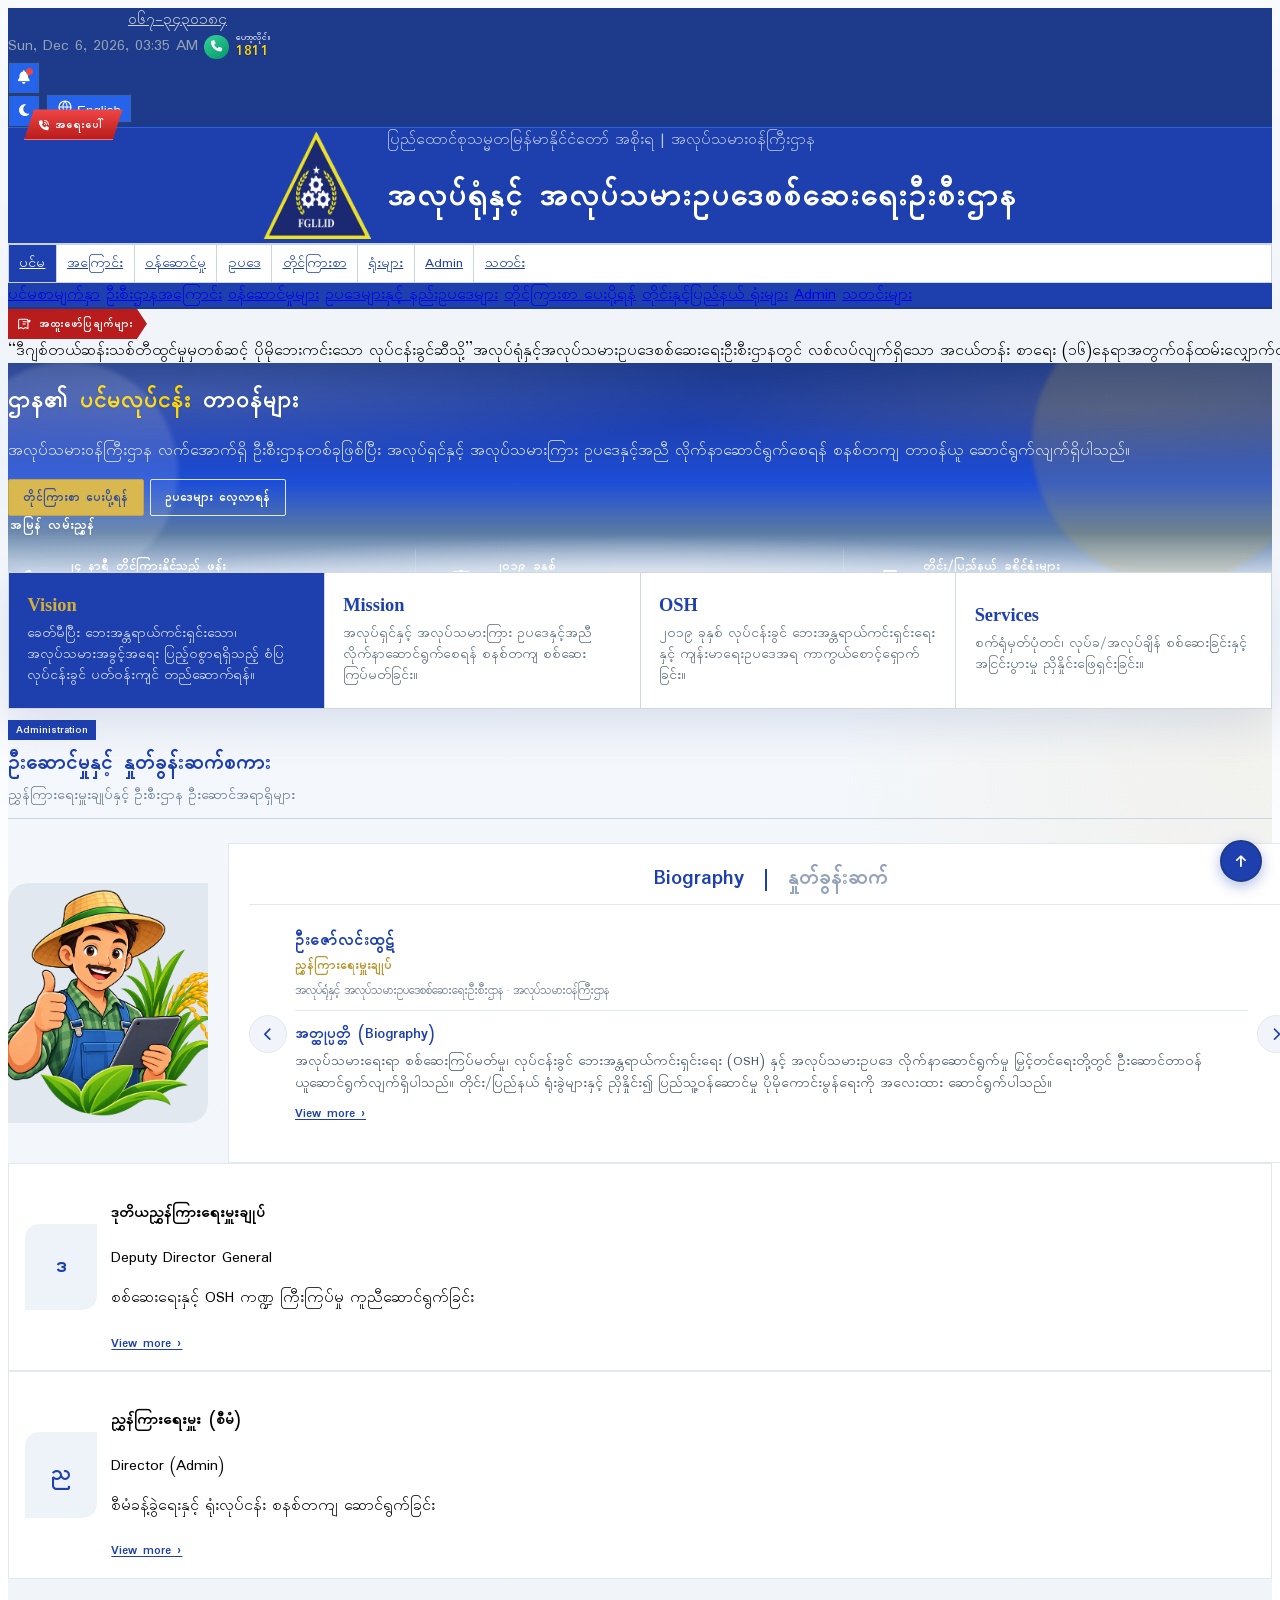
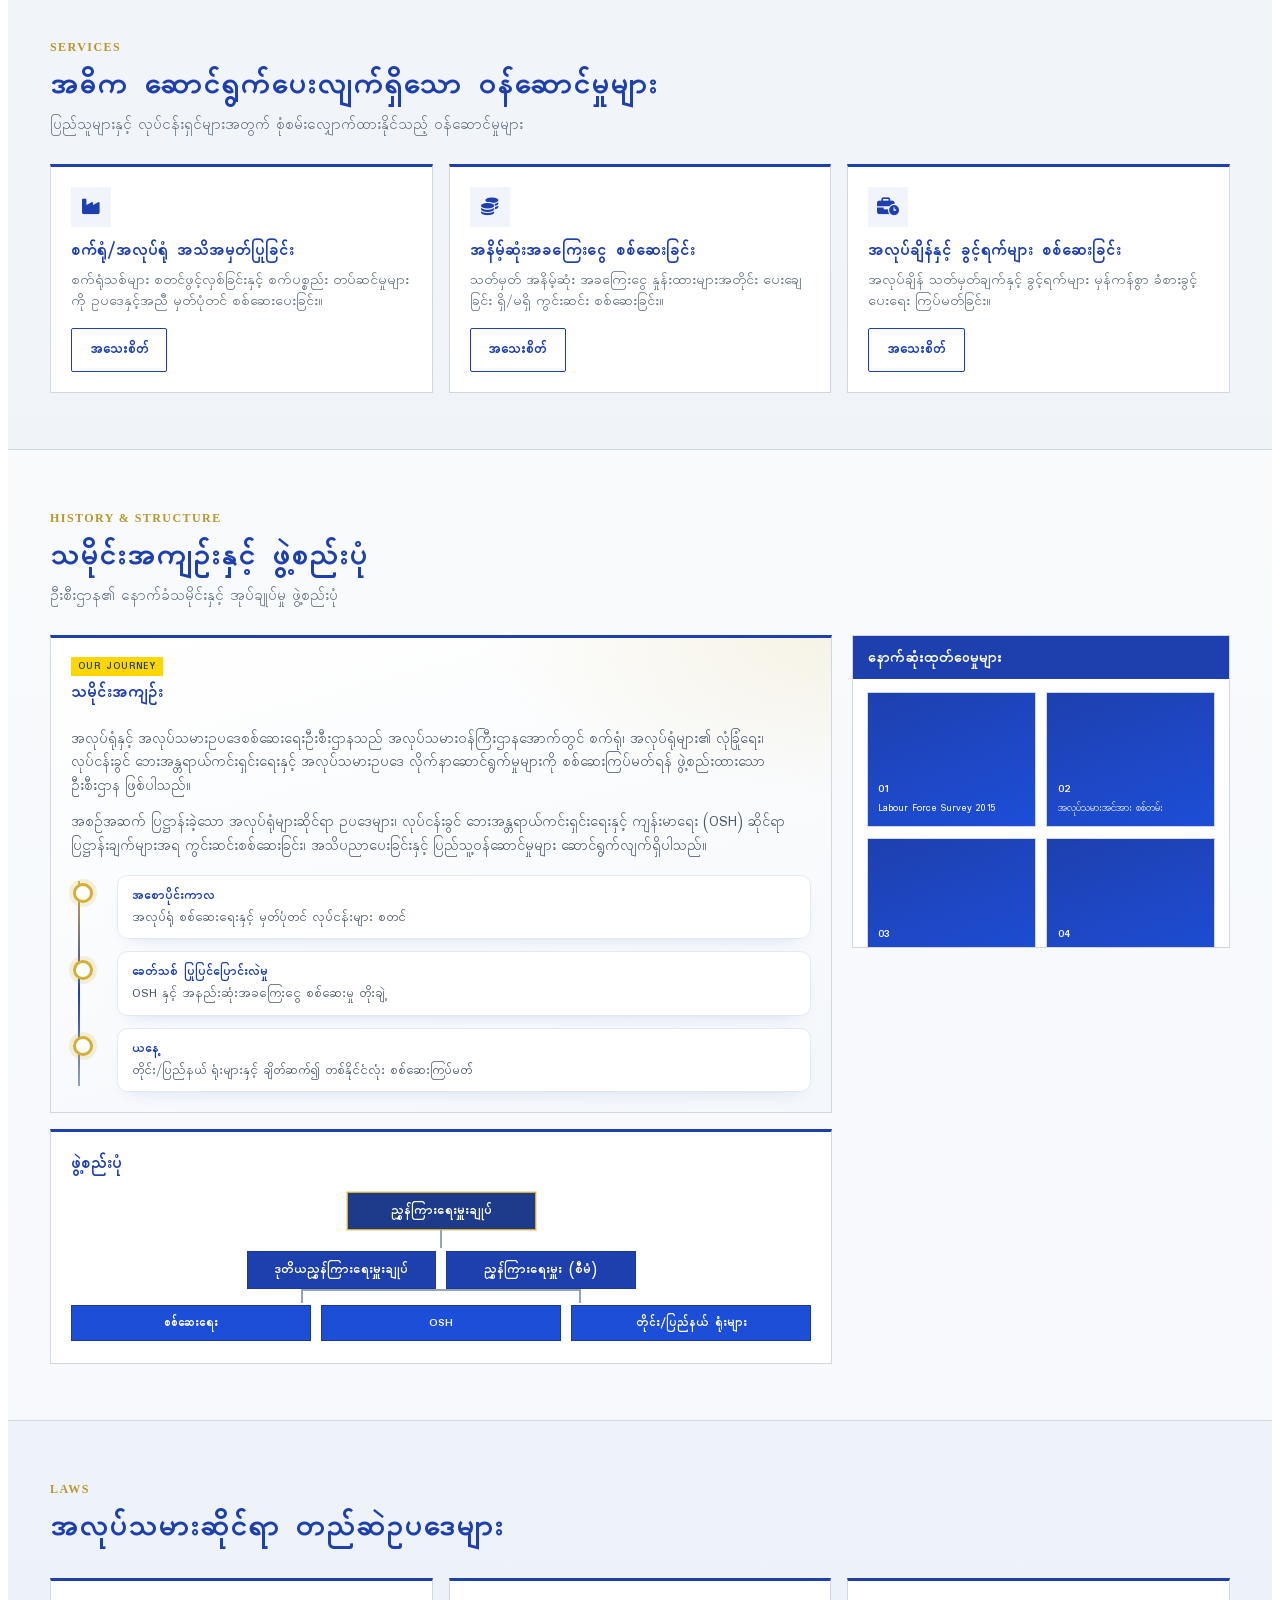
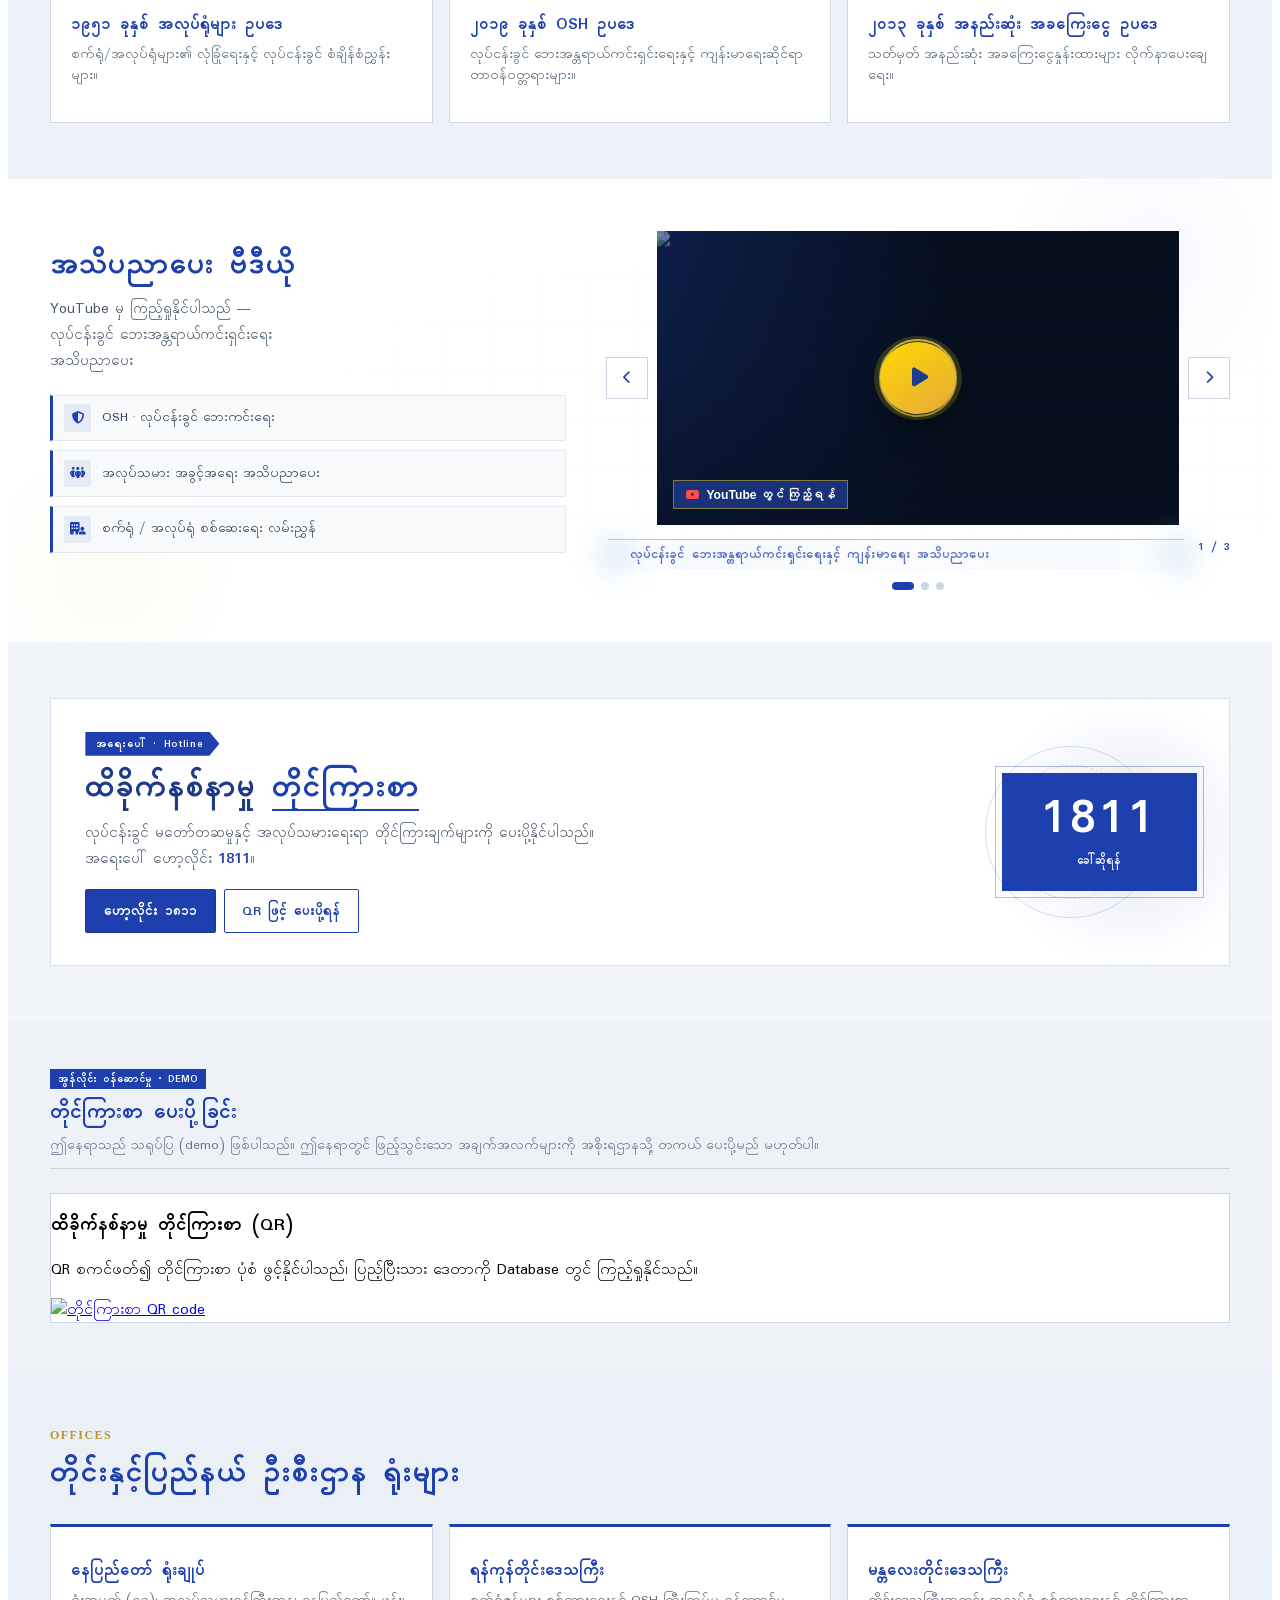
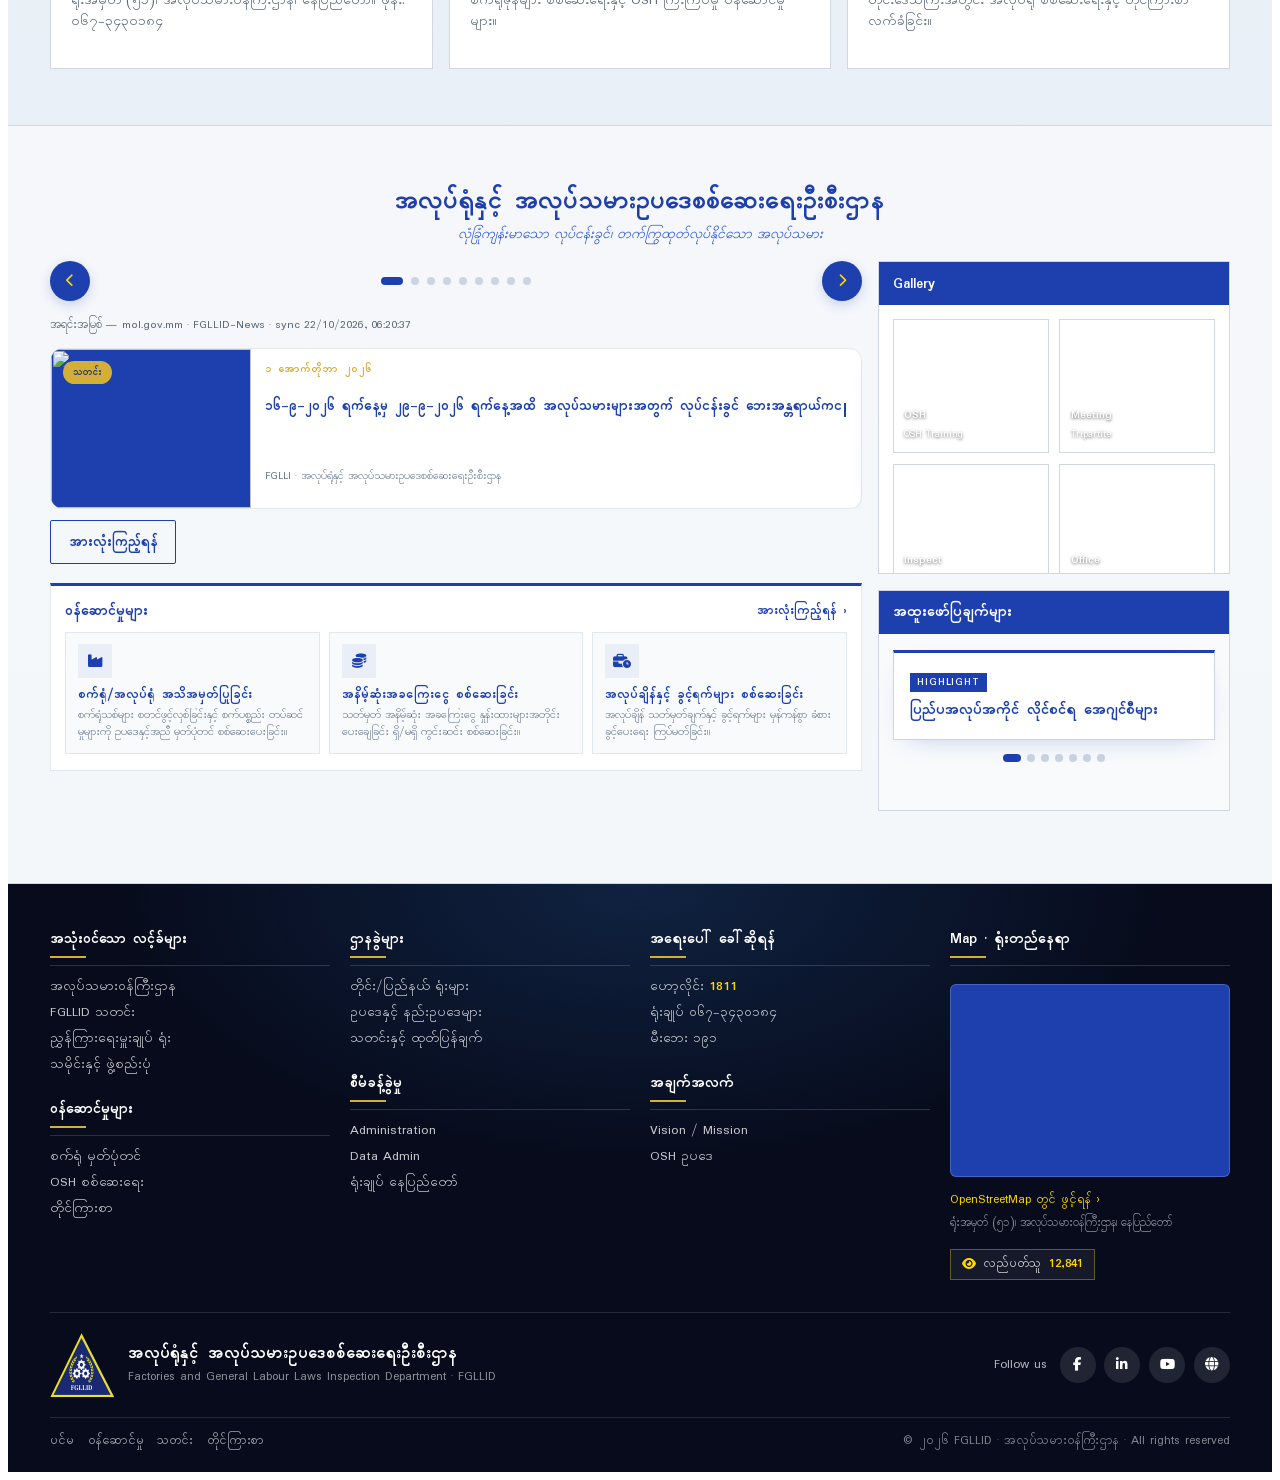
==== index.html @ 1c31847c "a" ====
<!DOCTYPE html>
<html lang="my" class="scroll-smooth">
  <head>
    <meta charset="UTF-8" />
    <meta name="viewport" content="width=device-width, initial-scale=1.0" />
    <meta
      name="description"
      content="အလုပ်ရုံနှင့်အလုပ်သမားဥပဒေစစ်ဆေးရေးဦးစီးဌာန — အလုပ်သမားဝန်ကြီးဌာန"
    />
    <title>အလုပ်ရုံနှင့် အလုပ်သမားဥပဒေစစ်ဆေးရေးဦးစီးဌာန | FGLLID</title>
    <link rel="icon" href="assets/logo.ico" type="image/x-icon" />

    <link rel="preconnect" href="https://fonts.googleapis.com" />
    <link rel="preconnect" href="https://fonts.gstatic.com" crossorigin />
    <link
      href="https://fonts.googleapis.com/css2?family=Inter:wght@300;400;500;600;700&family=Padauk:wght@400;700&family=Noto+Sans+Myanmar:wght@300;400;500;600;700&display=swap"
      rel="stylesheet"
    />
    <link
      rel="stylesheet"
      href="https://cdnjs.cloudflare.com/ajax/libs/font-awesome/6.4.0/css/all.min.css"
    />

    <script src="https://cdn.tailwindcss.com"></script>
    <script>
      tailwind.config = {
        theme: {
          extend: {
            colors: {
              navy: { 800: "#2563EB", 900: "#1E40AF", 950: "#1E3A8A" },
              gold: { 400: "#FFD700", 500: "#E5A93C", 600: "#D4AF37" },
              safety: { 600: "#2D6A4F", 700: "#1B4D3E" },
            },
            fontFamily: {
              mm: ["Padauk", "Noto Sans Myanmar", "sans-serif"],
              en: ["Inter", "sans-serif"],
            },
          },
        },
      };
    </script>
    <link rel="stylesheet" href="styles.css" />
  </head>
  <body class="text-slate-800 antialiased flex flex-col min-h-screen">
    <!-- Top Emergency Header -->
    <div class="top-utility bg-navy-950 text-white text-xs sm:text-sm py-2 px-4 border-b border-navy-800">
      <div class="max-w-7xl mx-auto topbar-row flex flex-nowrap justify-between items-center gap-2 relative">
        <div class="topbar-cluster flex items-center flex-nowrap gap-x-2 gap-y-1 min-w-0">
          <a
            href="tel:0673430184"
            class="topbar-phone shrink-0 text-[11px] sm:text-sm"
            >၀၆၇-၃၄၃၀၁၈၄</a
          >
        </div>
        <div class="topbar-actions flex items-center gap-1.5 sm:gap-2.5 shrink-0 ml-auto">
          <span id="live-time" class="topbar-time text-xs hidden md:inline"></span>

          <a href="tel:1811" class="hotline-card shrink-0" aria-label="ဟော့လိုင်း ၁၈၁၁">
            <span class="hotline-card-glow" aria-hidden="true"></span>
            <span class="hotline-card-ico" aria-hidden="true">
              <i class="fa-solid fa-phone"></i>
            </span>
            <span class="hotline-card-meta">
              <span class="hotline-card-label" data-i18n="top.hotline">ဟော့လိုင်း</span>
              <span class="hotline-card-num">1811</span>
            </span>
          </a>

          <div class="topbar-noti-wrap">
            <button
              type="button"
              id="noti-btn"
              class="topbar-icon-btn"
              aria-label="အသိပေးချက်များ"
              aria-expanded="false"
              aria-controls="noti-panel"
              data-i18n-aria="noti.aria"
            >
              <i class="fa-solid fa-bell" aria-hidden="true"></i>
              <span class="topbar-noti-dot" id="noti-dot" aria-hidden="true"></span>
            </button>
            <div class="noti-panel" id="noti-panel" hidden role="dialog" aria-labelledby="noti-title">
              <div class="noti-panel-glow" aria-hidden="true"></div>
              <div class="noti-panel-head">
                <h3 id="noti-title" data-i18n="noti.title">အသိပေးချက်များ</h3>
                <button type="button" class="noti-mark" id="noti-mark" data-i18n="noti.markRead">ဖတ်ပြီး</button>
              </div>
              <ul class="noti-list" id="noti-list">
                <li class="noti-item is-unread" data-noti="1">
                  <span class="noti-ico" aria-hidden="true"><i class="fa-solid fa-bullhorn"></i></span>
                  <div>
                    <strong data-i18n="noti.1.title">ဟော့လိုင်း ၁၈၁၁</strong>
                    <p data-i18n="noti.1.body">အလုပ်သမားရေးရာ တိုင်ကြားမှုများကို ၂၄ နာရီ လက်ခံပါသည်။</p>
                    <time data-i18n="noti.1.time">ယနေ့</time>
                  </div>
                </li>
                <li class="noti-item is-unread" data-noti="2">
                  <span class="noti-ico" aria-hidden="true"><i class="fa-solid fa-scale-balanced"></i></span>
                  <div>
                    <strong data-i18n="noti.2.title">OSH အသိပညာပေး</strong>
                    <p data-i18n="noti.2.body">လုပ်ငန်းခွင် ဘေးကင်းရေး ဗီဒီယိုအသစ်များကို ကြည့်ရှုနိုင်ပါသည်။</p>
                    <time data-i18n="noti.2.time">၂ ရက်ကြာ</time>
                  </div>
                </li>
                <li class="noti-item" data-noti="3">
                  <span class="noti-ico" aria-hidden="true"><i class="fa-solid fa-newspaper"></i></span>
                  <div>
                    <strong data-i18n="noti.3.title">သတင်း ထုတ်ပြန်ချက်</strong>
                    <p data-i18n="noti.3.body">FGLLID တရားဝင် သတင်းများကို အောက်တွင် ဖတ်ရှုနိုင်ပါသည်။</p>
                    <time data-i18n="noti.3.time">၅ ရက်ကြာ</time>
                  </div>
                </li>
              </ul>
              <a class="noti-footer" href="#news" data-i18n="noti.viewAll">သတင်းအားလုံးကြည့်ရန် ›</a>
            </div>
          </div>

          <button
            type="button"
            id="theme-btn"
            class="topbar-icon-btn"
            aria-label="အမှောင်မုဒ်"
            data-i18n-aria="theme.aria"
          >
            <i class="fa-solid fa-moon" id="theme-icon" aria-hidden="true"></i>
          </button>

          <button
            type="button"
            id="lang-btn"
            class="flex items-center space-x-1"
            aria-label="ဘာသာစကား ပြောင်းရန်"
            data-i18n-aria="lang.aria"
          >
            <svg
              viewBox="0 0 24 24"
              width="16"
              height="16"
              fill="none"
              stroke="currentColor"
              stroke-width="1.8"
              aria-hidden="true"
            >
              <circle cx="12" cy="12" r="9" />
              <path d="M3 12h18M12 3a15 15 0 0 1 0 18M12 3a15 15 0 0 0 0 18" />
            </svg>
            <span id="lang-btn-text" class="text-xs font-semibold" data-i18n="lang.switchTo">English</span>
          </button>
        </div>
      </div>
    </div>

    <!-- Logo bar + nav under it -->
    <header class="sticky top-0 z-40 site-header-wrap">
      <!-- Trapezium emergency badge — on logo bar -->
      <span class="badge-emergency-trap" aria-label="အရေးပေါ်" data-i18n-aria="badge.emergency">
        <i class="fa-solid fa-phone-volume" aria-hidden="true"></i>
        <span data-i18n="badge.emergency">အရေးပေါ်</span>
      </span>

      <div class="header-brand-bar max-w-7xl mx-auto px-3 sm:px-4 py-2.5 sm:py-3">
        <div class="header-brand-center">
          <img
            class="site-logo"
            src="assets/logo.ico"
            alt="FGLLID Logo"
            width="108"
            height="108"
          />
          <div class="brand-title-wrap min-w-0">
            <div class="brand-eyebrow text-[10px] sm:text-xs lg:text-sm font-semibold uppercase tracking-wider leading-tight">
              <span class="hidden md:inline" data-i18n="brand.gov">ပြည်ထောင်စုသမ္မတမြန်မာနိုင်ငံတော် အစိုးရ | </span
              ><span data-i18n="brand.ministry">အလုပ်သမားဝန်ကြီးဌာန</span>
            </div>
            <h1 class="brand-title text-sm sm:text-lg lg:text-2xl font-bold leading-snug" data-i18n="brand.dept">
              အလုပ်ရုံနှင့် အလုပ်သမားဥပဒေစစ်ဆေးရေးဦးစီးဌာန
            </h1>
          </div>
        </div>
        <button
          type="button"
          id="menu-toggle"
          class="lg:hidden header-menu-btn p-2 focus:outline-none"
          aria-expanded="false"
          aria-label="မီနူး ဖွင့်/ပိတ်"
          data-i18n-aria="menu.toggle"
        >
          <i class="fa-solid fa-bars text-2xl"></i>
        </button>
      </div>

      <div class="nav-under-logo max-w-7xl mx-auto px-3 sm:px-4 pb-2.5 hidden lg:block">
        <nav class="primary-nav-boxed font-medium" aria-label="Primary">
          <a href="#home" class="active" data-i18n="nav.home">ပင်မ</a>
          <a href="#about" data-i18n="nav.about">အကြောင်း</a>
          <a href="#services" data-i18n="nav.services">ဝန်ဆောင်မှု</a>
          <a href="#laws" data-i18n="nav.laws">ဥပဒေ</a>
          <a href="#complaints" data-i18n="nav.complaints">တိုင်ကြားစာ</a>
          <a href="#offices" data-i18n="nav.offices">ရုံးများ</a>
          <a href="#admin" data-i18n="nav.admin">Admin</a>
          <a href="#news" data-i18n="nav.news">သတင်း</a>
        </nav>
      </div>

      <div
        id="mobile-nav"
        class="hidden lg:hidden bg-navy-900 text-white px-4 pt-2 pb-4 space-y-0 border-t border-navy-800"
      >
        <a href="#home" class="block px-3 py-2 border-b border-navy-800 hover:bg-navy-800" data-i18n="nav.m.home"
          >ပင်မစာမျက်နှာ</a
        >
        <a href="#about" class="block px-3 py-2 border-b border-navy-800 hover:bg-navy-800" data-i18n="nav.m.about"
          >ဦးစီးဌာနအကြောင်း</a
        >
        <a href="#services" class="block px-3 py-2 border-b border-navy-800 hover:bg-navy-800" data-i18n="nav.m.services"
          >ဝန်ဆောင်မှုများ</a
        >
        <a href="#laws" class="block px-3 py-2 border-b border-navy-800 hover:bg-navy-800" data-i18n="nav.m.laws"
          >ဥပဒေများနှင့် နည်းဥပဒေများ</a
        >
        <a href="#complaints" class="block px-3 py-2 border-b border-navy-800 hover:bg-navy-800" data-i18n="nav.m.complaints"
          >တိုင်ကြားစာ ပေးပို့ရန်</a
        >
        <a href="#offices" class="block px-3 py-2 border-b border-navy-800 hover:bg-navy-800" data-i18n="nav.m.offices"
          >တိုင်းနှင့်ပြည်နယ် ရုံးများ</a
        >
        <a href="#admin" class="block px-3 py-2 border-b border-navy-800 hover:bg-navy-800" data-i18n="nav.admin">Admin</a>
        <a href="#news" class="block px-3 py-2 hover:bg-navy-800" data-i18n="nav.m.news">သတင်းများ</a>
      </div>
    </header>

    <main class="flex-grow">
      <!-- Official announcements ticker -->
      <div class="bg-white border-b border-slate-300">
        <div class="max-w-7xl mx-auto px-3 sm:px-4 py-2 flex gap-3 items-center">
          <span class="shrink-0" id="ticker-label">
            <svg
              viewBox="0 0 24 24"
              width="14"
              height="14"
              fill="none"
              stroke="currentColor"
              stroke-width="1.8"
              stroke-linejoin="round"
              aria-hidden="true"
            >
              <path d="M4 4h11a2 2 0 0 1 2 2v14l-4-2-4 2-4-2-4 2V6a2 2 0 0 1 2-2z" />
              <path d="M8 8h7M8 12h5" />
              <circle cx="19" cy="7" r="2.5" fill="currentColor" stroke="none" />
            </svg>
            <span data-i18n="ticker.label">အထူးဖော်ပြချက်များ</span>
          </span>
          <div id="official-ticker-wrap" class="overflow-hidden flex-1 min-w-0">
            <div
              id="official-ticker"
              class="text-sm text-navy-900 whitespace-nowrap"
              aria-live="polite"
            >
              <span class="mx-5" data-i18n="ticker.loading">တရားဝင် သတင်းများ တင်နေပါသည်…</span>
            </div>
          </div>
        </div>
      </div>

      <!-- HERO — lb_w classic soft navy -->
      <section id="home" class="relative home-navy-white py-10 sm:py-14 lg:py-20">
        <div class="max-w-7xl mx-auto px-3 sm:px-4 relative z-10">
          <div class="grid grid-cols-1 lg:grid-cols-12 gap-8 items-start">
            <div class="lg:col-span-12 space-y-5 text-left">
              <div class="max-w-3xl">
                <h2
                  class="home-soft-title home-anim home-anim-d1 text-2xl sm:text-3xl lg:text-4xl font-bold leading-snug"
                  data-i18n-html="home.title"
                >
                  ဌာန၏ <span class="accent">ပင်မလုပ်ငန်း</span> တာဝန်များ
                </h2>
                <p
                  class="home-soft-copy home-anim home-anim-d2 text-sm sm:text-base max-w-2xl leading-relaxed mt-4"
                  data-i18n="home.copy"
                >
                  အလုပ်သမားဝန်ကြီးဌာန လက်အောက်ရှိ ဦးစီးဌာနတစ်ခုဖြစ်ပြီး အလုပ်ရှင်နှင့် အလုပ်သမားကြား
                  ဥပဒေနှင့်အညီ လိုက်နာဆောင်ရွက်စေရန် စနစ်တကျ တာဝန်ယူ ဆောင်ရွက်လျက်ရှိပါသည်။
                </p>
                <div class="home-cta home-anim home-anim-d3 flex flex-wrap gap-2 pt-4">
                  <a href="#complaints" class="classic-btn classic-btn-gold" data-i18n="home.cta.complaint">တိုင်ကြားစာ ပေးပို့ရန်</a>
                  <a href="#laws" class="classic-btn home-soft-outline" data-i18n="home.cta.laws">ဥပဒေများ လေ့လာရန်</a>
                </div>
              </div>

              <!-- Quick links — horizontal row under CTAs -->
              <div class="home-directory home-directory-row home-anim home-anim-d4 mt-2">
                <div class="dir-head" data-i18n="home.dir.head">အမြန် လမ်းညွှန်</div>
                <div class="dir-row">
                  <a href="tel:1811">
                    <span class="dir-ico"><i class="fa-solid fa-phone"></i></span>
                    <span class="dir-text">
                      <div class="dir-meta" data-i18n="home.dir.hotline.meta">၂၄ နာရီ တိုင်ကြားနိုင်သည့် ဖုန်း</div>
                      <div class="dir-title" data-i18n="home.dir.hotline.title">ဟော့လိုင်း ၁၈၁၁</div>
                    </span>
                  </a>
                  <a href="#laws">
                    <span class="dir-ico"><i class="fa-solid fa-scale-balanced"></i></span>
                    <span class="dir-text">
                      <div class="dir-meta" data-i18n="home.dir.law.meta">၂၀၁၉ ခုနှစ်</div>
                      <div class="dir-title" data-i18n="home.dir.law.title">လုပ်ငန်းခွင် ဥပဒေ</div>
                    </span>
                  </a>
                  <a href="#offices">
                    <span class="dir-ico"><i class="fa-solid fa-building"></i></span>
                    <span class="dir-text">
                      <div class="dir-meta" data-i18n="home.dir.office.meta">တိုင်း/ပြည်နယ် ခရိုင်ရုံးများ</div>
                      <div class="dir-title" data-i18n="home.dir.office.title">ရုံးခွဲ ၁၅ ခုနှင့် ဆက်သွယ်ရန်</div>
                    </span>
                  </a>
                </div>
              </div>
            </div>
          </div>

        </div>
      </section>

      <!-- ===== LOWER UI (previous design) ===== -->
      <div class="lower-ui">
        <!-- Vision / Mission panels (NSTU-style) -->
        <div class="max-w-7xl mx-auto px-3 sm:px-4 intro-wrap" id="about">
          <div class="intro-grid" role="tablist" aria-label="ဌာန မီးမောင်းထိုးပြချက်များ">
            <button type="button" class="intro-panel active" role="tab" aria-selected="true">
              <h3>Vision</h3>
              <p data-i18n="intro.vision">
                ခေတ်မီပြီး ဘေးအန္တရာယ်ကင်းရှင်းသော၊ အလုပ်သမားအခွင့်အရေး ပြည့်ဝစွာရရှိသည့်
                စံပြလုပ်ငန်းခွင် ပတ်ဝန်းကျင် တည်ဆောက်ရန်။
              </p>
            </button>
            <button type="button" class="intro-panel" role="tab" aria-selected="false">
              <h3>Mission</h3>
              <p data-i18n="intro.mission">
                အလုပ်ရှင်နှင့် အလုပ်သမားကြား ဥပဒေနှင့်အညီ လိုက်နာဆောင်ရွက်စေရန် စနစ်တကျ
                စစ်ဆေးကြပ်မတ်ခြင်း။
              </p>
            </button>
            <button type="button" class="intro-panel" role="tab" aria-selected="false">
              <h3>OSH</h3>
              <p data-i18n="intro.osh">
                ၂၀၁၉ ခုနှစ် လုပ်ငန်းခွင် ဘေးအန္တရာယ်ကင်းရှင်းရေးနှင့် ကျန်းမာရေးဥပဒေအရ
                ကာကွယ်စောင့်ရှောက်ခြင်း။
              </p>
            </button>
            <button type="button" class="intro-panel" role="tab" aria-selected="false">
              <h3>Services</h3>
              <p data-i18n="intro.services">
                စက်ရုံမှတ်ပုံတင်၊ လုပ်ခ/အလုပ်ချိန် စစ်ဆေးခြင်းနှင့် အငြင်းပွားမှု ညှိနှိုင်းဖြေရှင်းခြင်း။
              </p>
            </button>
          </div>
        </div>

        <!-- Administration — lb_w classic panels -->
        <section class="py-12 sm:py-14 max-w-7xl mx-auto px-4" id="admin">
          <div class="classic-section-head">
            <span class="classic-label">Administration</span>
            <h2 data-i18n="admin.head">ဦးဆောင်မှုနှင့် နှုတ်ခွန်းဆက်စကား</h2>
            <p data-i18n="admin.sub">ညွှန်ကြားရေးမှူးချုပ်နှင့် ဦးစီးဌာန ဦးဆောင်အရာရှိများ</p>
          </div>

          <div class="admin-top-grid mb-4">
            <!-- DG portrait — one frame only -->
            <div class="admin-photo-panel">
              <div class="dg-frame">
                <img src="assets/dg.png" alt="ဦးဇော်လင်းထွဋ် — ညွှန်ကြားရေးမှူးချုပ်" />
              </div>
            </div>

            <!-- Biography — wider column -->
            <div class="admin-right">
              <div class="bio-tabs" role="tablist" aria-label="DG message tabs" data-active="0">
                <button type="button" class="bio-tab is-active" data-bio="bio" role="tab" aria-selected="true" data-i18n="admin.tab.bio">
                  Biography
                </button>
                <span class="bio-tabs-rule" aria-hidden="true"></span>
                <button type="button" class="bio-tab" data-bio="greet" role="tab" aria-selected="false" data-i18n="admin.tab.greet">
                  နှုတ်ခွန်းဆက်
                </button>
              </div>

              <div class="bio-pager">
                <button type="button" class="bio-nav bio-prev" id="bioPrev" aria-label="Previous">
                  <i class="fa-solid fa-chevron-left"></i>
                </button>
                <div class="bio-viewport">
                  <div class="bio-track" id="bio-track">
                    <article class="bio-slide is-active" data-bio="bio">
                      <div class="dg-caption">
                        <h4 data-i18n="admin.dg.name">ဦးဇော်လင်းထွဋ်</h4>
                        <p class="dg-caption-role" data-i18n="admin.dg.role">ညွှန်ကြားရေးမှူးချုပ်</p>
                        <p class="dg-caption-org" data-i18n="admin.dg.org">
                          အလုပ်ရုံနှင့် အလုပ်သမားဥပဒေစစ်ဆေးရေးဦးစီးဌာန · အလုပ်သမားဝန်ကြီးဌာန
                        </p>
                      </div>
                      <h4 class="bio-slide-title" data-i18n="admin.bio.title">အတ္ထုပ္ပတ္တိ (Biography)</h4>
                      <p class="bio-slide-text bio-clamp" data-i18n="admin.bio.text">
                        အလုပ်သမားရေးရာ စစ်ဆေးကြပ်မတ်မှု၊ လုပ်ငန်းခွင် ဘေးအန္တရာယ်ကင်းရှင်းရေး (OSH)
                        နှင့် အလုပ်သမားဥပဒေ လိုက်နာဆောင်ရွက်မှု မြှင့်တင်ရေးတို့တွင် ဦးဆောင်တာဝန်
                        ယူဆောင်ရွက်လျက်ရှိပါသည်။ တိုင်း/ပြည်နယ် ရုံးခွဲများနှင့် ညှိနှိုင်း၍
                        ပြည်သူ့ဝန်ဆောင်မှု ပိုမိုကောင်းမွန်ရေးကို အလေးထား ဆောင်ရွက်ပါသည်။
                      </p>
                      <button
                        type="button"
                        class="admin-view-more" data-i18n="admin.viewMore"
                        data-more-title="ဦးဇော်လင်းထွဋ် · Biography" data-more-title-en="U Zaw Lin Htut · Biography"
                        data-more-body="ဦးဇော်လင်းထွဋ်သည် အလုပ်ရုံနှင့် အလုပ်သမားဥပဒေစစ်ဆေးရေးဦးစီးဌာန၏ ညွှန်ကြားရေးမှူးချုပ်အဖြစ် တာဝန်ထမ်းဆောင်လျက်ရှိပါသည်။ အလုပ်သမားရေးရာ စစ်ဆေးကြပ်မတ်မှု၊ လုပ်ငန်းခွင် ဘေးအန္တရာယ်ကင်းရှင်းရေး (OSH) နှင့် အလုပ်သမားဥပဒေ လိုက်နာဆောင်ရွက်မှု မြှင့်တင်ရေးတို့တွင် ဦးဆောင်တာဝန် ယူဆောင်ရွက်လျက်ရှိပါသည်။ တိုင်း/ပြည်နယ် ရုံးခွဲများနှင့် ညှိနှိုင်း၍ ပြည်သူ့ဝန်ဆောင်မှု ပိုမိုကောင်းမွန်ရေး၊ စက်ရုံ/အလုပ်ရုံများတွင် ဘေးကင်းလုံခြုံသော လုပ်ငန်းခွင် ပတ်ဝန်းကျင် တည်ဆောက်ရေးကို အလေးထား ဆောင်ရွက်ပါသည်။" data-more-body-en="U Zaw Lin Htut serves as Director General of FGLLID. He leads labour inspection, OSH, and labour-law compliance, working with State/Region offices to improve public service and safe workplaces."
                      >
                        View more ›
                      </button>
                    </article>
                    <article class="bio-slide" data-bio="greet">
                      <h4 class="bio-slide-title" data-i18n="admin.greet.title">ညွှန်ကြားရေးမှူးချုပ်၏ နှုတ်ခွန်းဆက်</h4>
                      <p class="dg-caption-role" style="margin-bottom: 0.65rem" data-i18n="admin.greet.org">အလုပ်ရုံနှင့် အလုပ်သမားဥပဒေစစ်ဆေးရေးဦးစီးဌာန</p>
                      <p class="bio-slide-text bio-clamp" data-i18n="admin.greet.text">
                        ကျနော်တို့ ဦးစီးဌာနအနေဖြင့် စက်ရုံ၊ အလုပ်ရုံများတွင် အလုပ်သမားများ
                        ဘေးကင်းလုံခြုံစွာ လုပ်ကိုင်နိုင်ရေးအတွက် ဥပဒေနှင့်အညီ တန်းတူညီမျှ
                        စစ်ဆေးကြပ်မတ် လျက်ရှိပါသည်။ အလုပ်ရှင်နှင့် အလုပ်သမား အပြန်အလှန်
                        လေးစားယုံကြည်မှုရှိသော လုပ်ငန်းခွင် ပတ်ဝန်းကျင် တည်ဆောက်ရေးကို
                        ဦးတည်ဆောင်ရွက်ပါသည်။
                      </p>
                      <button
                        type="button"
                        class="admin-view-more" data-i18n="admin.viewMore"
                        data-more-title="ညွှန်ကြားရေးမှူးချုပ်၏ နှုတ်ခွန်းဆက်" data-more-title-en="Message from the Director General"
                        data-more-body="ကျနော်တို့ ဦးစီးဌာနအနေဖြင့် စက်ရုံ၊ အလုပ်ရုံများတွင် အလုပ်သမားများ ဘေးကင်းလုံခြုံစွာ လုပ်ကိုင်နိုင်ရေးအတွက် ဥပဒေနှင့်အညီ တန်းတူညီမျှ စစ်ဆေးကြပ်မတ် လျက်ရှိပါသည်။ အလုပ်ရှင်နှင့် အလုပ်သမား အပြန်အလှန် လေးစားယုံကြည်မှုရှိသော လုပ်ငန်းခွင် ပတ်ဝန်းကျင် တည်ဆောက်ရေးကို ဦးတည်ဆောင်ရွက်ပါသည်။ အလုပ်သမားအခွင့်အရေး ကာကွယ်ရေးနှင့် ဥပဒေလိုက်နာမှု မြှင့်တင်ရေးသည် ကျနော်တို့၏ အဓိက ရည်မှန်းချက် ဖြစ်ပါသည်။" data-more-body-en="Our department inspects factories so workers can work safely under the law. We aim for workplaces built on mutual respect, protecting workers' rights and promoting legal compliance."
                      >
                        View more ›
                      </button>
                    </article>
                  </div>
                </div>
                <button type="button" class="bio-nav bio-next" id="bioNext" aria-label="Next">
                  <i class="fa-solid fa-chevron-right"></i>
                </button>
              </div>
            </div>
          </div>

          <!-- Deputies: square, light border -->
          <div class="grid grid-cols-1 sm:grid-cols-2 gap-4">
            <div class="deputy-row-card">
              <div class="deputy-photo-frame" aria-hidden="true">
                <span class="deputy-initials">ဒ</span>
              </div>
              <div class="deputy-text">
                <h4 class="font-bold text-navy-900 text-sm mb-1" data-i18n="deputy1.title">ဒုတိယညွှန်ကြားရေးမှူးချုပ်</h4>
                <p class="text-xs text-slate-600">Deputy Director General</p>
                <p class="text-[11px] text-slate-500 mt-1.5 leading-relaxed" data-i18n="deputy1.desc">
                  စစ်ဆေးရေးနှင့် OSH ကဏ္ဍ ကြီးကြပ်မှု ကူညီဆောင်ရွက်ခြင်း
                </p>
                <button
                  type="button"
                  class="admin-view-more" data-i18n="admin.viewMore"
                  data-more-title="ဒုတိယညွှန်ကြားရေးမှူးချုပ်" data-more-title-en="Deputy Director General"
                  data-more-body="ဒုတိယညွှန်ကြားရေးမှူးချုပ်သည် စစ်ဆေးရေးနှင့် OSH ကဏ္ဍ ကြီးကြပ်မှုတွင် ကူညီဆောင်ရွက်ပါသည်။ တိုင်း/ပြည်နယ် ရုံးများနှင့် ညှိနှိုင်း၍ စက်ရုံ စစ်ဆေးရေး၊ လုပ်ငန်းခွင် ဘေးအန္တရာယ်ကင်းရှင်းရေး စံချိန်စံညွှန်းများ လိုက်နာမှု မြှင့်တင်ရေးတို့ကို ပံ့ပိုးဆောင်ရွက်ပါသည်။" data-more-body-en="The Deputy Director General supports oversight of inspection and OSH, coordinating with State/Region offices on factory inspection and workplace safety standards."
                >
                  View more ›
                </button>
              </div>
            </div>
            <div class="deputy-row-card">
              <div class="deputy-photo-frame" aria-hidden="true">
                <span class="deputy-initials">ည</span>
              </div>
              <div class="deputy-text">
                <h4 class="font-bold text-navy-900 text-sm mb-1" data-i18n="deputy2.title">ညွှန်ကြားရေးမှူး (စီမံ)</h4>
                <p class="text-xs text-slate-600">Director (Admin)</p>
                <p class="text-[11px] text-slate-500 mt-1.5 leading-relaxed" data-i18n="deputy2.desc">
                  စီမံခန့်ခွဲရေးနှင့် ရုံးလုပ်ငန်း စနစ်တကျ ဆောင်ရွက်ခြင်း
                </p>
                <button
                  type="button"
                  class="admin-view-more" data-i18n="admin.viewMore"
                  data-more-title="ညွှန်ကြားရေးမှူး (စီမံ)" data-more-title-en="Director (Admin)"
                  data-more-body="ညွှန်ကြားရေးမှူး (စီမံ) သည် စီမံခန့်ခွဲရေးနှင့် ရုံးလုပ်ငန်းများကို စနစ်တကျ ဆောင်ရွက်ပါသည်။ ဝန်ထမ်းရေးရာ၊ ရုံးစနစ်၊ မှတ်တမ်းထိန်းသိမ်းမှုနှင့် အတွင်းရေးရာ ညှိနှိုင်းဆောင်ရွက်မှုများတွင် တာဝန်ယူပါသည်။" data-more-body-en="The Director (Admin) manages administration and office operations, including HR, office systems, records, and internal coordination."
                >
                  View more ›
                </button>
              </div>
            </div>
          </div>
        </section>

        <!-- Services -->
        <section class="lu-section" id="services">
          <div class="lu-container">
            <div class="lu-head">
              <span class="lu-eyebrow">Services</span>
              <h2 data-i18n="svc.head">အဓိက ဆောင်ရွက်ပေးလျက်ရှိသော ဝန်ဆောင်မှုများ</h2>
              <p data-i18n="svc.sub">ပြည်သူများနှင့် လုပ်ငန်းရှင်များအတွက် စုံစမ်းလျှောက်ထားနိုင်သည့် ဝန်ဆောင်မှုများ</p>
            </div>
            <div class="lu-cards-3">
              <article class="lu-card">
                <div class="lu-ico"><i class="fa-solid fa-industry"></i></div>
                <h3 data-i18n="svc1.title">စက်ရုံ/အလုပ်ရုံ အသိအမှတ်ပြုခြင်း</h3>
                <p data-i18n="svc1.desc">စက်ရုံသစ်များ စတင်ဖွင့်လှစ်ခြင်းနှင့် စက်ပစ္စည်း တပ်ဆင်မှုများကို ဥပဒေနှင့်အညီ မှတ်ပုံတင် စစ်ဆေးပေးခြင်း။</p>
                <a class="lu-btn lu-btn-outline" href="#services" data-i18n="svc.detail">အသေးစိတ်</a>
              </article>
              <article class="lu-card">
                <div class="lu-ico"><i class="fa-solid fa-coins"></i></div>
                <h3 data-i18n="svc2.title">အနိမ့်ဆုံးအခကြေးငွေ စစ်ဆေးခြင်း</h3>
                <p data-i18n="svc2.desc">သတ်မှတ် အနိမ့်ဆုံး အခကြေးငွေ နှုန်းထားများအတိုင်း ပေးချေခြင်း ရှိ/မရှိ ကွင်းဆင်း စစ်ဆေးခြင်း။</p>
                <a class="lu-btn lu-btn-outline" href="#services" data-i18n="svc.detail">အသေးစိတ်</a>
              </article>
              <article class="lu-card">
                <div class="lu-ico"><i class="fa-solid fa-business-time"></i></div>
                <h3 data-i18n="svc3.title">အလုပ်ချိန်နှင့် ခွင့်ရက်များ စစ်ဆေးခြင်း</h3>
                <p data-i18n="svc3.desc">အလုပ်ချိန် သတ်မှတ်ချက်နှင့် ခွင့်ရက်များ မှန်ကန်စွာ ခံစားခွင့်ပေးရေး ကြပ်မတ်ခြင်း။</p>
                <a class="lu-btn lu-btn-outline" href="#services" data-i18n="svc.detail">အသေးစိတ်</a>
              </article>
            </div>
          </div>
        </section>

        <!-- History + Structure + Publications -->
        <section class="lu-section lu-section-alt" id="history">
          <div class="lu-container">
            <div class="lu-head">
              <span class="lu-eyebrow">History &amp; Structure</span>
              <h2 data-i18n="hist.head">သမိုင်းအကျဉ်းနှင့် ဖွဲ့စည်းပုံ</h2>
              <p data-i18n="hist.sub">ဦးစီးဌာန၏ နောက်ခံသမိုင်းနှင့် အုပ်ချုပ်မှု ဖွဲ့စည်းပုံ</p>
            </div>
            <div class="about-org-layout">
              <div class="about-org-main">
                <article class="about-block history-story" id="history-story">
                  <div class="history-story-head">
                    <span class="history-eyebrow">Our Journey</span>
                    <h3 data-i18n="hist.story">သမိုင်းအကျဉ်း</h3>
                  </div>
                  <p class="history-lead" data-i18n="hist.p1">
                    အလုပ်ရုံနှင့် အလုပ်သမားဥပဒေစစ်ဆေးရေးဦးစီးဌာနသည် အလုပ်သမားဝန်ကြီးဌာနအောက်တွင်
                    စက်ရုံ၊ အလုပ်ရုံများ၏ လုံခြုံရေး၊ လုပ်ငန်းခွင် ဘေးအန္တရာယ်ကင်းရှင်းရေးနှင့်
                    အလုပ်သမားဥပဒေ လိုက်နာဆောင်ရွက်မှုများကို စစ်ဆေးကြပ်မတ်ရန် ဖွဲ့စည်းထားသော
                    ဦးစီးဌာန ဖြစ်ပါသည်။
                  </p>
                  <p class="history-lead" data-i18n="hist.p2">
                    အစဉ်အဆက် ပြဋ္ဌာန်းခဲ့သော အလုပ်ရုံများဆိုင်ရာ ဥပဒေများ၊ လုပ်ငန်းခွင်
                    ဘေးအန္တရာယ်ကင်းရှင်းရေးနှင့် ကျန်းမာရေး (OSH) ဆိုင်ရာ ပြဋ္ဌာန်းချက်များအရ
                    ကွင်းဆင်းစစ်ဆေးခြင်း၊ အသိပညာပေးခြင်းနှင့် ပြည်သူ့ဝန်ဆောင်မှုများ
                    ဆောင်ရွက်လျက်ရှိပါသည်။
                  </p>
                  <ol class="history-rail" aria-label="သမိုင်း အဆင့်များ">
                    <li class="history-step" style="--i: 0">
                      <span class="history-dot" aria-hidden="true"></span>
                      <div class="history-card">
                        <span class="history-era" data-i18n="hist.era1">အစောပိုင်းကာလ</span>
                        <p data-i18n="hist.era1.desc">အလုပ်ရုံ စစ်ဆေးရေးနှင့် မှတ်ပုံတင် လုပ်ငန်းများ စတင်</p>
                      </div>
                    </li>
                    <li class="history-step" style="--i: 1">
                      <span class="history-dot" aria-hidden="true"></span>
                      <div class="history-card">
                        <span class="history-era" data-i18n="hist.era2">ခေတ်သစ် ပြုပြင်ပြောင်းလဲမှု</span>
                        <p data-i18n="hist.era2.desc">OSH နှင့် အနည်းဆုံးအခကြေးငွေ စစ်ဆေးမှု တိုးချဲ့</p>
                      </div>
                    </li>
                    <li class="history-step" style="--i: 2">
                      <span class="history-dot" aria-hidden="true"></span>
                      <div class="history-card">
                        <span class="history-era" data-i18n="hist.era3">ယနေ့</span>
                        <p data-i18n="hist.era3.desc">တိုင်း/ပြည်နယ် ရုံးများနှင့် ချိတ်ဆက်၍ တစ်နိုင်ငံလုံး စစ်ဆေးကြပ်မတ်</p>
                      </div>
                    </li>
                  </ol>
                </article>
                <article class="about-block">
                  <h3 data-i18n="org.head">ဖွဲ့စည်းပုံ</h3>
                  <div class="org-chart" aria-label="ဦးစီးဌာန ဖွဲ့စည်းပုံ">
                    <div class="org-node org-node-top" data-i18n="org.dg">ညွှန်ကြားရေးမှူးချုပ်</div>
                    <div class="org-branch" aria-hidden="true"></div>
                    <div class="org-row">
                      <div class="org-node" data-i18n="org.ddg">ဒုတိယညွှန်ကြားရေးမှူးချုပ်</div>
                      <div class="org-node" data-i18n="org.dir">ညွှန်ကြားရေးမှူး (စီမံ)</div>
                    </div>
                    <div class="org-branch org-branch-wide" aria-hidden="true"></div>
                    <div class="org-row org-row-3">
                      <div class="org-node org-node-sm" data-i18n="org.insp">စစ်ဆေးရေး</div>
                      <div class="org-node org-node-sm" data-i18n="org.osh">OSH</div>
                      <div class="org-node org-node-sm" data-i18n="org.offices">တိုင်း/ပြည်နယ် ရုံးများ</div>
                    </div>
                  </div>
                </article>
              </div>
              <aside class="about-org-aside">
                <div class="sidebar-panel">
                  <h3 data-i18n="pubs.head">နောက်ဆုံးထုတ်ဝေမှုများ</h3>
                  <div class="pubs-scroll-wrap" id="pubs-wrap">
                    <div class="pubs-viewport" id="pubs-viewport">
                      <div class="pubs pubs-list" id="pubs-list">
                        <div class="pub-cover"><strong>01</strong> Labour Force Survey 2015</div>
                        <div class="pub-cover"><strong>02</strong> အလုပ်သမားအင်အား စစ်တမ်း</div>
                        <div class="pub-cover"><strong>03</strong> OSH Annual Report</div>
                        <div class="pub-cover"><strong>04</strong> Factory Inspection Brief</div>
                        <div class="pub-cover"><strong>05</strong> Minimum Wage Guide</div>
                        <div class="pub-cover"><strong>06</strong> Child Labour Brief</div>
                        <div class="pub-cover"><strong>07</strong> Dispute Settlement Notes</div>
                        <div class="pub-cover"><strong>08</strong> Workplace Safety Leaflet</div>
                        <div class="pub-cover pub-extra" data-popup="1"><strong>09</strong> Inspection Checklist</div>
                        <div class="pub-cover pub-extra" data-popup="1"><strong>10</strong> Hotline Guide 1811</div>
                      </div>
                    </div>
                    <button type="button" class="pubs-see-more" id="pubs-see-more" hidden>
                      <span class="pubs-see-more-text">See more</span>
                    </button>
                  </div>
                </div>
              </aside>
            </div>
          </div>
        </section>

        <!-- Laws -->
        <section class="lu-section" id="laws">
          <div class="lu-container">
            <div class="lu-head">
              <span class="lu-eyebrow">Laws</span>
              <h2 data-i18n="laws.head">အလုပ်သမားဆိုင်ရာ တည်ဆဲဥပဒေများ</h2>
            </div>
            <div class="lu-cards-3">
              <article class="lu-card">
                <h3 data-i18n="law1.title">၁၉၅၁ ခုနှစ် အလုပ်ရုံများ ဥပဒေ</h3>
                <p data-i18n="law1.desc">စက်ရုံ/အလုပ်ရုံများ၏ လုံခြုံရေးနှင့် လုပ်ငန်းခွင် စံချိန်စံညွှန်းများ။</p>
              </article>
              <article class="lu-card">
                <h3 data-i18n="law2.title">၂၀၁၉ ခုနှစ် OSH ဥပဒေ</h3>
                <p data-i18n="law2.desc">လုပ်ငန်းခွင် ဘေးအန္တရာယ်ကင်းရှင်းရေးနှင့် ကျန်းမာရေးဆိုင်ရာ တာဝန်ဝတ္တရားများ။</p>
              </article>
              <article class="lu-card">
                <h3 data-i18n="law3.title">၂၀၁၃ ခုနှစ် အနည်းဆုံး အခကြေးငွေ ဥပဒေ</h3>
                <p data-i18n="law3.desc">သတ်မှတ် အနည်းဆုံး အခကြေးငွေနှုန်းထားများ လိုက်နာပေးချေရေး။</p>
              </article>
            </div>
          </div>
        </section>

        <!-- YouTube / media — cinematic stage above complaints -->
        <section class="lu-section media-video-section" id="media">
          <div class="media-stage-bg" aria-hidden="true">
            <span class="media-stage-orb media-stage-orb-a"></span>
            <span class="media-stage-orb media-stage-orb-b"></span>
            <span class="media-stage-grid"></span>
          </div>
          <div class="lu-container media-stage">
            <div class="media-stage-copy">
              <h2 data-i18n="media.head">အသိပညာပေး ဗီဒီယို</h2>
              <p class="media-stage-lead" data-i18n="media.sub">
                YouTube မှ ကြည့်ရှုနိုင်ပါသည် — လုပ်ငန်းခွင် ဘေးအန္တရာယ်ကင်းရှင်းရေး အသိပညာပေး
              </p>
              <ul class="media-stage-points" aria-label="Video topics">
                <li>
                  <span class="media-point-ico" aria-hidden="true"><i class="fa-solid fa-shield-halved"></i></span>
                  <span data-i18n="media.point1">OSH · လုပ်ငန်းခွင် ဘေးကင်းရေး</span>
                </li>
                <li>
                  <span class="media-point-ico" aria-hidden="true"><i class="fa-solid fa-people-group"></i></span>
                  <span data-i18n="media.point2">အလုပ်သမား အခွင့်အရေး အသိပညာပေး</span>
                </li>
                <li>
                  <span class="media-point-ico" aria-hidden="true"><i class="fa-solid fa-building-user"></i></span>
                  <span data-i18n="media.point3">စက်ရုံ / အလုပ်ရုံ စစ်ဆေးရေး လမ်းညွှန်</span>
                </li>
              </ul>
            </div>

            <div class="media-stage-screen">
              <div class="media-slider" id="media-slider" aria-roledescription="carousel">
                <button
                  type="button"
                  class="media-slider-nav media-slider-prev"
                  id="mediaPrev"
                  aria-label="Previous video"
                  data-i18n-aria="media.prev"
                >
                  <i class="fa-solid fa-chevron-left"></i>
                </button>

                <div class="media-slider-viewport">
                  <div class="media-slider-track" id="media-slider-track">
                    <!-- slides filled by JS; data-yt fallbacks below for no-JS -->
                    <article class="media-slide is-active" data-yt-id="Cwou03Q7n4Y" data-topic-key="media.slide1.topic" data-title-key="media.slide1.title">
                      <div class="media-screen-frame">
                        <div class="media-screen-glow" aria-hidden="true"></div>
                        <div class="media-video-player">
                          <button type="button" class="media-video-play" aria-label="ဗီဒီယို ဖွင့်ရန်" data-i18n-aria="media.playAria">
                            <img class="media-video-poster" src="https://i.ytimg.com/vi/Cwou03Q7n4Y/hqdefault.jpg" alt="" width="1280" height="720" loading="lazy" />
                            <span class="media-video-scrim" aria-hidden="true"></span>
                            <span class="media-video-play-wrap" aria-hidden="true">
                              <span class="media-video-ring"></span>
                              <span class="media-video-ring media-video-ring-2"></span>
                              <span class="media-video-play-btn"><i class="fa-solid fa-play"></i></span>
                            </span>
                            <span class="media-video-caption">
                              <i class="fa-brands fa-youtube" aria-hidden="true"></i>
                              <span data-i18n="media.caption">YouTube တွင် ကြည့်ရန်</span>
                            </span>
                          </button>
                          <div class="media-video-frame" hidden></div>
                        </div>
                      </div>
                    </article>
                    <article class="media-slide" data-yt-id="71YEw2hBvps" data-topic-key="media.slide2.topic" data-title-key="media.slide2.title">
                      <div class="media-screen-frame">
                        <div class="media-screen-glow" aria-hidden="true"></div>
                        <div class="media-video-player">
                          <button type="button" class="media-video-play" aria-label="ဗီဒီယို ဖွင့်ရန်" data-i18n-aria="media.playAria">
                            <img class="media-video-poster" src="https://i.ytimg.com/vi/71YEw2hBvps/hqdefault.jpg" alt="" width="1280" height="720" loading="lazy" />
                            <span class="media-video-scrim" aria-hidden="true"></span>
                            <span class="media-video-play-wrap" aria-hidden="true">
                              <span class="media-video-ring"></span>
                              <span class="media-video-ring media-video-ring-2"></span>
                              <span class="media-video-play-btn"><i class="fa-solid fa-play"></i></span>
                            </span>
                            <span class="media-video-caption">
                              <i class="fa-brands fa-youtube" aria-hidden="true"></i>
                              <span data-i18n="media.caption">YouTube တွင် ကြည့်ရန်</span>
                            </span>
                          </button>
                          <div class="media-video-frame" hidden></div>
                        </div>
                      </div>
                    </article>
                    <article class="media-slide" data-yt-id="_H8ycCy3VqY" data-topic-key="media.slide3.topic" data-title-key="media.slide3.title">
                      <div class="media-screen-frame">
                        <div class="media-screen-glow" aria-hidden="true"></div>
                        <div class="media-video-player">
                          <button type="button" class="media-video-play" aria-label="ဗီဒီယို ဖွင့်ရန်" data-i18n-aria="media.playAria">
                            <img class="media-video-poster" src="https://i.ytimg.com/vi/_H8ycCy3VqY/hqdefault.jpg" alt="" width="1280" height="720" loading="lazy" />
                            <span class="media-video-scrim" aria-hidden="true"></span>
                            <span class="media-video-play-wrap" aria-hidden="true">
                              <span class="media-video-ring"></span>
                              <span class="media-video-ring media-video-ring-2"></span>
                              <span class="media-video-play-btn"><i class="fa-solid fa-play"></i></span>
                            </span>
                            <span class="media-video-caption">
                              <i class="fa-brands fa-youtube" aria-hidden="true"></i>
                              <span data-i18n="media.caption">YouTube တွင် ကြည့်ရန်</span>
                            </span>
                          </button>
                          <div class="media-video-frame" hidden></div>
                        </div>
                      </div>
                    </article>
                  </div>
                </div>

                <button
                  type="button"
                  class="media-slider-nav media-slider-next"
                  id="mediaNext"
                  aria-label="Next video"
                  data-i18n-aria="media.next"
                >
                  <i class="fa-solid fa-chevron-right"></i>
                </button>
              </div>

              <div class="media-screen-meta">
                <span class="media-meta-pill media-meta-topic" id="media-meta-topic" data-i18n="media.meta.topic"
                  >လုပ်ငန်းခွင် ဘေးအန္တရာယ်ကင်းရှင်းရေးနှင့် ကျန်းမာရေး အသိပညာပေး</span
                >
                <span class="media-meta-count" id="media-meta-count" aria-live="polite">1 / 3</span>
              </div>
              <div class="media-slider-dots" id="media-slider-dots" role="tablist" aria-label="Video slides"></div>
            </div>
          </div>
        </section>

        <!-- Complaints band — creative -->
        <section class="lu-section complaint-band" id="complaints">
          <div class="lu-container">
            <div class="complaint-band-panel">
              <div class="complaint-band-glow" aria-hidden="true"></div>
              <div class="complaint-band-rings" aria-hidden="true"></div>
              <div class="complaint-band-copy">
                <span class="complaint-band-tag" data-i18n="complaint.tag">အရေးပေါ် · Hotline</span>
                <h2 data-i18n-html="complaint.title">ထိခိုက်နစ်နာမှု <span>တိုင်ကြားစာ</span></h2>
                <p data-i18n-html="complaint.copy">
                  လုပ်ငန်းခွင် မတော်တဆမှုနှင့် အလုပ်သမားရေးရာ တိုင်ကြားချက်များကို ပေးပို့နိုင်ပါသည်။
                  အရေးပေါ် ဟော့လိုင်း <strong>1811</strong>။
                </p>
                <div class="lu-cta-row">
                  <a class="lu-btn lu-btn-gold" href="tel:1811" data-i18n="complaint.hotline">ဟော့လိုင်း ၁၈၁၁</a>
                  <a class="lu-btn lu-btn-ghost" href="#complaint-qr" data-i18n="complaint.qrBtn">QR ဖြင့် ပေးပို့ရန်</a>
                </div>
              </div>
              <a class="complaint-band-dial" href="tel:1811" aria-label="ဟော့လိုင်း ၁၈၁၁ ခေါ်ဆိုရန်">
                <span class="complaint-band-pulse" aria-hidden="true"></span>
                <span class="complaint-band-num">1811</span>
                <span class="complaint-band-dial-label" data-i18n="complaint.call">ခေါ်ဆိုရန်</span>
              </a>
            </div>
          </div>
        </section>

        <!-- QR complaint — classic UI (above Offices) -->
        <section class="complaint-qr-section" id="complaint-qr">
          <div class="lu-container">
            <div class="classic-section-head">
              <span class="classic-label" data-i18n="qr.label">အွန်လိုင်း ဝန်ဆောင်မှု • DEMO</span>
              <h2 data-i18n="qr.head">တိုင်ကြားစာ ပေးပို့ခြင်း</h2>
              <p data-i18n="qr.sub">
                ဤနေရာသည် သရုပ်ပြ (demo) ဖြစ်ပါသည်။ ဤနေရာတွင် ဖြည့်သွင်းသော အချက်အလက်များကို
                အစိုးရဌာနသို့ တကယ် ပေးပို့မည် မဟုတ်ပါ။
              </p>
            </div>
            <div class="classic-panel-flat complaint-qr-card p-6 sm:p-8 max-w-xl mx-auto text-center">
              <h3 class="font-bold text-navy-900 text-lg mb-2" data-i18n="qr.cardTitle">ထိခိုက်နစ်နာမှု တိုင်ကြားစာ (QR)</h3>
              <p class="text-sm text-slate-600 mb-4 leading-relaxed" data-i18n="qr.cardDesc">
                QR စကင်ဖတ်၍ တိုင်ကြားစာ ပုံစံ ဖွင့်နိုင်ပါသည်၊ ပြည့်ပြီးသား ဒေတာကို Database တွင်
                ကြည့်ရှုနိုင်သည်။
              </p>
              <a id="complaint-qr-link" href="#complaint-qr" class="inline-block">
                <img
                  id="complaint-qr-img"
                  src=""
                  alt="တိုင်ကြားစာ QR code"
                  width="200"
                  height="200"
                  class="mx-auto border border-slate-300 p-2 bg-white"
                  style="image-rendering: pixelated"
                />
              </a>
            </div>
          </div>
        </section>

        <!-- Offices -->
        <section class="lu-section" id="offices">
          <div class="lu-container">
            <div class="lu-head">
              <span class="lu-eyebrow">Offices</span>
              <h2 data-i18n="offices.head">တိုင်းနှင့်ပြည်နယ် ဦးစီးဌာန ရုံးများ</h2>
            </div>
            <div class="lu-cards-3">
              <article class="lu-card">
                <h3 data-i18n="office1.title">နေပြည်တော် ရုံးချုပ်</h3>
                <p data-i18n="office1.desc">ရုံးအမှတ် (၅၁)၊ အလုပ်သမားဝန်ကြီးဌာန၊ နေပြည်တော်။ ဖုန်း: ၀၆၇-၃၄၃၀၁၈၄</p>
              </article>
              <article class="lu-card">
                <h3 data-i18n="office2.title">ရန်ကုန်တိုင်းဒေသကြီး</h3>
                <p data-i18n="office2.desc">စက်ရုံဇုန်များ စစ်ဆေးရေးနှင့် OSH ကြီးကြပ်မှု ဝန်ဆောင်မှုများ။</p>
              </article>
              <article class="lu-card">
                <h3 data-i18n="office3.title">မန္တလေးတိုင်းဒေသကြီး</h3>
                <p data-i18n="office3.desc">တိုင်းဒေသကြီးအတွင်း အလုပ်ရုံ စစ်ဆေးရေးနှင့် တိုင်ကြားစာ လက်ခံခြင်း။</p>
              </article>
            </div>
          </div>
        </section>

        <!-- News + sidebar -->
        <section class="lu-section lu-section-alt" id="news">
          <div class="lu-container">
            <div class="news-main-head">
              <h2 data-i18n="news.head">အလုပ်ရုံနှင့် အလုပ်သမားဥပဒေစစ်ဆေးရေးဦးစီးဌာန</h2>
              <p class="tagline" data-i18n="news.tagline">လုံခြုံကျန်းမာသော လုပ်ငန်းခွင်၊ တက်ကြွထုတ်လုပ်နိုင်သော အလုပ်သမား</p>
            </div>
            <div class="news-layout">
              <div class="news-main-col">
                <div class="news-carousel-head">
                  <button type="button" class="news-vnav" id="newsPrev" aria-label="Previous">
                    <i class="fa-solid fa-chevron-left"></i>
                  </button>
                  <div class="news-dots" id="newsDots" aria-label="News pages"></div>
                  <button type="button" class="news-vnav" id="newsNext" aria-label="Next">
                    <i class="fa-solid fa-chevron-right"></i>
                  </button>
                </div>
                <p class="news-source-line" id="news-source"></p>
                <div class="news-carousel" id="news-vslider">
                  <div class="news-carousel-track" id="news-grid">
                    <p class="news-loading" data-i18n="news.loading">တရားဝင် သတင်းများ ဆွဲယူနေပါသည်…</p>
                  </div>
                </div>
                <div class="text-right" style="margin-top: 0.35rem">
                  <a
                    class="lu-btn lu-btn-outline"
                    id="news-view-all"
                    href="https://www.mol.gov.mm/category/news-fgllid/"
                    target="_blank"
                    rel="noopener noreferrer"
                    data-i18n="news.viewAll">အားလုံးကြည့်ရန်</a
                  >
                </div>

                <div class="news-below">
                  <div class="news-below-head">
                    <h3 class="news-below-title" data-i18n="news.svcHead">ဝန်ဆောင်မှုများ</h3>
                    <a class="news-below-more" href="#services" data-i18n="news.svcMore">အားလုံးကြည့်ရန် ›</a>
                  </div>
                  <div class="news-services-grid">
                    <article class="news-svc-card">
                      <div class="lu-ico"><i class="fa-solid fa-industry"></i></div>
                      <h4 data-i18n="svc1.title">စက်ရုံ/အလုပ်ရုံ အသိအမှတ်ပြုခြင်း</h4>
                      <p data-i18n="svc1.desc">စက်ရုံသစ်များ စတင်ဖွင့်လှစ်ခြင်းနှင့် စက်ပစ္စည်း တပ်ဆင်မှုများကို ဥပဒေနှင့်အညီ မှတ်ပုံတင် စစ်ဆေးပေးခြင်း။</p>
                    </article>
                    <article class="news-svc-card">
                      <div class="lu-ico"><i class="fa-solid fa-coins"></i></div>
                      <h4 data-i18n="svc2.title">အနိမ့်ဆုံးအခကြေးငွေ စစ်ဆေးခြင်း</h4>
                      <p data-i18n="svc2.desc">သတ်မှတ် အနိမ့်ဆုံး အခကြေးငွေ နှုန်းထားများအတိုင်း ပေးချေခြင်း ရှိ/မရှိ ကွင်းဆင်း စစ်ဆေးခြင်း။</p>
                    </article>
                    <article class="news-svc-card">
                      <div class="lu-ico"><i class="fa-solid fa-business-time"></i></div>
                      <h4 data-i18n="svc3.title">အလုပ်ချိန်နှင့် ခွင့်ရက်များ စစ်ဆေးခြင်း</h4>
                      <p data-i18n="svc3.desc">အလုပ်ချိန် သတ်မှတ်ချက်နှင့် ခွင့်ရက်များ မှန်ကန်စွာ ခံစားခွင့်ပေးရေး ကြပ်မတ်ခြင်း။</p>
                    </article>
                  </div>
                </div>
              </div>
              <aside class="news-aside">
                <div class="sidebar-panel">
                  <h3>Gallery</h3>
                  <div class="pubs-scroll-wrap" id="gallery-wrap">
                    <div class="pubs-viewport" id="gallery-viewport">
                      <div class="pubs pubs-list" id="gallery-list">
                        <div class="pub-cover gallery-tile" style="background-image:url('https://images.unsplash.com/photo-1581091226825-a6a2a5aee158?auto=format&fit=crop&w=400&q=60')"><strong>OSH</strong> Training</div>
                        <div class="pub-cover gallery-tile" style="background-image:url('https://images.unsplash.com/photo-1521737604893-d14cc237f11d?auto=format&fit=crop&w=400&q=60')"><strong>Meeting</strong> Tripartite</div>
                        <div class="pub-cover gallery-tile" style="background-image:url('https://images.unsplash.com/photo-1504328345606-18bbc8c9d7d1?auto=format&fit=crop&w=400&q=60')"><strong>Inspect</strong> Factory</div>
                        <div class="pub-cover gallery-tile" style="background-image:url('https://images.unsplash.com/photo-1450101499163-c8848c66ca85?auto=format&fit=crop&w=400&q=60')"><strong>Office</strong> Briefing</div>
                        <div class="pub-cover gallery-tile" style="background-image:url('https://images.unsplash.com/photo-1521791136064-7986c2920216?auto=format&fit=crop&w=400&q=60')"><strong>Labour</strong> Day</div>
                        <div class="pub-cover gallery-tile" style="background-image:url('https://images.unsplash.com/photo-1581092160562-40aa08e78837?auto=format&fit=crop&w=400&q=60')"><strong>Safety</strong> Gear</div>
                        <div class="pub-cover gallery-tile" style="background-image:url('https://images.unsplash.com/photo-1503387762-592deb58ef4e?auto=format&fit=crop&w=400&q=60')"><strong>Site</strong> Visit</div>
                        <div class="pub-cover gallery-tile" style="background-image:url('https://images.unsplash.com/photo-1581092918056-0c4c3acd3789?auto=format&fit=crop&w=400&q=60')"><strong>Workshop</strong> Team</div>
                        <div class="pub-cover gallery-tile pub-extra" data-popup="1" style="background-image:url('https://images.unsplash.com/photo-1504328345606-18bbc8c9d7d1?auto=format&fit=crop&w=400&q=70')"><strong>Field</strong> Check</div>
                        <div class="pub-cover gallery-tile pub-extra" data-popup="1" style="background-image:url('https://images.unsplash.com/photo-1521737604893-d14cc237f11d?auto=format&fit=crop&w=400&q=70')"><strong>Forum</strong> Talk</div>
                      </div>
                    </div>
                    <button type="button" class="pubs-see-more" id="gallery-see-more" hidden>
                      <span class="pubs-see-more-text">See more</span>
                    </button>
                  </div>
                </div>

                <div class="sidebar-panel">
                  <h3 data-i18n="aside.features">အထူးဖော်ပြချက်များ</h3>
                  <div class="feature-popup" id="feature-popup" aria-live="polite">
                    <div class="feature-popup-card" id="feature-card">
                      <span class="feature-popup-tag">Highlight</span>
                      <a href="#services" id="feature-link">ပြည်ပအလုပ်အကိုင် လိုင်စင်ရ အေဂျင်စီများ</a>
                    </div>
                    <div class="feature-popup-dots" id="feature-dots" aria-hidden="true"></div>
                  </div>
                </div>
              </aside>
            </div>
          </div>
        </section>
      </div>
    </main>

    <!-- See-more popup for pubs / gallery -->
    <div class="see-more-modal" id="see-more-modal" hidden>
      <div class="see-more-backdrop" data-close="1"></div>
      <div class="see-more-dialog" role="dialog" aria-modal="true" aria-labelledby="see-more-title">
        <div class="see-more-head">
          <h3 id="see-more-title" data-i18n="modal.more">ပိုမိုကြည့်ရန်</h3>
          <button type="button" class="see-more-x" data-close="1" aria-label="Close" data-i18n-aria="modal.close">×</button>
        </div>
        <div class="see-more-body pubs pubs-list" id="see-more-body"></div>
      </div>
    </div>

    <footer class="lu-footer">
      <div class="lu-footer-inner">
        <div class="ft-cols">
          <div class="ft-col">
            <h4 data-i18n="ft.links">အသုံးဝင်သော လင့်ခ်များ</h4>
            <a href="https://www.mol.gov.mm/" target="_blank" rel="noopener noreferrer" data-i18n="ft.mol">အလုပ်သမားဝန်ကြီးဌာန</a>
            <a href="https://www.mol.gov.mm/category/news-fgllid/" target="_blank" rel="noopener noreferrer" data-i18n="ft.news">FGLLID သတင်း</a>
            <a href="#admin" data-i18n="ft.dgOffice">ညွှန်ကြားရေးမှူးချုပ် ရုံး</a>
            <a href="#history" data-i18n="ft.history">သမိုင်းနှင့် ဖွဲ့စည်းပုံ</a>
            <h4 class="ft-sub" data-i18n="ft.svc">ဝန်ဆောင်မှုများ</h4>
            <a href="#services" data-i18n="ft.reg">စက်ရုံ မှတ်ပုံတင်</a>
            <a href="#services" data-i18n="ft.osh">OSH စစ်ဆေးရေး</a>
            <a href="#complaints" data-i18n="ft.complaint">တိုင်ကြားစာ</a>
          </div>
          <div class="ft-col">
            <h4 data-i18n="ft.depts">ဌာနခွဲများ</h4>
            <a href="#offices" data-i18n="ft.offices">တိုင်း/ပြည်နယ် ရုံးများ</a>
            <a href="#laws" data-i18n="ft.laws">ဥပဒေနှင့် နည်းဥပဒေများ</a>
            <a href="#news" data-i18n="ft.newsPress">သတင်းနှင့် ထုတ်ပြန်ချက်</a>
            <h4 class="ft-sub" data-i18n="ft.mgmt">စီမံခန့်ခွဲမှု</h4>
            <a href="#admin">Administration</a>
            <a href="admin.html">Data Admin</a>
            <a href="#offices" data-i18n="ft.hq">ရုံးချုပ် နေပြည်တော်</a>
          </div>
          <div class="ft-col">
            <h4 data-i18n="ft.emergency">အရေးပေါ် ခေါ်ဆိုရန်</h4>
            <a href="tel:1811" data-i18n-html="ft.hotline">ဟော့လိုင်း <span class="gold">1811</span></a>
            <a href="tel:0673430184" data-i18n="ft.hqPhone">ရုံးချုပ် ၀၆၇-၃၄၃၀၁၈၄</a>
            <a href="tel:191" data-i18n="ft.fire">မီးဘေး ၁၉၁</a>
            <h4 class="ft-sub" data-i18n="ft.info">အချက်အလက်</h4>
            <a href="#about" data-i18n="ft.vision">Vision / Mission</a>
            <a href="#laws" data-i18n="ft.oshLaw">OSH ဥပဒေ</a>
          </div>
          <div class="ft-col ft-map-col">
            <h4 data-i18n="ft.map">Map · ရုံးတည်နေရာ</h4>
            <div class="ft-map">
              <iframe
                title="FGLLID Nay Pyi Taw Office Map"
                loading="lazy"
                referrerpolicy="no-referrer-when-downgrade"
                src="https://www.openstreetmap.org/export/embed.html?bbox=96.085%2C19.745%2C96.145%2C19.785&amp;layer=mapnik&amp;marker=19.763%2C96.115"
              ></iframe>
            </div>
            <a
              class="ft-map-link"
              href="https://www.openstreetmap.org/?mlat=19.763&amp;mlon=96.115#map=14/19.763/96.115"
              target="_blank"
              rel="noopener noreferrer"
              data-i18n="ft.mapOpen">OpenStreetMap တွင် ဖွင့်ရန် ›</a
            >
            <p class="ft-addr" data-i18n="ft.addr">ရုံးအမှတ် (၅၁)၊ အလုပ်သမားဝန်ကြီးဌာန၊ နေပြည်တော်</p>
            <div class="ft-viewer" aria-live="polite">
              <i class="fa-solid fa-eye" aria-hidden="true"></i>
              <span data-i18n="ft.viewer">လည်ပတ်သူ</span>
              <strong id="ft-viewer-count">—</strong>
            </div>
          </div>
        </div>

        <div class="ft-brand-bar">
          <div class="ft-brand">
            <div class="ft-logo-tile">
              <img src="assets/logo.ico" alt="FGLLID Logo" width="56" height="56" />
            </div>
            <div class="ft-brand-text">
              <strong data-i18n="ft.brand">အလုပ်ရုံနှင့် အလုပ်သမားဥပဒေစစ်ဆေးရေးဦးစီးဌာန</strong>
              <span>Factories and General Labour Laws Inspection Department · FGLLID</span>
            </div>
          </div>
          <div class="ft-social">
            <span class="ft-follow">Follow us</span>
            <a href="https://www.facebook.com/" target="_blank" rel="noopener noreferrer" aria-label="Facebook"
              ><i class="fa-brands fa-facebook-f"></i
            ></a>
            <a href="https://www.linkedin.com/" target="_blank" rel="noopener noreferrer" aria-label="LinkedIn"
              ><i class="fa-brands fa-linkedin-in"></i
            ></a>
            <a href="https://www.youtube.com/" target="_blank" rel="noopener noreferrer" aria-label="YouTube"
              ><i class="fa-brands fa-youtube"></i
            ></a>
            <a href="https://www.mol.gov.mm/" target="_blank" rel="noopener noreferrer" aria-label="Website"
              ><i class="fa-solid fa-globe"></i
            ></a>
          </div>
        </div>

        <div class="ft-bottom">
          <div class="ft-bottom-links">
            <a href="#home" data-i18n="nav.home">ပင်မ</a>
            <a href="#services" data-i18n="nav.services">ဝန်ဆောင်မှု</a>
            <a href="#news" data-i18n="nav.news">သတင်း</a>
            <a href="#complaints" data-i18n="nav.complaints">တိုင်ကြားစာ</a>
          </div>
          <div class="ft-copy" data-i18n="ft.copy">© ၂၀၂၆ FGLLID · အလုပ်သမားဝန်ကြီးဌာန · All rights reserved</div>
        </div>
      </div>
    </footer>

    <button type="button" class="ft-top" id="scroll-top" aria-label="အပေါ်သို့" data-i18n-aria="scroll.top">
      <i class="fa-solid fa-arrow-up"></i>
    </button>

    <script src="i18n.js"></script>
    <script src="js/site-data.js"></script>
    <script src="app.js"></script>
  </body>
</html>
---- styles.css ----
﻿body {
  font-family: 'Padauk', 'Noto Sans Myanmar', 'Inter', sans-serif;
  background: linear-gradient(180deg, #f8fafc 0%, #eef3f9 50%, #ffffff 100%);
  background-attachment: fixed;
}
body.is-en {
  font-family: Inter, 'Padauk', 'Noto Sans Myanmar', sans-serif;
}
        /* Special-announcements ticker: pause when hovered or touched */
        #official-ticker {
            display: block;
            width: max-content;
            min-width: max-content;
            animation: officialTickerScroll 55s linear infinite;
            will-change: transform;
        }
        #official-ticker:hover,
        #official-ticker:active,
        #official-ticker.is-paused {
            animation-play-state: paused;
        }
        #official-ticker-wrap:hover #official-ticker {
            animation-play-state: paused;
        }
        @keyframes officialTickerScroll {
            from { transform: translateX(100%); }
            to { transform: translateX(-100%); }
        }
        @media (prefers-reduced-motion: reduce) {
            #official-ticker { animation: none; }
        }
        .sr-only {
            position: absolute;
            width: 1px;
            height: 1px;
            padding: 0;
            margin: -1px;
            overflow: hidden;
            clip: rect(0, 0, 0, 0);
            white-space: nowrap;
            border: 0;
        }
        .gold-gradient {
            background: #d4af37;
        }
        .navy-gradient {
            background: #1e40af;
        }

        /* â€”â€” Site-wide classic UI (news + offices keep their own styles) â€”â€” */
        .classic-panel {
            background: #fff;
            border: 1px solid #cbd5e1;
            border-top: 3px solid #1e40af;
        }
        .classic-panel-flat {
            background: #fff;
            border: 1px solid #cbd5e1;
        }
        .classic-btn {
            display: inline-block;
            font-size: 12px;
            font-weight: 700;
            padding: 0.55rem 0.9rem;
            border: 1px solid #1e40af;
            background: #fff;
            color: #1e40af;
            text-decoration: none;
            cursor: pointer;
            border-radius: 0;
            box-shadow: none;
            transition: none;
            text-align: center;
            box-sizing: border-box;
        }
        .classic-btn.w-full { display: block; width: 100%; }
        .classic-btn:hover {
            background: #1e40af;
            color: #fff;
        }
        .classic-btn-primary {
            background: #1e40af;
            color: #fff;
            border-color: #1e40af;
        }
        .classic-btn-primary:hover {
            background: #1e3a8a;
            color: #fff;
        }
        .classic-btn-gold {
            background: #d4af37;
            color: #1e3a8a;
            border-color: #b8962e;
        }
        .classic-btn-gold:hover {
            background: #c49a2c;
            color: #1e3a8a;
        }
        .classic-input {
            width: 100%;
            padding: 0.55rem 0.75rem;
            border: 1px solid #94a3b8;
            border-radius: 2px;
            background: #fff;
            font-size: 0.875rem;
            color: #0f172a;
        }
        .classic-input:focus {
            outline: none;
            border-color: #1e40af;
        }
        .classic-label {
            display: inline-block;
            font-size: 11px;
            font-weight: 700;
            color: #fff;
            background: #1e40af;
            padding: 2px 8px;
            margin-bottom: 0.5rem;
        }
        .classic-section-head {
            border-bottom: 1px solid #cbd5e1;
            padding-bottom: 0.75rem;
            margin-bottom: 1.5rem;
        }
        .classic-section-head h2 {
            font-size: 1.35rem;
            font-weight: 700;
            color: #1e40af;
            margin: 0;
        }
        .classic-section-head p {
            font-size: 0.875rem;
            color: #64748b;
            margin: 0.35rem 0 0;
        }
        .classic-icon {
            width: 48px;
            height: 48px;
            background: #f8fafc;
            color: #1e40af;
            border: 1px solid #94a3b8;
            display: inline-flex;
            align-items: center;
            justify-content: center;
            font-size: 18px;
            margin-bottom: 0.75rem;
            border-radius: 0;
            box-shadow: none;
        }
        .classic-icon svg {
            width: 26px;
            height: 26px;
            display: block;
        }
        .home-directory {
            background: transparent;
            border: none;
            box-shadow: none;
            display: flex;
            flex-direction: column;
            gap: 0.85rem;
        }
        .home-directory .dir-head {
            padding: 0 0.15rem 0.2rem;
            border: none;
            font-size: 13px;
            font-weight: 800;
            letter-spacing: 0.02em;
            color: #ffffff;
            background: transparent;
        }
        .home-directory a {
            display: flex;
            align-items: center;
            gap: 0.85rem;
            padding: 0.35rem 0.15rem;
            border: none;
            border-radius: 0;
            color: #ffffff;
            text-decoration: none;
            background: transparent;
            box-shadow: none;
            transition: color 0.15s ease;
        }
        .home-directory a:last-child { border-bottom: none; }
        .home-directory a:hover {
            background: transparent;
            transform: none;
            box-shadow: none;
            padding-left: 0.15rem;
        }
        .home-directory a:hover .dir-meta { color: #ffffff; }
        .home-directory a:hover .dir-title { color: #ffffff; text-decoration: underline; }
        .home-directory .dir-ico {
            width: 40px;
            height: 40px;
            flex-shrink: 0;
            border-radius: 0;
            background: transparent;
            color: #ffffff;
            display: inline-flex;
            align-items: center;
            justify-content: center;
            font-size: 1.15rem;
        }
        .home-directory .dir-text { min-width: 0; }
        .home-directory .dir-meta {
            font-size: 13px;
            font-weight: 600;
            color: #ffffff;
            line-height: 1.35;
        }
        .home-directory .dir-title {
            font-size: 1.15rem;
            font-weight: 800;
            margin-top: 0.2rem;
            color: #ffffff;
            line-height: 1.35;
            text-shadow: 0 1px 2px rgba(30, 58, 138, 0.35);
        }
        .home-stat {
            background: rgba(255, 255, 255, 0.78);
            border: 1px solid rgba(30, 64, 175, 0.1);
            box-shadow: 0 8px 22px -14px rgba(30, 64, 175, 0.25);
            padding: 1rem 0.6rem;
            text-align: center;
            backdrop-filter: blur(8px);
            transition: transform 0.3s ease, box-shadow 0.3s ease;
        }
        .home-stat:hover {
            transform: translateY(-3px);
            box-shadow: 0 14px 28px -16px rgba(30, 64, 175, 0.35);
        }
        .home-stat .num { font-size: 1.5rem; font-weight: 800; color: #1e40af; }
        .home-stat .lbl { font-size: 11px; color: #475569; margin-top: 4px; }
        .law-tab {
            border: 1px solid #94a3b8;
            background: #fff;
            color: #334155;
            padding: 0.4rem 0.75rem;
            font-size: 11px;
            font-weight: 700;
            cursor: pointer;
            border-radius: 0;
        }
        .law-tab.active-tab,
        .law-tab.is-active {
            background: #1e40af;
            color: #fff;
            border-color: #1e40af;
        }
        /* Home: classic soft UI */
        .home-navy-white {
            position: relative;
            isolation: isolate;
            overflow: hidden;
            color: #1e40af;
            background-color: #ffffff;
            background-image:
                radial-gradient(ellipse 85% 50% at 12% 12%, rgba(255, 255, 255, 0.14) 0%, transparent 55%),
                radial-gradient(ellipse 70% 45% at 88% 18%, rgba(212, 175, 55, 0.16) 0%, transparent 50%),
                radial-gradient(ellipse 90% 55% at 50% 100%, rgba(255, 255, 255, 0.95) 0%, transparent 55%),
                linear-gradient(
                    180deg,
                    #1e3a8a 0%,
                    #1e40af 24%,
                    #1d4ed8 48%,
                    #5a7aa3 68%,
                    #c8d6e8 84%,
                    #eef3f9 92%,
                    #ffffff 100%
                );
            background-repeat: no-repeat;
            background-size: 100% 100%;
        }
        .home-navy-white::before,
        .home-navy-white::after {
            content: "";
            position: absolute;
            border-radius: 50%;
            pointer-events: none;
            z-index: 0;
            filter: blur(2px);
        }
        .home-navy-white::before {
            width: 280px;
            height: 280px;
            top: -60px;
            right: -40px;
            background: rgba(212, 175, 55, 0.18);
            animation: homeSoftFloat 9s ease-in-out infinite;
        }
        .home-navy-white::after {
            width: 220px;
            height: 220px;
            bottom: 12%;
            left: -50px;
            background: rgba(255, 255, 255, 0.12);
            animation: homeSoftFloat 11s ease-in-out infinite reverse;
        }
        @keyframes homeSoftFloat {
            0%, 100% { transform: translate(0, 0) scale(1); }
            50% { transform: translate(18px, 14px) scale(1.06); }
        }
        @keyframes homeFadeUp {
            from { opacity: 0; transform: translateY(18px); }
            to { opacity: 1; transform: translateY(0); }
        }
        @keyframes homeSlideIn {
            from { opacity: 0; transform: translateX(32px); }
            to { opacity: 1; transform: translateX(0); }
        }
        .home-anim {
            opacity: 0;
            animation: homeFadeUp 0.7s ease forwards;
        }
        .home-anim-d4 {
            animation-name: homeSlideIn;
        }
        main.flex-grow > section {
            animation: homeFadeUp 0.65s ease both;
        }
        main.flex-grow > section:nth-of-type(2) { animation-delay: 0.08s; }
        main.flex-grow > section:nth-of-type(3) { animation-delay: 0.14s; }
        main.flex-grow > section:nth-of-type(4) { animation-delay: 0.2s; }
        main.flex-grow > section:nth-of-type(5) { animation-delay: 0.26s; }
        .home-anim-d1 { animation-delay: 0.08s; }
        .home-anim-d2 { animation-delay: 0.2s; }
        .home-anim-d3 { animation-delay: 0.34s; }
        .home-anim-d4 { animation-delay: 0.48s; }
        .home-anim-d5 { animation-delay: 0.6s; }
        .home-cta .classic-btn {
            border-radius: 2px;
            transition: transform 0.25s ease, box-shadow 0.25s ease, background 0.25s ease;
        }
        .home-cta .classic-btn:hover {
            transform: translateY(-2px);
            box-shadow: 0 8px 18px -10px rgba(30, 64, 175, 0.4);
        }
        .home-soft-title {
            color: #ffffff;
            text-shadow: 0 1px 2px rgba(30, 58, 138, 0.25);
        }
        .home-soft-title .accent {
            color: #ffd700;
            position: relative;
        }
        .home-soft-copy {
            color: #e2e8f0;
        }
        .home-soft-outline {
            background: transparent !important;
            color: #fff !important;
            border-color: rgba(255, 255, 255, 0.85) !important;
        }
        .home-soft-outline:hover {
            background: #fff !important;
            color: #1e40af !important;
        }
        .home-directory .dir-head {
            color: #fff;
            text-shadow: 0 1px 2px rgba(30, 58, 138, 0.2);
        }
        @media (prefers-reduced-motion: reduce) {
            .home-navy-white::before,
            .home-navy-white::after,
            .home-anim,
            main.flex-grow > section {
                animation: none;
            }
            .home-anim,
            main.flex-grow > section { opacity: 1; }
        }
        .custom-scrollbar::-webkit-scrollbar {
            width: 6px;
            height: 6px;
        }
        .custom-scrollbar::-webkit-scrollbar-track {
            background: #F1F5F9;
        }
        .custom-scrollbar::-webkit-scrollbar-thumb {
            background: #CBD5E1;
            border-radius: 4px;
        }
        .custom-scrollbar::-webkit-scrollbar-thumb:hover {
            background: #94A3B8;
        }

        /* Classic simple office blocks â€” photo/icon frame, no lift/shine */
        .office-card {
            background: #fff;
            border: 1px solid #94a3b8;
            display: flex;
            flex-direction: column;
            overflow: hidden;
            transform: none !important;
            box-shadow: none !important;
            transition: none !important;
        }
        .office-card:hover,
        .office-card:focus,
        .office-card:active {
            transform: none !important;
            box-shadow: none !important;
            filter: none !important;
        }
        .office-card.is-hidden {
            display: none !important;
        }
        .office-card.is-filtering-out {
            display: none !important;
        }
        .office-card.is-visible {
            opacity: 1;
        }
        /* Top media frame: photo OR icon/svg */
        .office-media { display:none !important;
            position: relative;
            width: 100%;
            height: 200px;
            background: #eef2f7;
            border-bottom: 1px solid #94a3b8;
            overflow: hidden;
            display: flex;
            align-items: center;
            justify-content: center;
        }
        .office-media::after {
            content: "";
            position: absolute;
            inset: 6px;
            border: 1px solid rgba(30, 64, 175, 0.35);
            pointer-events: none;
            z-index: 2;
        }
        .office-photo {
            width: 100%;
            height: 100%;
            object-fit: cover;
            display: block;
            background: #e2e8f0;
        }
        .office-photo.is-hidden {
            display: none !important;
        }
        .office-media-icon {
            display: none;
            width: 80px;
            height: 80px;
            border: 1px solid #94a3b8;
            background: #fff;
            color: #1e40af;
            align-items: center;
            justify-content: center;
            z-index: 1;
        }
        .office-media-icon.show {
            display: inline-flex;
        }
        .office-media-icon svg {
            width: 42px;
            height: 42px;
            display: block;
            fill: currentColor;
        }
        .office-card-body {
            padding: 1rem 1.1rem 1.15rem;
            display: flex;
            flex-direction: column;
            flex: 1;
        }
        .office-label {
            display: inline-block;
            font-size: 11px;
            font-weight: 700;
            color: #1e40af;
            background: #fff;
            border: 1px solid #94a3b8;
            padding: 2px 8px;
            margin-bottom: 0.5rem;
        }
        .office-card h3 {
            font-size: 1rem;
            font-weight: 700;
            color: #1e40af;
            margin: 0 0 0.65rem;
            line-height: 1.35;
        }
        .office-sub {
            display: none;
        }
        .office-meta {
            font-size: 12px;
            color: #334155;
            line-height: 1.5;
            margin: 0 0 0.4rem;
        }
        .office-meta a {
            color: #1e40af;
            font-weight: 700;
            text-decoration: none;
        }
        .office-meta a:hover {
            text-decoration: underline;
            color: #1e3a8a;
        }
        .office-actions {
            display: flex;
            flex-wrap: wrap;
            gap: 0.4rem;
            margin-top: auto;
            padding-top: 0.85rem;
            border-top: 1px solid #cbd5e1;
        }
        .office-action-btn {
            display: inline-block;
            font-size: 11px;
            font-weight: 700;
            padding: 0.45rem 0.7rem;
            border: 1px solid #1e40af;
            background: #fff;
            color: #1e40af;
            text-decoration: none;
            cursor: pointer;
            border-radius: 0;
            box-shadow: none;
            transition: none;
            transform: none;
        }
        .office-action-btn:hover {
            background: #1e40af;
            color: #fff;
            transform: none;
            box-shadow: none;
        }
        .office-action-btn.primary {
            background: #1e40af;
            color: #fff;
        }
        .office-action-btn.primary:hover {
            background: #1e3a8a;
        }
        .office-search-shell {
            display: flex;
            flex-wrap: wrap;
            align-items: stretch;
            gap: 0.5rem;
            width: 100%;
            max-width: 34rem;
        }
        .office-search-field {
            position: relative;
            flex: 1 1 12rem;
            min-width: 0;
        }
        .office-search-field input,
        .office-region-select {
            width: 100%;
            padding: 0.55rem 0.75rem 0.55rem 2.25rem;
            border: 1px solid #94a3b8;
            border-radius: 2px;
            background: #fff;
            font-size: 0.875rem;
            color: #0f172a;
        }
        .office-region-select {
            padding-left: 0.75rem;
            flex: 0 0 auto;
            width: auto;
            min-width: 10rem;
        }
        .office-search-field input:focus,
        .office-region-select:focus {
            outline: none;
            border-color: #1e40af;
        }

        /* Global responsive helpers */
        img, video, svg { max-width: 100%; height: auto; }
        .header-brand-bar {
          position: relative;
          display: flex;
          align-items: center;
          justify-content: center;
          gap: 0.35rem;
        }
        .header-brand-center {
          display: flex;
          align-items: center;
          justify-content: center;
          gap: 0.75rem;
          min-width: 0;
          max-width: 100%;
          text-align: left;
        }
        @media (min-width: 640px) {
          .header-brand-center { gap: 1rem; }
        }
        .header-menu-btn {
          position: relative;
          z-index: 60;
          flex-shrink: 0;
          margin-left: auto;
          display: inline-flex;
          align-items: center;
          justify-content: center;
          width: 2.5rem;
          height: 2.5rem;
          border-radius: 0.35rem;
          background: rgba(255, 255, 255, 0.12);
        }
        /* Mobile/tablet: brand + menu in one row — text never covers hamburger */
        @media (max-width: 1023px) {
          .header-brand-bar {
            justify-content: flex-start;
          }
          .header-brand-center {
            flex: 1 1 auto;
            min-width: 0;
            max-width: calc(100% - 3rem);
            justify-content: flex-start;
            overflow: hidden;
          }
          .brand-title-wrap {
            min-width: 0;
            overflow: hidden;
          }
          .header-menu-btn {
            position: relative;
            top: auto;
            right: auto;
            transform: none;
            margin-left: 0.25rem;
          }
        }
        @media (min-width: 1024px) {
          .header-menu-btn { display: none; }
        }
        .brand-title-wrap { min-width: 0; }
        .brand-title-wrap h1 {
            display: -webkit-box;
            -webkit-line-clamp: 2;
            -webkit-box-orient: vertical;
            overflow: hidden;
        }

        /* Simple News Card Slider */
        .news-section {
            background: linear-gradient(180deg, #f8fafc 0%, #ffffff 100%);
        }
        .news-slider {
            position: relative;
        }
        .news-viewport {
            overflow: hidden;
            border-radius: 1rem;
        }
        .news-track {
            display: flex;
            transition: transform 0.45s ease;
            will-change: transform;
        }
        .news-slide {
            flex: 0 0 100%;
            width: 100%;
            max-width: 100%;
            padding: 0 0.4rem;
            box-sizing: border-box;
        }
        .news-card {
            height: 100%;
            background: #fff;
            border: 1px solid #e2e8f0;
            border-radius: 1rem;
            overflow: hidden;
            box-shadow: 0 8px 24px -14px rgba(30, 64, 175, 0.25);
            cursor: pointer;
            transition: box-shadow 0.25s ease, transform 0.25s ease;
            display: flex;
            flex-direction: column;
        }
        .news-card:hover {
            transform: translateY(-4px);
            box-shadow: 0 14px 28px -14px rgba(30, 64, 175, 0.35);
        }
        .news-cover {
            position: relative;
            height: 180px;
            background: #1e40af;
            overflow: hidden;
        }
        .news-cover.cover-osh { background: linear-gradient(145deg, #1b4d3e, #1e40af); }
        .news-cover.cover-wage { background: linear-gradient(145deg, #1e40af, #1e3a8a); }
        .news-cover.cover-inspect { background: linear-gradient(145deg, #3b1f1f, #1e40af); }
        .news-cover.cover-meet { background: linear-gradient(145deg, #2563eb, #163d6b); }
        .news-cover.cover-reg { background: linear-gradient(145deg, #2c3e50, #1e40af); }
        .news-cover.cover-day { background: linear-gradient(145deg, #4a2c0a, #1e40af); }
        .news-cover.cover-guide { background: linear-gradient(145deg, #0e3d3a, #1e3a8a); }
        .news-cover img {
            width: 100%;
            height: 100%;
            object-fit: cover;
            display: block;
        }
        .news-badge {
            position: absolute;
            top: 12px;
            left: 12px;
            z-index: 2;
            background: #d4af37;
            color: #1e3a8a;
            font-size: 10px;
            font-weight: 800;
            padding: 4px 10px;
            border-radius: 999px;
        }
        .news-body {
            padding: 1rem 1.1rem 1.15rem;
            display: flex;
            flex-direction: column;
            flex: 1;
        }
        .news-date {
            font-size: 11px;
            color: #d4af37;
            font-weight: 700;
            margin-bottom: 6px;
        }
        .news-title {
            font-size: 0.95rem;
            font-weight: 700;
            line-height: 1.4;
            color: #1e40af;
            display: -webkit-box;
            -webkit-line-clamp: 3;
            -webkit-box-orient: vertical;
            overflow: hidden;
        }
        .news-excerpt {
            margin-top: 8px;
            font-size: 12px;
            color: #64748b;
            line-height: 1.45;
            display: -webkit-box;
            -webkit-line-clamp: 2;
            -webkit-box-orient: vertical;
            overflow: hidden;
        }
        .news-nav {
            width: 40px;
            height: 40px;
            border-radius: 999px;
            border: 1px solid #cbd5e1;
            background: #1e40af;
            color: #ffd700;
            display: inline-flex;
            align-items: center;
            justify-content: center;
            transition: background 0.2s ease;
        }
        .news-nav:hover {
            background: #d4af37;
            color: #1e3a8a;
        }
        .news-dot {
            width: 8px;
            height: 8px;
            border-radius: 999px;
            background: #cbd5e1;
            border: none;
            padding: 0;
            transition: all 0.25s ease;
        }
        .news-dot.is-active {
            width: 22px;
            background: #1e40af;
        }

        @media (max-width: 767px) {
            .news-cover { height: 160px; }
        }

        @media (max-width: 480px) {
            .topbar-label { display: none; }
            .topbar-sep { display: none; }
        }

        /* Modal scroll on short screens */
        #custom-modal .bg-white {
            max-height: min(90vh, 640px);
            overflow-y: auto;
        }

        /* Plain visible logo — no frame / background */
        .site-logo {
            width: 4.75rem;
            height: 4.75rem;
            flex-shrink: 0;
            object-fit: contain;
            display: block;
            background: transparent;
            border: none;
            box-shadow: none;
            outline: none;
            padding: 0;
        }
        @media (min-width: 640px) {
            .site-logo { width: 5.75rem; height: 5.75rem; }
        }
        @media (min-width: 1024px) {
            .site-logo { width: 6.75rem; height: 6.75rem; }
        }

        /* Soft emergency badge */
        .badge-emergency {
            display: inline-flex;
            align-items: center;
            gap: 0.35rem;
            padding: 0.2rem 0.65rem;
            font-size: 11px;
            font-weight: 600;
            color: #fff;
            background: linear-gradient(180deg, #ef4444 0%, #dc2626 100%);
            border-radius: 999px;
            border: 1px solid rgba(255, 255, 255, 0.2);
            box-shadow: 0 1px 6px rgba(220, 38, 38, 0.35);
            animation: softPulse 2.4s ease-in-out infinite;
        }
        .badge-emergency i { font-size: 10px; opacity: 0.95; }
        @keyframes softPulse {
            0%, 100% { box-shadow: 0 1px 6px rgba(220, 38, 38, 0.3); opacity: 1; }
            50% { box-shadow: 0 2px 10px rgba(220, 38, 38, 0.5); opacity: 0.92; }
        }
        @media (prefers-reduced-motion: reduce) {
            .badge-emergency { animation: none; }
        }

        /* Soft visitor counter */
        .visitor-counter {
            background: rgba(255, 255, 255, 0.06);
            border: 1px solid rgba(148, 163, 184, 0.25);
            border-radius: 12px;
            padding: 0.85rem 0.9rem;
            text-align: center;
            box-shadow: inset 0 1px 0 rgba(255, 255, 255, 0.06);
        }
        .visitor-counter .vc-label {
            display: block;
            font-size: 10px;
            letter-spacing: 0.1em;
            color: #94a3b8;
            margin-bottom: 8px;
        }
        .visitor-counter .vc-digits {
            display: inline-flex;
            gap: 4px;
            background: transparent;
            border: none;
            padding: 0;
        }
        .visitor-counter .vc-digit {
            min-width: 1.15rem;
            padding: 0.2rem 0.15rem;
            font-family: ui-monospace, Consolas, monospace;
            font-size: 1rem;
            font-weight: 700;
            line-height: 1.35;
            color: #1e40af;
            background: #f8fafc;
            border: 1px solid rgba(212, 175, 55, 0.35);
            border-radius: 6px;
            box-shadow: 0 2px 6px rgba(0, 0, 0, 0.12);
            text-shadow: none;
        }

        /* Ticker label badge */
        #ticker-label {
            position: relative;
            display: inline-flex;
            align-items: center;
            gap: 0.4rem;
            background: #b91c1c;
            color: #fff;
            font-size: 11px;
            font-weight: 800;
            letter-spacing: 0.02em;
            padding: 0.45rem 0.85rem 0.45rem 0.65rem;
            clip-path: polygon(0 0, calc(100% - 10px) 0, 100% 50%, calc(100% - 10px) 100%, 0 100%);
            box-shadow: none;
            border: none;
        }
        #ticker-label svg { flex-shrink: 0; }
/* ========== FGLLID extras: nav under logo + lower UI ========== */
.nav-under-logo { border-top: 1px solid #cbd5e1; }
.nav-under-logo .primary-nav-boxed {
  display: flex; flex-wrap: wrap; border: 1px solid #cbd5e1;
}
.nav-under-logo .primary-nav-boxed a {
  padding: 0.5rem 0.65rem; font-size: 0.875rem; font-weight: 500;
  color: #1e40af; border-right: 1px solid #cbd5e1; white-space: nowrap;
}
.nav-under-logo .primary-nav-boxed a:last-child { border-right: none; }
.nav-under-logo .primary-nav-boxed a:hover,
.nav-under-logo .primary-nav-boxed a.active { background: #1e40af; color: #fff; }

:root {
  --lu-navy: #1e40af;
  --lu-deep: #1e3a8a;
  --lu-gold: #d4af37;
  --lu-line: #d0d7e0;
  --lu-muted: #5a6a7a;
  --lu-paper: #eef3f9;
  --lu-shadow: 0 16px 40px rgba(30, 58, 138, 0.12);
}
.lower-ui {
  background:
    radial-gradient(ellipse 70% 40% at 100% 0%, rgba(212, 175, 55, 0.08), transparent 50%),
    linear-gradient(180deg, #f4f7fb 0%, var(--lu-paper) 45%, #e8eef5 100%);
}

.lu-container { width: min(100% - 2rem, 1180px); margin-inline: auto; }
.intro-wrap { margin-top: -2.5rem; position: relative; z-index: 2; padding-bottom: 0.5rem; }
.intro-grid {
  display: grid; grid-template-columns: repeat(4, 1fr); gap: 1px;
  background: var(--lu-line); border: 1px solid var(--lu-line); box-shadow: var(--lu-shadow);
}
.intro-panel {
  background: #fff; padding: 1.35rem 1.15rem; cursor: pointer; border: none;
  text-align: left; font-family: inherit; transition: background 0.2s;
}
.intro-panel:hover, .intro-panel.active { background: var(--lu-navy); color: #fff; }
.intro-panel h3 {
  font-size: 1.15rem; margin: 0 0 0.45rem; color: var(--lu-navy);
  font-family: Georgia, "Times New Roman", serif;
}
.intro-panel.active h3, .intro-panel:hover h3 { color: var(--lu-gold); }
.intro-panel p {
  margin: 0; font-size: 0.86rem; color: var(--lu-muted);
  display: -webkit-box; -webkit-line-clamp: 4; -webkit-box-orient: vertical; overflow: hidden;
}
.intro-panel.active p, .intro-panel:hover p { color: rgba(255,255,255,0.85); }

.lu-section { padding: 3.5rem 0; }
.lu-section-alt { background: rgba(255,255,255,0.55); border-block: 1px solid var(--lu-line); }
.lu-eyebrow {
  display: inline-block; font-size: 0.75rem; font-weight: 700; letter-spacing: 0.12em;
  text-transform: uppercase; color: #b8962e; margin-bottom: 0.45rem;
  font-family: Georgia, "Times New Roman", serif;
}
.lu-head { max-width: 42rem; margin-bottom: 1.75rem; }
.lu-head h2 { margin: 0 0 0.4rem; font-size: clamp(1.4rem, 3vw, 1.95rem); color: var(--lu-navy); }
.lu-head p { margin: 0; color: var(--lu-muted); font-size: 0.95rem; }
.lu-head-row {
  display: flex; justify-content: space-between; align-items: flex-end;
  gap: 1rem; flex-wrap: wrap; margin-bottom: 1.5rem;
}
.lu-head-row .lu-head { margin-bottom: 0; }

.admin-layout {
  display: grid; grid-template-columns: 0.95fr 1.35fr; gap: 1.25rem; align-items: stretch;
}
.admin-featured {
  background:
    radial-gradient(circle at 100% 0%, rgba(212,175,55,0.18), transparent 45%),
    var(--lu-navy);
  color: #fff; border-radius: 18px; padding: 1.5rem 1.25rem 1.75rem;
  display: flex; flex-direction: column; align-items: center; text-align: center;
  box-shadow: var(--lu-shadow);
}
.admin-badge {
  display: inline-block; background: var(--lu-gold); color: var(--lu-deep);
  font-size: 0.68rem; font-weight: 700; letter-spacing: 0.1em; text-transform: uppercase;
  padding: 0.3rem 0.85rem; border-radius: 999px; margin-bottom: 1.1rem;
  font-family: Georgia, "Times New Roman", serif;
}
.admin-photo {
  width: min(78%, 220px); aspect-ratio: 3/3.5; object-fit: cover;
  border: 3px solid var(--lu-gold); outline: 3px solid #fff; outline-offset: 3px;
  border-radius: 10px; margin-bottom: 1.1rem; background: #fff;
}
.admin-featured h3 { margin: 0 0 0.35rem; font-size: 1.15rem; }
.role-line { width: 40px; height: 2px; background: var(--lu-gold); margin: 0.45rem auto; }
.admin-featured .role { margin: 0; font-size: 0.88rem; opacity: 0.85; }
.admin-right {
  display: flex;
  flex-direction: column;
  gap: 0.95rem;
  min-width: 0;
  width: 100%;
  background: #fff;
  color: #1e40af;
  border: 1px solid #e2e8f0;
  border-radius: 0;
  padding: 1.15rem 1.25rem 1.25rem;
  box-shadow: none;
}
.welcome-card {
  background: #fff; border-radius: 16px; padding: 1.5rem; box-shadow: var(--lu-shadow);
  border-left: 4px solid var(--lu-gold); position: relative; overflow: hidden;
}
.welcome-card::after {
  content: "â€œ"; position: absolute; top: 0.4rem; right: 1.2rem;
  font-family: Georgia, serif; font-size: 5rem; line-height: 1; color: rgba(30,64,175,0.08);
}
.welcome-card h3 { margin: 0 0 0.85rem; font-size: 1.3rem; color: var(--lu-navy); }
.welcome-card h3::after {
  content: ""; display: block; width: 48px; height: 3px; background: var(--lu-gold); margin-top: 0.45rem;
}
.welcome-body { color: var(--lu-muted); font-size: 0.95rem; margin: 0 0 1.1rem; position: relative; z-index: 1; }
.welcome-body::first-letter {
  font-family: Georgia, serif; font-size: 2.1rem; font-weight: 700; color: var(--lu-navy);
  float: left; line-height: 0.85; margin: 0.1rem 0.35rem 0 0;
}
.deputy-row { display: grid; grid-template-columns: 1fr 1fr; gap: 1rem; }
.deputy-card {
  background: #fff; border-radius: 14px; padding: 1rem 1.1rem;
  box-shadow: 0 8px 24px rgba(30,58,138,0.08); display: flex; align-items: center; gap: 0.85rem;
}
.deputy-avatar {
  width: 64px; height: 64px; border-radius: 50%; flex-shrink: 0;
  background: linear-gradient(135deg, #1d4ed8, var(--lu-gold)); padding: 2px;
}
.deputy-avatar .initials {
  width: 100%; height: 100%; border-radius: 50%; background: var(--lu-paper);
  display: grid; place-items: center; font-weight: 700; color: var(--lu-navy); font-size: 1.1rem;
}
.deputy-card h4 { margin: 0 0 0.35rem; font-size: 0.95rem; color: var(--lu-navy); }
.role-pill {
  display: inline-block; font-size: 0.72rem; font-weight: 600; color: #1d4ed8;
  background: rgba(26,63,111,0.08); padding: 0.2rem 0.55rem; border-radius: 999px;
}

.lu-cards-3 { display: grid; grid-template-columns: repeat(3, 1fr); gap: 1rem; }
.lu-card {
  background: #fff; border: 1px solid var(--lu-line); border-top: 3px solid var(--lu-navy); padding: 1.25rem;
}
.lu-card h3 { margin: 0.65rem 0 0.45rem; font-size: 1.05rem; color: var(--lu-navy); }
.lu-card p { margin: 0 0 1rem; font-size: 0.88rem; color: var(--lu-muted); }
.lu-ico {
  width: 40px; height: 40px; display: grid; place-items: center;
  background: rgba(30,64,175,0.06); color: var(--lu-navy); font-size: 1.1rem;
}

.lu-btn {
  display: inline-flex; align-items: center; justify-content: center;
  padding: 0.65rem 1.1rem; border: 1px solid transparent; font-weight: 700; font-size: 0.88rem;
  text-decoration: none; cursor: pointer; border-radius: 2px;
}
.lu-btn-outline { background: transparent; border-color: var(--lu-navy); color: var(--lu-navy); }
.lu-btn-outline:hover { background: var(--lu-navy); color: #fff; }
.lu-btn-solid { background: var(--lu-navy); color: #fff; }
.lu-btn-solid:hover { background: var(--lu-deep); }
.lu-btn-gold { background: var(--lu-gold); color: var(--lu-deep); border-color: #b8962e; }
.lu-btn-ghost { background: transparent; border-color: rgba(255,255,255,0.55); color: #fff; }
.lu-btn-ghost:hover { background: rgba(255,255,255,0.12); }
.lu-cta-row { display: flex; flex-wrap: wrap; gap: 0.5rem; margin-top: 1rem; }

/* YouTube / media — original light UI background */
.media-video-section {
  position: relative;
  overflow: hidden;
  background: #fff;
  color: #1e40af;
  padding-top: 3.25rem;
  padding-bottom: 3.25rem;
}
.media-stage-bg {
  position: absolute;
  inset: 0;
  pointer-events: none;
  overflow: hidden;
}
.media-stage-orb {
  position: absolute;
  border-radius: 50%;
  filter: blur(2px);
  opacity: 0.45;
}
.media-stage-orb-a {
  width: 320px;
  height: 320px;
  top: -80px;
  right: -40px;
  background: radial-gradient(circle, rgba(30, 64, 175, 0.08), transparent 70%);
  animation: mediaOrb 10s ease-in-out infinite alternate;
}
.media-stage-orb-b {
  width: 260px;
  height: 260px;
  bottom: -60px;
  left: -30px;
  background: radial-gradient(circle, rgba(212, 175, 55, 0.12), transparent 70%);
  animation: mediaOrb 12s ease-in-out infinite alternate-reverse;
}
.media-stage-grid {
  position: absolute;
  inset: 0;
  background-image:
    linear-gradient(rgba(30, 64, 175, 0.04) 1px, transparent 1px),
    linear-gradient(90deg, rgba(30, 64, 175, 0.04) 1px, transparent 1px);
  background-size: 48px 48px;
  mask-image: radial-gradient(ellipse 70% 60% at 70% 50%, #000 20%, transparent 75%);
  opacity: 0.7;
}
@keyframes mediaOrb {
  from { transform: translate(0, 0) scale(1); }
  to { transform: translate(-18px, 12px) scale(1.08); }
}

.media-stage {
  position: relative;
  z-index: 1;
  display: grid;
  grid-template-columns: minmax(0, 0.95fr) minmax(0, 1.15fr);
  gap: 2rem 2.5rem;
  align-items: center;
}
.media-stage-copy {
  max-width: 34rem;
}
.media-kicker {
  display: inline-flex;
  align-items: center;
  gap: 0.45rem;
  padding: 0.28rem 0.7rem;
  margin-bottom: 0.85rem;
  font-size: 0.72rem;
  font-weight: 700;
  letter-spacing: 0.06em;
  text-transform: uppercase;
  color: #1e3a8a;
  background: linear-gradient(90deg, #ffd700, #e5a93c);
  border-radius: 2px;
}
.media-kicker i { font-size: 0.95rem; color: #c4302b; }
.media-stage-copy h2 {
  margin: 0 0 0.75rem;
  font-size: clamp(1.45rem, 2.4vw, 2rem);
  font-weight: 800;
  line-height: 1.25;
  color: #1e40af;
  letter-spacing: -0.01em;
}
.media-stage-lead {
  margin: 0 0 1.25rem;
  font-size: 0.95rem;
  line-height: 1.7;
  color: #475569;
  max-width: 36ch;
}
.media-stage-points {
  list-style: none;
  margin: 0 0 1.35rem;
  padding: 0;
  display: grid;
  gap: 0.55rem;
}
.media-stage-points li {
  display: flex;
  align-items: center;
  gap: 0.65rem;
  padding: 0.55rem 0.7rem;
  background: #f8fafc;
  border: 1px solid #e2e8f0;
  border-left: 3px solid #1e40af;
  font-size: 0.84rem;
  color: #334155;
}
.media-point-ico {
  width: 1.7rem;
  height: 1.7rem;
  flex-shrink: 0;
  display: grid;
  place-items: center;
  background: rgba(30, 64, 175, 0.08);
  color: #1e40af;
  font-size: 0.78rem;
}
.media-stage-yt {
  display: inline-flex;
  align-items: center;
  gap: 0.5rem;
  padding: 0.55rem 0.95rem;
  font-size: 0.84rem;
  font-weight: 700;
  color: #fff;
  text-decoration: none;
  border: 1px solid rgba(255, 255, 255, 0.28);
  background: rgba(255, 255, 255, 0.06);
  transition: background 0.2s, border-color 0.2s, transform 0.2s;
}
.media-stage-yt i { color: #ff4d4d; font-size: 1.1rem; }
.media-stage-yt:hover {
  background: rgba(255, 255, 255, 0.12);
  border-color: rgba(255, 215, 0, 0.55);
  transform: translateY(-1px);
}

.media-stage-screen { min-width: 0; }

/* Left / right video slider */
.media-slider {
  display: grid;
  grid-template-columns: 42px 1fr 42px;
  gap: 0.55rem;
  align-items: center;
}
.media-slider-nav {
  width: 42px;
  height: 42px;
  border: 1px solid #cbd5e1;
  background: #fff;
  color: #1e40af;
  display: grid;
  place-items: center;
  cursor: pointer;
  transition: background 0.2s, border-color 0.2s, transform 0.2s, color 0.2s;
  z-index: 2;
}
.media-slider-nav:hover {
  background: #1e40af;
  border-color: #1e40af;
  color: #fff;
  transform: scale(1.06);
}
.media-slider-nav:active { transform: scale(0.96); }
.media-slider-viewport {
  position: relative;
  overflow: hidden;
  touch-action: pan-y;
  border-radius: 0;
}
.media-slider-track {
  display: flex;
  width: 100%;
  transition: transform 0.55s cubic-bezier(0.22, 1, 0.36, 1);
  will-change: transform;
}
.media-slide {
  flex: 0 0 100%;
  width: 100%;
  min-width: 100%;
  opacity: 0.45;
  transform: scale(0.94);
  transition: opacity 0.45s ease, transform 0.55s cubic-bezier(0.22, 1, 0.36, 1);
  pointer-events: none;
}
.media-slide.is-active {
  opacity: 1;
  transform: scale(1);
  pointer-events: auto;
}
.media-slide.is-exit-left {
  animation: mediaSlideOutLeft 0.45s ease forwards;
}
.media-slide.is-enter-right {
  animation: mediaSlideInRight 0.5s cubic-bezier(0.22, 1, 0.36, 1) forwards;
}
.media-slide.is-exit-right {
  animation: mediaSlideOutRight 0.45s ease forwards;
}
.media-slide.is-enter-left {
  animation: mediaSlideInLeft 0.5s cubic-bezier(0.22, 1, 0.36, 1) forwards;
}
@keyframes mediaSlideOutLeft {
  from { opacity: 1; transform: scale(1) translateX(0); }
  to { opacity: 0.2; transform: scale(0.92) translateX(-12%); }
}
@keyframes mediaSlideOutRight {
  from { opacity: 1; transform: scale(1) translateX(0); }
  to { opacity: 0.2; transform: scale(0.92) translateX(12%); }
}
@keyframes mediaSlideInRight {
  from { opacity: 0.35; transform: scale(0.94) translateX(10%); }
  to { opacity: 1; transform: scale(1) translateX(0); }
}
@keyframes mediaSlideInLeft {
  from { opacity: 0.35; transform: scale(0.94) translateX(-10%); }
  to { opacity: 1; transform: scale(1) translateX(0); }
}

.media-screen-frame {
  position: relative;
  padding: 0;
  background: transparent;
  border: none;
  border-radius: 0;
  box-shadow: none;
}
.media-screen-glow {
  display: none;
}
.media-video-player {
  position: relative;
  width: 100%;
  aspect-ratio: 16 / 9;
  background: #06101f;
  border: none;
  border-radius: 0;
  box-shadow: none;
  overflow: hidden;
}
.media-video-play {
  position: absolute;
  inset: 0;
  width: 100%;
  height: 100%;
  border: none;
  padding: 0;
  cursor: pointer;
  background: #06101f;
  text-align: left;
}
.media-video-poster {
  width: 100%;
  height: 100%;
  object-fit: cover;
  display: block;
  transform: scale(1.02);
  transition: transform 0.55s ease, filter 0.35s;
  filter: saturate(0.92) brightness(0.78);
}
.media-video-play:hover .media-video-poster {
  transform: scale(1.07);
  filter: saturate(1.05) brightness(0.88);
}
.media-video-scrim {
  position: absolute;
  inset: 0;
  background:
    linear-gradient(180deg, rgba(6, 16, 31, 0.15) 0%, rgba(6, 16, 31, 0.35) 45%, rgba(6, 16, 31, 0.78) 100%),
    linear-gradient(90deg, rgba(30, 64, 175, 0.35), transparent 55%);
  pointer-events: none;
}
.media-video-play-wrap {
  position: absolute;
  left: 50%;
  top: 50%;
  width: 78px;
  height: 78px;
  transform: translate(-50%, -50%);
  display: grid;
  place-items: center;
}
.media-video-ring {
  position: absolute;
  inset: 0;
  border-radius: 50%;
  border: 2px solid rgba(255, 215, 0, 0.55);
  animation: mediaRing 2.4s ease-out infinite;
}
.media-video-ring-2 {
  animation-delay: 1.1s;
  border-color: rgba(255, 255, 255, 0.35);
}
@keyframes mediaRing {
  0% { transform: scale(0.85); opacity: 0.85; }
  100% { transform: scale(1.55); opacity: 0; }
}
.media-video-play-btn {
  position: relative;
  z-index: 1;
  width: 72px;
  height: 72px;
  border-radius: 50%;
  display: grid;
  place-items: center;
  background: linear-gradient(145deg, #ffd700, #e5a93c);
  color: #1e3a8a;
  font-size: 1.35rem;
  padding-left: 4px;
  box-shadow:
    0 0 0 6px rgba(255, 215, 0, 0.18),
    0 14px 32px rgba(0, 0, 0, 0.4);
  transition: transform 0.25s, box-shadow 0.25s;
}
.media-video-play:hover .media-video-play-btn {
  transform: scale(1.08);
  box-shadow:
    0 0 0 8px rgba(255, 215, 0, 0.22),
    0 18px 36px rgba(0, 0, 0, 0.45);
}
.media-video-caption {
  position: absolute;
  left: 1rem;
  bottom: 1rem;
  display: inline-flex;
  align-items: center;
  gap: 0.4rem;
  padding: 0.4rem 0.75rem;
  font-size: 0.76rem;
  font-weight: 700;
  color: #fff;
  background: rgba(30, 58, 138, 0.82);
  border: 1px solid rgba(255, 215, 0, 0.45);
  backdrop-filter: blur(6px);
}
.media-video-caption i { color: #ff4d4d; }
.media-video-frame {
  position: absolute;
  inset: 0;
  background: #000;
}
.media-video-frame iframe {
  width: 100%;
  height: 100%;
  border: 0;
  display: block;
}
.media-screen-meta {
  display: flex;
  flex-wrap: wrap;
  align-items: flex-start;
  gap: 0.55rem 0.85rem;
  margin-top: 0.85rem;
  padding-left: 0.15rem;
}
.media-meta-count {
  margin-left: auto;
  flex-shrink: 0;
  font-size: 0.72rem;
  font-weight: 700;
  letter-spacing: 0.04em;
  color: #1e40af;
  font-variant-numeric: tabular-nums;
}
.media-slider-dots {
  display: flex;
  justify-content: center;
  gap: 0.45rem;
  margin-top: 0.75rem;
}
.media-slider-dots button {
  width: 8px;
  height: 8px;
  padding: 0;
  border: none;
  border-radius: 999px;
  background: #cbd5e1;
  cursor: pointer;
  transition: width 0.3s, background 0.25s;
}
.media-slider-dots button.is-on {
  width: 22px;
  background: #1e40af;
}
.media-meta-pill {
  font-size: 0.82rem;
  font-weight: 600;
  letter-spacing: 0.01em;
  line-height: 1.45;
  color: #334155;
  padding: 0.35rem 0.75rem;
  border: 1px solid #e2e8f0;
  background: #f8fafc;
}
.media-meta-topic {
  position: relative;
  isolation: isolate;
  flex: 1 1 12rem;
  max-width: 100%;
  white-space: normal;
  overflow: visible;
  border: none;
  border-top: 1px solid rgba(30, 64, 175, 0.3);
  border-radius: 0;
  padding-left: 1.35rem;
  padding-right: 1.35rem;
  background: linear-gradient(
    90deg,
    transparent 0%,
    rgba(236, 244, 252, 0.45) 14%,
    rgba(248, 250, 252, 0.8) 50%,
    rgba(236, 244, 252, 0.45) 86%,
    transparent 100%
  );
  color: rgba(30, 64, 175, 0.72);
  animation: mediaTopicFade 4.8s ease-in-out infinite;
}
.media-meta-topic::before,
.media-meta-topic::after {
  content: "";
  position: absolute;
  top: -2px;
  bottom: -2px;
  width: 2.75rem;
  pointer-events: none;
  z-index: -1;
  filter: blur(14px);
  opacity: 0.85;
}
.media-meta-topic::before {
  left: -0.35rem;
  background: linear-gradient(
    90deg,
    rgba(160, 198, 235, 0.75) 0%,
    rgba(200, 224, 245, 0.35) 55%,
    transparent 100%
  );
}
.media-meta-topic::after {
  right: -0.35rem;
  background: linear-gradient(
    270deg,
    rgba(160, 198, 235, 0.75) 0%,
    rgba(200, 224, 245, 0.35) 55%,
    transparent 100%
  );
}
@keyframes mediaTopicFade {
  0%, 100% {
    color: rgba(30, 64, 175, 0.55);
    border-top-color: rgba(148, 163, 184, 0.45);
  }
  50% {
    color: #1e40af;
    border-top-color: rgba(30, 64, 175, 0.45);
  }
}
@media (prefers-reduced-motion: reduce) {
  .media-meta-topic {
    animation: none;
    color: #1e40af;
  }
}

@media (max-width: 900px) {
  .media-stage {
    grid-template-columns: 1fr;
    gap: 1.5rem;
  }
  .media-stage-copy { order: 1; max-width: none; }
  .media-stage-screen { order: 0; }
  .media-stage-lead { max-width: none; }
  .media-slider {
    grid-template-columns: 36px 1fr 36px;
    gap: 0.35rem;
  }
  .media-slider-nav {
    width: 36px;
    height: 36px;
    font-size: 0.85rem;
  }
}
@media (prefers-reduced-motion: reduce) {
  .media-stage-orb,
  .media-screen-glow,
  .media-video-ring { animation: none; }
  .media-slider-track { transition: none; }
  .media-slide { transition: none; }
}

/* Complaints — white + navy (no gold) */
.complaint-band {
  position: relative;
  background: #f1f5f9;
  overflow: hidden;
}
.complaint-band-panel {
  position: relative;
  display: grid;
  grid-template-columns: 1.35fr 0.65fr;
  gap: 1.5rem;
  align-items: center;
  padding: 2rem 2rem 2rem 2.15rem;
  color: #1e40af;
  background: #fff;
  border: 1px solid #dbe3ef;
  overflow: hidden;
  isolation: isolate;
}
.complaint-band-glow {
  position: absolute;
  width: 280px;
  height: 280px;
  right: -40px;
  top: 50%;
  transform: translateY(-50%);
  border-radius: 50%;
  background: radial-gradient(circle, rgba(30, 64, 175, 0.12) 0%, transparent 70%);
  filter: blur(8px);
  animation: complaintGlow 4.5s ease-in-out infinite;
  z-index: 0;
  pointer-events: none;
}
.complaint-band-rings {
  position: absolute;
  right: 4.5rem;
  top: 50%;
  width: 170px;
  height: 170px;
  transform: translateY(-50%);
  border-radius: 50%;
  border: 1px solid rgba(30, 64, 175, 0.18);
  z-index: 0;
  pointer-events: none;
  animation: complaintRing 5s linear infinite;
}
.complaint-band-rings::before,
.complaint-band-rings::after {
  content: "";
  position: absolute;
  inset: 18px;
  border-radius: 50%;
  border: 1px dashed rgba(30, 64, 175, 0.16);
}
.complaint-band-rings::after {
  inset: 36px;
  border-style: solid;
  border-color: rgba(30, 64, 175, 0.12);
}
.complaint-band-copy {
  position: relative;
  z-index: 1;
}
.complaint-band-tag {
  display: inline-block;
  font-size: 11px;
  font-weight: 800;
  letter-spacing: 0.06em;
  color: #fff;
  background: #1e40af;
  padding: 0.25rem 0.65rem;
  margin-bottom: 0.75rem;
  clip-path: polygon(0 0, calc(100% - 10px) 0, 100% 50%, calc(100% - 10px) 100%, 0 100%);
  padding-right: 1rem;
}
.complaint-band-copy h2 {
  margin: 0 0 0.65rem;
  font-size: clamp(1.45rem, 3vw, 2.05rem);
  font-weight: 800;
  line-height: 1.25;
  color: #1e3a8a;
}
.complaint-band-copy h2 span {
  color: #1e40af;
  display: inline-block;
  position: relative;
  border-bottom: 2px solid #1e40af;
}
.complaint-band-copy p {
  margin: 0;
  color: #475569;
  max-width: 34rem;
  font-size: 0.95rem;
  line-height: 1.65;
}
.complaint-band-copy strong {
  color: #1e40af;
  font-size: 1.08em;
}
.complaint-band .lu-btn-gold {
  background: #1e40af;
  color: #fff;
  border-color: #1e3a8a;
}
.complaint-band .lu-btn-gold:hover {
  background: #1e3a8a;
  color: #fff;
}
.complaint-band .lu-btn-ghost {
  background: #fff;
  color: #1e40af;
  border-color: #1e40af;
}
.complaint-band .lu-btn-ghost:hover {
  background: #1e40af;
  color: #fff;
}
.complaint-band-dial {
  position: relative;
  z-index: 1;
  justify-self: end;
  text-align: center;
  text-decoration: none;
  min-width: 150px;
  padding: 1.25rem 1.35rem;
  border: 1px solid #1e40af;
  background: #1e40af;
  backdrop-filter: none;
  transition: transform 0.25s ease, border-color 0.25s, background 0.25s;
}
.complaint-band-dial:hover {
  transform: translateY(-3px) scale(1.02);
  border-color: #1e3a8a;
  background: #1e3a8a;
}
.complaint-band-pulse {
  position: absolute;
  inset: -8px;
  border: 1px solid rgba(30, 64, 175, 0.35);
  animation: complaintPulse 2.2s ease-out infinite;
  pointer-events: none;
}
.complaint-band-num {
  position: relative;
  display: block;
  font-size: clamp(2.4rem, 4.2vw, 3.2rem);
  font-weight: 800;
  letter-spacing: 0.08em;
  color: #fff;
  line-height: 1;
}
.complaint-band-dial-label {
  position: relative;
  display: block;
  margin-top: 0.4rem;
  font-size: 0.75rem;
  font-weight: 700;
  color: rgba(255, 255, 255, 0.9);
}
@keyframes complaintGlow {
  0%, 100% { opacity: 0.55; transform: translateY(-50%) scale(1); }
  50% { opacity: 1; transform: translateY(-50%) scale(1.08); }
}
@keyframes complaintRing {
  from { transform: translateY(-50%) rotate(0deg); }
  to { transform: translateY(-50%) rotate(360deg); }
}
@keyframes complaintPulse {
  0% { opacity: 0.7; transform: scale(0.96); }
  70% { opacity: 0; transform: scale(1.08); }
  100% { opacity: 0; transform: scale(1.08); }
}
@media (max-width: 720px) {
  .complaint-band-panel {
    grid-template-columns: 1fr;
    padding: 1.35rem;
  }
  .complaint-band-dial { justify-self: start; }
  .complaint-band-rings { display: none; }
}
@media (prefers-reduced-motion: reduce) {
  .complaint-band-glow,
  .complaint-band-rings,
  .complaint-band-pulse { animation: none; }
}

.news-main-head { text-align: center; margin-bottom: 1rem; }
.news-main-head h2 { margin: 0; font-size: clamp(1.2rem, 2.5vw, 1.65rem); color: var(--lu-navy); }
.news-main-head .tagline { margin: 0.2rem 0 0; font-style: italic; color: #1d4ed8; font-size: 0.88rem; }
.news-source-line { font-size: 0.75rem; color: var(--lu-muted); margin: 0.25rem 0 0.5rem; }
.news-layout {
  display: grid;
  grid-template-columns: minmax(0, 1.5fr) minmax(240px, 0.65fr);
  gap: 1rem;
  align-items: start;
}
.news-layout > * { min-width: 0; }
.news-aside { min-width: 0; }

/* History + org structure + publications */
.about-org-layout {
  display: grid;
  grid-template-columns: minmax(0, 1.45fr) minmax(260px, 0.7fr);
  gap: 1.25rem;
  align-items: start;
}
.about-org-layout > * { min-width: 0; }
.about-org-main {
  display: flex;
  flex-direction: column;
  gap: 1rem;
}
.about-block {
  background: #fff;
  border: 1px solid var(--lu-line, #d0d7e0);
  border-top: 3px solid #1e40af;
  padding: 1.15rem 1.25rem 1.25rem;
}
.about-block h3 {
  margin: 0 0 0.65rem;
  font-size: 1.05rem;
  color: #1e40af;
}
.about-block p {
  margin: 0 0 0.75rem;
  font-size: 0.9rem;
  line-height: 1.65;
  color: #475569;
}
.about-block p:last-child { margin-bottom: 0; }

/* Creative animated history */
.history-story {
  position: relative;
  overflow: hidden;
  background:
    radial-gradient(ellipse 80% 60% at 100% 0%, rgba(212, 175, 55, 0.12), transparent 55%),
    linear-gradient(165deg, #fff 0%, #f4f7fb 100%);
}
.history-story-head {
  display: flex;
  flex-direction: column;
  gap: 0.25rem;
  margin-bottom: 0.75rem;
}
.history-eyebrow {
  display: inline-block;
  width: fit-content;
  font-size: 10px;
  font-weight: 800;
  letter-spacing: 0.08em;
  text-transform: uppercase;
  color: #1e3a8a;
  background: #ffd700;
  padding: 0.15rem 0.45rem;
}
.history-lead {
  opacity: 0;
  transform: translateY(12px);
  transition: opacity 0.55s ease, transform 0.55s ease;
}
.history-story.is-inview .history-lead {
  opacity: 1;
  transform: none;
}
.history-story.is-inview .history-lead:nth-of-type(1) { transition-delay: 0.08s; }
.history-story.is-inview .history-lead:nth-of-type(2) { transition-delay: 0.18s; }
.history-rail {
  position: relative;
  margin: 1rem 0 0;
  padding: 0 0 0 1.15rem;
  list-style: none;
}
.history-rail::before {
  content: "";
  position: absolute;
  left: 7px;
  top: 6px;
  bottom: 6px;
  width: 2px;
  background: linear-gradient(180deg, #d4af37, #1e40af 55%, #94a3b8);
  transform: scaleY(0);
  transform-origin: top;
  transition: transform 0.8s cubic-bezier(0.22, 1, 0.36, 1);
}
.history-story.is-inview .history-rail::before {
  transform: scaleY(1);
}
.history-step {
  position: relative;
  display: grid;
  grid-template-columns: 16px 1fr;
  gap: 0.75rem;
  align-items: start;
  margin-bottom: 0.75rem;
  opacity: 0;
  transform: translateX(-16px);
  transition: opacity 0.5s ease, transform 0.5s cubic-bezier(0.22, 1, 0.36, 1);
  transition-delay: calc(0.28s + var(--i, 0) * 0.14s);
}
.history-story.is-inview .history-step {
  opacity: 1;
  transform: none;
}
.history-step:last-child { margin-bottom: 0; }
.history-dot {
  width: 14px;
  height: 14px;
  margin-top: 0.55rem;
  margin-left: -1.05rem;
  border-radius: 50%;
  background: #fff;
  border: 3px solid #d4af37;
  box-shadow: 0 0 0 4px rgba(212, 175, 55, 0.18);
  animation: historyPulse 2.4s ease-in-out infinite;
  animation-delay: calc(var(--i, 0) * 0.35s);
}
.history-card {
  padding: 0.7rem 0.85rem;
  background: rgba(255, 255, 255, 0.92);
  border: 1px solid #e2e8f0;
  border-radius: 0.65rem;
  box-shadow: 0 8px 20px -14px rgba(30, 64, 175, 0.28);
  backdrop-filter: blur(6px);
}
.history-era {
  display: block;
  font-size: 0.78rem;
  font-weight: 800;
  color: #1e40af;
  margin-bottom: 0.2rem;
}
.history-card p {
  margin: 0;
  font-size: 0.82rem;
  color: #475569;
  line-height: 1.45;
}
@keyframes historyPulse {
  0%, 100% { box-shadow: 0 0 0 3px rgba(212, 175, 55, 0.15); }
  50% { box-shadow: 0 0 0 7px rgba(212, 175, 55, 0.08); }
}
@media (prefers-reduced-motion: reduce) {
  .history-lead,
  .history-step,
  .history-rail::before {
    opacity: 1;
    transform: none;
    transition: none;
  }
  .history-dot { animation: none; }
}
.org-chart {
  display: flex;
  flex-direction: column;
  align-items: center;
  gap: 0;
  padding: 0.35rem 0 0.15rem;
}
.org-node {
  background: #1e40af;
  color: #fff;
  font-size: 0.82rem;
  font-weight: 700;
  text-align: center;
  padding: 0.55rem 0.85rem;
  min-width: 10rem;
  border: 1px solid #1e3a8a;
}
.org-node-top {
  background: #1e3a8a;
  border-color: #d4af37;
  box-shadow: 0 0 0 1px rgba(212, 175, 55, 0.35);
}
.org-node-sm {
  min-width: 0;
  flex: 1;
  font-size: 0.75rem;
  padding: 0.5rem 0.55rem;
  background: #1d4ed8;
}
.org-branch {
  width: 2px;
  height: 18px;
  background: #94a3b8;
}
.org-branch-wide {
  width: min(70%, 280px);
  height: 2px;
  margin: 0 auto;
  position: relative;
}
.org-branch-wide::before,
.org-branch-wide::after {
  content: "";
  position: absolute;
  top: 0;
  width: 2px;
  height: 14px;
  background: #94a3b8;
}
.org-branch-wide::before { left: 0; }
.org-branch-wide::after { right: 0; }
.org-row {
  display: flex;
  flex-wrap: wrap;
  justify-content: center;
  gap: 0.65rem;
  width: 100%;
  margin-top: 0.15rem;
}
.org-row-3 {
  margin-top: 0.85rem;
}
.about-org-aside .sidebar-panel {
  margin-bottom: 0;
}
@media (max-width: 960px) {
  .about-org-layout { grid-template-columns: 1fr; }
}
.news-main-col {
  display: flex;
  flex-direction: column;
  gap: 0.35rem;
}
.news-below {
  margin-top: 0.85rem;
  padding: 0.85rem 0.9rem 1rem;
  background: #fff;
  border: 1px solid #e2e8f0;
  border-top: 3px solid #1e40af;
}
.news-below-head {
  display: flex;
  align-items: center;
  justify-content: space-between;
  gap: 0.75rem;
  margin-bottom: 0.65rem;
}
.news-below-title {
  margin: 0;
  font-size: 0.92rem;
  font-weight: 800;
  color: #1e40af;
}
.news-below-more {
  font-size: 0.75rem;
  font-weight: 700;
  color: #1e40af;
  text-decoration: none;
  white-space: nowrap;
}
.news-below-more:hover { color: #b8962e; }
.news-services-grid {
  display: grid;
  grid-template-columns: repeat(3, 1fr);
  gap: 0.55rem;
}
.news-svc-card {
  padding: 0.7rem 0.75rem;
  background: #f8fafc;
  border: 1px solid #e2e8f0;
}
.news-svc-card .lu-ico {
  width: 34px;
  height: 34px;
  font-size: 0.9rem;
  margin-bottom: 0.45rem;
}
.news-svc-card h4 {
  margin: 0 0 0.35rem;
  font-size: 0.8rem;
  font-weight: 800;
  color: #1e40af;
  line-height: 1.35;
}
.news-svc-card p {
  margin: 0;
  font-size: 0.72rem;
  line-height: 1.45;
  color: #64748b;
  display: -webkit-box;
  -webkit-line-clamp: 3;
  -webkit-box-orient: vertical;
  overflow: hidden;
}
@media (max-width: 720px) {
  .news-services-grid { grid-template-columns: 1fr; }
}
.news-grid-official { display: grid; grid-template-columns: 1fr 1fr; gap: 1rem; }
.news-grid-official a.news-card { color: inherit; text-decoration: none; }
.news-loading, .news-empty {
  grid-column: 1 / -1; text-align: center; padding: 1.5rem; color: var(--lu-muted);
  border: 1px dashed var(--lu-line); background: #fff;
}
.sidebar-panel { background: #fff; border: 1px solid var(--lu-line); margin-bottom: 1rem; }
.sidebar-panel h3 { background: var(--lu-navy); color: #fff; font-size: 0.92rem; padding: 0.65rem 0.9rem; margin: 0; }
.pubs { display: grid; grid-template-columns: 1fr 1fr; gap: 0.65rem; padding: 0.85rem; }
.pub-cover {
  aspect-ratio: 3/4; background: linear-gradient(160deg, var(--lu-navy), #1d4ed8);
  color: #fff; padding: 0.65rem; font-size: 0.65rem; line-height: 1.35;
  display: flex; flex-direction: column; justify-content: flex-end; border: 1px solid var(--lu-line);
}
.pub-cover strong { font-size: 0.72rem; display: block; margin-bottom: 0.25rem; }
.feature-list a {
  display: block; padding: 0.7rem 0.9rem; font-size: 0.88rem; color: var(--lu-navy);
  border-bottom: 1px solid var(--lu-line); text-decoration: none;
}
.feature-list a:last-child { border-bottom: none; }
.feature-list a:hover { background: var(--lu-paper); }

.lu-footer {
  background: var(--lu-deep); color: rgba(255,255,255,0.72); border-top: 4px solid var(--lu-navy);
  padding: 2.5rem 0 1.5rem; font-size: 0.85rem;
}
.lu-footer-grid { display: grid; grid-template-columns: repeat(4, 1fr); gap: 1.5rem; margin-bottom: 1.75rem; }
.lu-footer h4 {
  color: #fff; font-size: 0.88rem; border-bottom: 1px solid rgba(255,255,255,0.15);
  padding-bottom: 0.45rem; margin: 0 0 0.65rem;
}
.lu-footer p, .lu-footer ul { margin: 0; padding: 0; list-style: none; }
.lu-footer ul { display: flex; flex-direction: column; gap: 0.4rem; }
.lu-footer a { color: inherit; text-decoration: none; }
.lu-footer a:hover { color: #fff; }
.lu-footer .gold { color: #ffd700; font-weight: 700; }
.lu-footer-bottom {
  border-top: 1px solid rgba(255,255,255,0.12); padding-top: 1rem; text-align: center;
  font-size: 0.78rem; color: rgba(255,255,255,0.5);
}

@media (max-width: 960px) {
  .intro-grid, .admin-layout, .news-layout, .about-org-layout, .lu-cards-3, .lu-footer-grid { grid-template-columns: 1fr; }
  .deputy-row, .news-grid-official { grid-template-columns: 1fr; }
}
@media (max-width: 640px) {
  .intro-grid { grid-template-columns: 1fr; }
}

/* â€”â€” Horizontal quick links â€”â€” */
.home-directory.home-directory-row {
  display: flex;
  flex-direction: column;
  gap: 0.65rem;
  width: 100%;
  max-width: none;
}
.home-directory-row .dir-row {
  display: grid;
  grid-template-columns: repeat(3, minmax(0, 1fr));
  gap: 0.75rem 1.25rem;
  width: 100%;
}
.home-directory-row .dir-row a {
  padding: 0.55rem 0.35rem;
  border-right: 1px solid rgba(255,255,255,0.18);
}
.home-directory-row .dir-row a:last-child { border-right: none; }
@media (max-width: 767px) {
  .home-directory-row .dir-row {
    grid-template-columns: 1fr;
  }
  .home-directory-row .dir-row a { border-right: none; border-bottom: 1px solid rgba(255,255,255,0.15); }
}

/* â€”â€” News vertical slider â€”â€” */
.news-slider-controls {
  display: flex;
  align-items: center;
  gap: 0.45rem;
  flex-wrap: wrap;
}
.news-vnav {
  width: 36px; height: 36px; border-radius: 999px;
  border: 1px solid #cbd5e1; background: #1e40af; color: #ffd700;
  display: inline-flex; align-items: center; justify-content: center; cursor: pointer;
}
.news-vnav:hover { background: #d4af37; color: #1e3a8a; }
.news-vslider {
  position: relative;
  height: 520px;
  overflow: hidden;
  border: 1px solid var(--lu-line, #d0d7e0);
  background: #fff;
}
.news-vtrack {
  display: flex;
  flex-direction: column;
  gap: 0;
  transition: transform 0.55s cubic-bezier(0.22, 1, 0.36, 1);
  will-change: transform;
}
.news-vslide {
  min-height: 520px;
  height: 520px;
  padding: 0.85rem;
  box-sizing: border-box;
  display: grid;
  grid-template-columns: 1fr 1fr;
  gap: 0.85rem;
  align-content: start;
  opacity: 0.35;
  transform: translateY(12px) scale(0.98);
  transition: opacity 0.45s ease, transform 0.45s ease;
}
.news-vslide.is-active {
  opacity: 1;
  transform: none;
}
.news-vslide .news-card { height: 100%; }
.news-vslide .news-loading,
.news-vslide .news-empty { grid-column: 1 / -1; }
@media (max-width: 640px) {
  .news-vslider, .news-vslide { height: auto; min-height: 0; }
  .news-vslide { grid-template-columns: 1fr; }
  .news-vtrack { transform: none !important; }
  .news-vslide { opacity: 1; transform: none; }
}

/* â€”â€” Pubs / gallery scroll + blur see more â€”â€” */
.pubs-scroll-wrap {
  position: relative;
  max-height: 400px;
  overflow: hidden;
}
.pubs-scroll-wrap.is-expanded { max-height: none; overflow: visible; }
.pubs-list {
  display: grid;
  grid-template-columns: 1fr 1fr;
  gap: 0.65rem;
  padding: 0.85rem;
  max-height: 400px;
  overflow-y: auto;
  scrollbar-width: thin;
}
.pubs-scroll-wrap.is-expanded .pubs-list { max-height: none; overflow: visible; }
.pub-extra { display: none; }
.pubs-scroll-wrap.is-expanded .pub-extra { display: flex; }
.pubs-see-more {
  position: absolute;
  left: 0; right: 0; bottom: 0;
  height: 72px;
  border: none;
  cursor: pointer;
  display: flex;
  align-items: flex-end;
  justify-content: center;
  padding-bottom: 0.65rem;
  font-weight: 700;
  font-size: 0.82rem;
  color: #1e40af;
  background: linear-gradient(180deg, rgba(255,255,255,0) 0%, rgba(255,255,255,0.75) 35%, rgba(255,255,255,0.97) 100%);
  backdrop-filter: blur(2px);
  z-index: 2;
}
.pubs-scroll-wrap.is-expanded .pubs-see-more { display: none; }
.pubs-see-more:hover { color: #b8962e; }

.sidebar-panel-head {
  display: flex;
  align-items: center;
  justify-content: space-between;
  background: #1e40af;
  padding-right: 0.75rem;
}
.sidebar-panel-head h3 { margin: 0; background: transparent; flex: 1; }
.gallery-more {
  color: #ffd700;
  font-size: 0.75rem;
  font-weight: 700;
  text-decoration: none;
  white-space: nowrap;
}
.gallery-more:hover { text-decoration: underline; }
.gallery-tile {
  background-size: cover !important;
  background-position: center !important;
  text-shadow: 0 1px 3px rgba(0, 0, 0, 0.65);
  color: #fff !important;
}
#gallery-wrap .pubs-viewport .pub-cover.gallery-tile {
  min-height: 112px;
  max-height: 118px;
}

/* â€”â€” Feature wheel spinner â€”â€” */
.feature-wheel {
  position: relative;
  height: 220px;
  overflow: hidden;
  background: #fff;
}
.feature-wheel-track {
  display: flex;
  flex-direction: column;
  animation: featureWheelSpin 18s linear infinite;
  will-change: transform;
}
.feature-wheel:hover .feature-wheel-track { animation-play-state: paused; }
.feature-wheel-track a {
  display: block;
  padding: 0.85rem 0.9rem;
  font-size: 0.88rem;
  color: #1e40af;
  border-bottom: 1px solid #d0d7e0;
  text-decoration: none;
  flex-shrink: 0;
}
.feature-wheel-track a:hover { background: #eef3f9; }
.feature-spinner {
  position: absolute;
  right: 10px;
  top: 50%;
  transform: translateY(-50%);
  width: 34px; height: 34px;
  border-radius: 50%;
  border: 2px solid #cbd5e1;
  background: #fff;
  color: #1e40af;
  display: grid;
  place-items: center;
  pointer-events: none;
  animation: featureCog 2.4s linear infinite;
  box-shadow: 0 2px 8px rgba(30,64,175,0.12);
}
.feature-wheel:hover .feature-spinner { animation-play-state: paused; }
@keyframes featureWheelSpin {
  from { transform: translateY(0); }
  to { transform: translateY(-50%); }
}
@keyframes featureCog {
  from { transform: translateY(-50%) rotate(0deg); }
  to { transform: translateY(-50%) rotate(360deg); }
}
@media (prefers-reduced-motion: reduce) {
  .feature-wheel-track, .feature-spinner { animation: none; }
}

/* â€”â€” Footer fix â€”â€” */
.lu-footer {
  background: #1e3a8a;
  color: rgba(255,255,255,0.72);
  border-top: 4px solid #1e40af;
  padding: 2.5rem 0 1.35rem;
  font-size: 0.85rem;
  width: 100%;
  clear: both;
  position: relative;
  z-index: 5;
  margin-top: 0;
}
.lu-footer-inner {
  width: min(100% - 2rem, 1180px);
  margin-inline: auto;
}
.lu-footer-grid {
  display: grid;
  grid-template-columns: repeat(4, minmax(0, 1fr));
  gap: 1.5rem;
  margin-bottom: 1.5rem;
}
.lu-footer h4 {
  color: #fff;
  font-size: 0.88rem;
  border-bottom: 1px solid rgba(255,255,255,0.15);
  padding-bottom: 0.45rem;
  margin: 0 0 0.65rem;
}
.lu-footer p, .lu-footer ul { margin: 0; padding: 0; list-style: none; }
.lu-footer ul { display: flex; flex-direction: column; gap: 0.4rem; }
.lu-footer a { color: inherit; text-decoration: none; }
.lu-footer a:hover { color: #fff; }
.lu-footer .gold { color: #ffd700; font-weight: 700; }
.lu-footer-bottom {
  border-top: 1px solid rgba(255,255,255,0.12);
  padding-top: 1rem;
  text-align: center;
  font-size: 0.78rem;
  color: rgba(255,255,255,0.5);
}
@media (max-width: 960px) {
  .lu-footer-grid { grid-template-columns: 1fr 1fr; }
}
@media (max-width: 560px) {
  .lu-footer-grid { grid-template-columns: 1fr; }
}


/* —— Top utility: original dark navy —— */
.top-utility {
  background: #1e3a8a;
  color: #fff;
  border-bottom: 1px solid #2563eb;
}
.top-utility .topbar-label { color: #cbd5e1; }
/* Hotline tel card — sits beside noti */
.hotline-card {
  position: relative;
  display: inline-flex;
  align-items: center;
  gap: 0.45rem;
  padding: 0.15rem 0.2rem 0.15rem 0;
  text-decoration: none;
  color: #fff;
  background: transparent;
  border: none;
  box-shadow: none;
  overflow: visible;
  transition: transform 0.2s ease, opacity 0.2s ease;
}
.hotline-card-glow {
  display: none;
}
.hotline-card-ico {
  position: relative;
  z-index: 1;
  width: 1.55rem;
  height: 1.55rem;
  display: grid;
  place-items: center;
  border-radius: 999px;
  border: none;
  background: linear-gradient(145deg, #34d399 0%, #059669 100%);
  color: #fff;
  font-size: 0.7rem;
  box-shadow: none;
  animation: hotlineRing 2.4s ease-in-out infinite;
}
.hotline-card-meta {
  position: relative;
  z-index: 1;
  display: flex;
  flex-direction: column;
  line-height: 1.05;
  min-width: 0;
}
.hotline-card-label {
  font-size: 0.58rem;
  font-weight: 700;
  letter-spacing: 0.04em;
  color: rgba(226, 232, 240, 0.85);
  white-space: nowrap;
}
.hotline-card-num {
  font-size: 0.92rem;
  font-weight: 800;
  font-variant-numeric: tabular-nums;
  letter-spacing: 0.08em;
  color: #ffd700;
  text-shadow: 0 1px 0 rgba(0, 0, 0, 0.25);
}
.hotline-card:hover {
  transform: translateY(-1px);
  text-decoration: none;
  opacity: 0.95;
}
.hotline-card:hover .hotline-card-num { color: #ffe566; }
@keyframes hotlineGlow {
  0%, 100% { opacity: 0.55; transform: translateX(0); }
  50% { opacity: 1; transform: translateX(18%); }
}
@keyframes hotlineRing {
  0%, 70%, 100% { transform: rotate(0deg) scale(1); }
  75% { transform: rotate(-14deg) scale(1.06); }
  82% { transform: rotate(12deg) scale(1.06); }
  90% { transform: rotate(-6deg) scale(1.02); }
}
@media (max-width: 480px) {
  .hotline-card {
    padding: 0.18rem 0.42rem 0.18rem 0.22rem;
    gap: 0.35rem;
  }
  .hotline-card-label { display: none; }
  .hotline-card-num { font-size: 0.84rem; letter-spacing: 0.05em; }
  .hotline-card-ico {
    width: 1.4rem;
    height: 1.4rem;
    font-size: 0.65rem;
  }
}
@media (prefers-reduced-motion: reduce) {
  .hotline-card-glow,
  .hotline-card-ico { animation: none; }
}
.top-utility .topbar-sep { color: #64748b; }
.top-utility .topbar-phone { color: #cbd5e1; }
.top-utility .topbar-phone:hover { color: #fff; }
.top-utility .topbar-time { color: #94a3b8; }
.top-utility #lang-btn {
  background: #2563eb;
  color: #fff;
  border: 1px solid #334155;
  padding: 0.25rem 0.65rem;
}
.top-utility #lang-btn:hover {
  background: #234876;
  border-color: #64748b;
}

/* Topbar icon buttons — noti + theme */
.topbar-row {
  width: 100%;
  flex-wrap: nowrap;
}
.topbar-actions {
  position: relative;
  margin-left: auto;
  flex-shrink: 0;
}
@media (max-width: 640px) {
  .topbar-cluster {
    flex: 1 1 auto;
    min-width: 0;
    overflow: hidden;
  }
  .topbar-cluster .topbar-phone {
    display: none; /* keep noti / theme / lang on the right */
  }
  .topbar-actions {
    margin-left: auto;
  }
  .top-utility #lang-btn {
    padding: 0.2rem 0.45rem;
  }
  .top-utility #lang-btn #lang-btn-text {
    font-size: 0.7rem;
  }
}
.topbar-icon-btn {
  position: relative;
  width: 32px;
  height: 32px;
  display: inline-grid;
  place-items: center;
  border: 1px solid #334155;
  background: #2563eb;
  color: #fff;
  cursor: pointer;
  font-size: 0.85rem;
  transition: background 0.2s, border-color 0.2s, transform 0.2s;
}
.topbar-icon-btn:hover {
  background: #234876;
  border-color: #64748b;
}
.topbar-icon-btn[aria-expanded="true"] {
  background: #fff;
  color: #1e40af;
  border-color: #fff;
}
.topbar-noti-dot {
  position: absolute;
  top: 5px;
  right: 6px;
  width: 7px;
  height: 7px;
  border-radius: 50%;
  background: #ef4444;
  box-shadow: 0 0 0 0 rgba(239, 68, 68, 0.45);
  animation: notiPulse 1.8s ease-out infinite;
}
.topbar-noti-dot.is-off { display: none; }
@keyframes notiPulse {
  0% { box-shadow: 0 0 0 0 rgba(239, 68, 68, 0.5); }
  70% { box-shadow: 0 0 0 6px rgba(239, 68, 68, 0); }
  100% { box-shadow: 0 0 0 0 rgba(239, 68, 68, 0); }
}

.topbar-noti-wrap { position: relative; }
.noti-panel {
  position: absolute;
  right: 0;
  top: calc(100% + 0.55rem);
  width: min(340px, calc(100vw - 1.5rem));
  z-index: 80;
  background: #fff;
  border: 1px solid #c5d6ea;
  box-shadow: 0 20px 48px -18px rgba(30, 58, 138, 0.45);
  overflow: hidden;
  transform-origin: top right;
  animation: notiPop 0.38s cubic-bezier(0.22, 1, 0.36, 1) both;
}
.noti-panel[hidden] { display: none !important; }
@keyframes notiPop {
  from { opacity: 0; transform: translateY(-8px) scale(0.94); }
  to { opacity: 1; transform: translateY(0) scale(1); }
}
.noti-panel-glow {
  position: absolute;
  inset: -40% -20% auto auto;
  width: 160px;
  height: 160px;
  background: radial-gradient(circle, rgba(30, 64, 175, 0.12), transparent 70%);
  pointer-events: none;
}
.noti-panel-head {
  position: relative;
  display: flex;
  align-items: center;
  justify-content: space-between;
  gap: 0.5rem;
  padding: 0.7rem 0.85rem;
  background: linear-gradient(90deg, #1e40af, #3b82f6);
  color: #fff;
}
.noti-panel-head h3 {
  margin: 0;
  font-size: 0.88rem;
  font-weight: 800;
}
.noti-mark {
  border: 1px solid rgba(255, 255, 255, 0.35);
  background: transparent;
  color: #fff;
  font: inherit;
  font-size: 0.72rem;
  font-weight: 700;
  padding: 0.2rem 0.5rem;
  cursor: pointer;
}
.noti-mark:hover { background: rgba(255, 255, 255, 0.12); }
.noti-list {
  list-style: none;
  margin: 0;
  padding: 0.35rem 0;
  max-height: 280px;
  overflow: auto;
}
.noti-item {
  display: grid;
  grid-template-columns: 34px 1fr;
  gap: 0.55rem;
  padding: 0.65rem 0.85rem;
  border-bottom: 1px solid #eef2f7;
  transition: background 0.2s;
}
.noti-item:last-child { border-bottom: none; }
.noti-item.is-unread { background: #f0f6fc; }
.noti-item:hover { background: #e8f1fa; }
.noti-ico {
  width: 34px;
  height: 34px;
  display: grid;
  place-items: center;
  background: #1e40af;
  color: #fff;
  font-size: 0.78rem;
}
.noti-item strong {
  display: block;
  font-size: 0.82rem;
  color: #1e3a8a;
  margin-bottom: 0.15rem;
}
.noti-item p {
  margin: 0;
  font-size: 0.75rem;
  line-height: 1.45;
  color: #475569;
}
.noti-item time {
  display: block;
  margin-top: 0.25rem;
  font-size: 0.68rem;
  color: #94a3b8;
}
.noti-footer {
  display: block;
  text-align: center;
  padding: 0.65rem;
  font-size: 0.78rem;
  font-weight: 700;
  color: #1e40af;
  text-decoration: none;
  border-top: 1px solid #e2e8f0;
  background: #f8fafc;
}
.noti-footer:hover { color: #3b82f6; background: #eef2f7; }

/* Dark mode */
html.theme-dark body,
body.theme-dark {
  background: #0b1220;
  color: #e2e8f0;
}
html.theme-dark .top-utility,
body.theme-dark .top-utility {
  background: #121c2e;
  color: #e2e8f0;
  border-bottom-color: #243247;
}
html.theme-dark .top-utility .topbar-label,
html.theme-dark .top-utility .topbar-phone,
html.theme-dark .top-utility .topbar-time,
body.theme-dark .top-utility .topbar-label,
body.theme-dark .top-utility .topbar-phone,
body.theme-dark .top-utility .topbar-time { color: #94a3b8; }
html.theme-dark .hotline-card,
body.theme-dark .hotline-card {
  background: transparent;
  border: none;
  box-shadow: none;
}
html.theme-dark .hotline-card-num,
body.theme-dark .hotline-card-num { color: #fde68a; }
html.theme-dark .top-utility #lang-btn,
html.theme-dark .topbar-icon-btn,
body.theme-dark .top-utility #lang-btn,
body.theme-dark .topbar-icon-btn {
  background: #1a2740;
  color: #e2e8f0;
  border-color: #334155;
}
html.theme-dark .top-utility #lang-btn:hover,
html.theme-dark .topbar-icon-btn:hover,
body.theme-dark .top-utility #lang-btn:hover,
body.theme-dark .topbar-icon-btn:hover {
  background: #243352;
  border-color: #64748b;
}
html.theme-dark .site-header-wrap,
body.theme-dark .site-header-wrap {
  background: #0a1628;
  border-bottom-color: #1e293b;
}
html.theme-dark .noti-panel,
body.theme-dark .noti-panel {
  background: #152238;
  border-color: #334155;
}
html.theme-dark .noti-item,
body.theme-dark .noti-item { border-bottom-color: #243247; }
html.theme-dark .noti-item.is-unread,
body.theme-dark .noti-item.is-unread { background: #1a2d48; }
html.theme-dark .noti-item strong,
body.theme-dark .noti-item strong { color: #f1f5f9; }
html.theme-dark .noti-item p,
body.theme-dark .noti-item p { color: #94a3b8; }
html.theme-dark .noti-footer,
body.theme-dark .noti-footer {
  background: #121c2e;
  border-top-color: #243247;
  color: #93c5fd;
}
html.theme-dark .lower-ui,
html.theme-dark .admin-right,
html.theme-dark .deputy-row-card,
html.theme-dark .lu-card,
html.theme-dark .complaint-band-panel,
html.theme-dark .classic-panel-flat,
body.theme-dark .lower-ui,
body.theme-dark .admin-right,
body.theme-dark .deputy-row-card,
body.theme-dark .lu-card,
body.theme-dark .complaint-band-panel,
body.theme-dark .classic-panel-flat {
  background: #121c2e !important;
  color: #e2e8f0;
  border-color: #334155 !important;
}
html.theme-dark .complaint-band,
body.theme-dark .complaint-band { background: #0b1220; }
html.theme-dark .lu-section-alt,
body.theme-dark .lu-section-alt { background: #0e1726; }
html.theme-dark .lu-footer,
body.theme-dark .lu-footer { background: #0a1628; }

/* —— Header brand: navy bar + white nav —— */
.site-header-wrap {
  position: relative;
  background: #1e40af;
  border-bottom: 2px solid #1e3a8a;
}
.site-header-wrap .header-brand-bar {
  background: #1e40af;
}
.site-header-wrap .brand-eyebrow { color: rgba(226, 232, 240, 0.82); }
.site-header-wrap .brand-title { color: #fff; }
.site-header-wrap .header-menu-btn {
  color: #fff;
  background: rgba(255, 255, 255, 0.14);
  border: 1px solid rgba(255, 255, 255, 0.22);
}
.site-header-wrap .header-menu-btn:hover {
  background: rgba(255, 255, 255, 0.22);
}
.site-header-wrap .nav-under-logo {
  background: #fff;
  border-top: 1px solid #cbd5e1;
}
.site-header-wrap .nav-under-logo .primary-nav-boxed {
  background: #fff;
  border-color: #cbd5e1;
}
.site-header-wrap .nav-under-logo .primary-nav-boxed a {
  color: #1e40af;
  border-right-color: #cbd5e1;
}
.site-header-wrap .nav-under-logo .primary-nav-boxed a:hover,
.site-header-wrap .nav-under-logo .primary-nav-boxed a.active {
  background: #1e40af;
  color: #fff;
}

/* —— Trapezium emergency badge — half top bar / half logo bar (original) —— */
.badge-emergency-trap {
  position: absolute;
  left: max(0.75rem, calc((100vw - 80rem) / 2 + 0.75rem));
  top: -1.15rem;
  z-index: 55;
  display: inline-flex;
  align-items: center;
  gap: 0.35rem;
  padding: 0.4rem 1.1rem 0.4rem 0.9rem;
  font-size: 11px;
  font-weight: 700;
  color: #fff;
  background: linear-gradient(180deg, #ef4444 0%, #b91c1c 100%);
  border: 1px solid rgba(255,255,255,0.25);
  box-shadow: 0 2px 10px rgba(185, 28, 28, 0.4);
  clip-path: polygon(10% 0%, 100% 0%, 90% 100%, 0% 100%);
  white-space: nowrap;
  pointer-events: none;
}
.badge-emergency-trap i { font-size: 10px; }
@media (min-width: 1280px) {
  .badge-emergency-trap { left: max(1rem, calc((100% - 80rem) / 2 + 1rem)); }
}

/* Topbar: short label — clear space so badge half-overlap does not cover text */
.topbar-cluster {
  padding-left: 6.75rem;
  min-width: 0;
  gap: 0.5rem;
}
@media (min-width: 640px) {
  .topbar-cluster { padding-left: 7.5rem; }
}
.top-utility .topbar-label {
  font-weight: 700;
  white-space: nowrap;
}

/* —— Admin: photo one slot, bio wider —— */
.admin-top-grid {
  display: grid;
  grid-template-columns: auto minmax(0, 1fr);
  gap: 1.25rem;
  align-items: stretch;
}
.admin-photo-panel {
  display: flex;
  flex-direction: column;
  align-items: center;
  justify-content: center;
  background: transparent;
  border: none;
  box-shadow: none;
  padding: 0;
  width: fit-content;
  max-width: 220px;
}

/* Mobile: photo on top; bio only (no greet tab / slider) */
@media (max-width: 768px) {
  .admin-top-grid {
    grid-template-columns: 1fr;
    justify-items: stretch;
    gap: 1rem;
  }
  .admin-photo-panel {
    width: 100%;
    max-width: none;
    order: 0;
  }
  .admin-photo-panel .dg-frame {
    width: min(200px, 58vw);
    margin: 0 auto;
  }
  .admin-right {
    width: 100%;
    max-width: 100%;
    min-width: 0;
    order: 1;
    padding: 1.05rem 1rem 1.15rem;
    gap: 0.7rem;
  }
}
.dg-frame {
  width: 200px;
  max-width: 100%;
  aspect-ratio: 3 / 3.6;
  padding: 0;
  background: transparent;
  box-shadow: none;
  border: none;
  outline: none;
  border-radius: 20px 0 20px 0; /* TL 20, TR 0, BR 20, BL 0 */
  overflow: hidden;
}
.dg-frame img {
  width: 100%;
  height: 100%;
  object-fit: cover;
  display: block;
  background: #e2e8f0;
  border: none;
  border-radius: 20px 0 20px 0;
}

/* —— Bio text tabs + center rule (white panel) —— */
.bio-tabs {
  display: flex;
  align-items: center;
  justify-content: center;
  gap: 0;
  margin-bottom: 0.35rem;
  border: none;
  background: transparent;
  padding: 0.15rem 0 0.55rem;
  border-bottom: 1px solid #e2e8f0;
}
.bio-tabs-rule {
  width: 2px;
  height: 1.35rem;
  margin: 0 1.1rem;
  background: #1e40af;
  flex-shrink: 0;
}
.bio-tab {
  border: none;
  background: transparent;
  color: #94a3b8;
  font-size: clamp(1.05rem, 2.2vw, 1.35rem);
  font-weight: 800;
  padding: 0.15rem 0.2rem;
  cursor: pointer;
  font-family: inherit;
  line-height: 1.2;
  transition: color 0.2s ease;
}
.bio-tab.is-active {
  color: #1e40af;
  background: transparent;
}
.bio-tab:not(.is-active):hover {
  color: #64748b;
}
.bio-pager {
  display: grid;
  grid-template-columns: 36px 1fr 36px;
  gap: 0.35rem;
  align-items: center;
}
.bio-nav {
  width: 38px;
  height: 38px;
  border: 1px solid #e2e8f0;
  background: rgba(30, 64, 175, 0.06);
  color: #1e40af;
  border-radius: 999px;
  display: inline-flex;
  align-items: center;
  justify-content: center;
  cursor: pointer;
  backdrop-filter: blur(10px);
  -webkit-backdrop-filter: blur(10px);
  box-shadow: none;
  transition: background 0.2s, color 0.2s, border-color 0.2s;
}
.bio-nav:hover {
  background: #1e40af;
  color: #ffd700;
  border-color: #1e40af;
}
.bio-viewport {
  overflow: hidden;
  min-height: 13.5rem;
  position: relative;
}
.dg-caption {
  padding-bottom: 0.65rem;
  margin-bottom: 0.15rem;
  border-bottom: 1px solid #e2e8f0;
}
.dg-caption h4 {
  margin: 0;
  font-size: 1.05rem;
  font-weight: 800;
  color: #1e40af;
}
.dg-caption-role {
  margin: 0.25rem 0 0;
  font-size: 0.78rem;
  color: #b8962e;
  font-weight: 700;
}
.dg-caption-org {
  margin: 0.45rem 0 0;
  font-size: 0.75rem;
  color: #64748b;
  line-height: 1.45;
}
.bio-slide-title {
  margin: 0.75rem 0 0.35rem;
  font-size: 0.92rem;
  font-weight: 800;
  color: #1e40af;
}
.bio-slide-text {
  margin: 0;
  font-size: 0.875rem;
  line-height: 1.6;
  color: #475569;
}
.admin-right .admin-view-more {
  color: #1e40af;
}
.admin-right .admin-view-more:hover {
  color: #b8962e;
}
.bio-track {
  display: flex;
  width: 200%;
  transition: transform 0.45s cubic-bezier(0.22, 1, 0.36, 1);
  will-change: transform;
}
.bio-track.from-right { animation: bioSlideInRight 0.45s ease both; }
.bio-track.from-left { animation: bioSlideInLeft 0.45s ease both; }
.bio-slide {
  width: 50%;
  flex-shrink: 0;
  padding: 0.15rem 0.25rem;
  box-sizing: border-box;
  opacity: 0.55;
  transition: opacity 0.35s ease;
}
.bio-slide.is-active { opacity: 1; }
@keyframes bioSlideInRight {
  from { opacity: 0.6; }
  to { opacity: 1; }
}
@keyframes bioSlideInLeft {
  from { opacity: 0.6; }
  to { opacity: 1; }
}

/* Mobile bio: full-width text (must follow .bio-pager grid rules) */
@media (max-width: 768px) {
  .bio-tabs {
    justify-content: flex-start;
    padding: 0 0 0.5rem;
    margin-bottom: 0;
  }
  .bio-tabs-rule,
  .bio-tab[data-bio="greet"] {
    display: none !important;
  }
  .bio-tab[data-bio="bio"] {
    font-size: 1.15rem;
    pointer-events: none;
    color: #1e40af;
  }
  .bio-pager {
    display: block !important;
    grid-template-columns: none !important;
    width: 100%;
  }
  .bio-pager .bio-prev,
  .bio-pager .bio-next {
    display: none !important;
  }
  .bio-pager .bio-viewport {
    display: block;
    width: 100%;
    max-width: 100%;
    min-width: 0;
    min-height: 0;
    overflow: visible;
  }
  .bio-track {
    display: block !important;
    width: 100% !important;
    max-width: 100%;
    transform: none !important;
    animation: none !important;
  }
  .bio-slide {
    display: none !important;
    width: 100% !important;
    max-width: 100%;
    flex-shrink: 1;
    padding: 0;
    opacity: 1 !important;
    box-sizing: border-box;
  }
  .bio-slide[data-bio="bio"] {
    display: block !important;
  }
  .bio-slide[data-bio="bio"] .bio-slide-title {
    display: none;
  }
  .dg-caption {
    padding-bottom: 0.75rem;
    margin-bottom: 0.55rem;
  }
  .dg-caption h4 {
    font-size: 1.08rem;
    line-height: 1.45;
    white-space: normal;
  }
  .dg-caption-role {
    font-size: 0.85rem;
    white-space: normal;
  }
  .dg-caption-org {
    font-size: 0.82rem;
    line-height: 1.6;
    white-space: normal;
  }
  .bio-slide-text,
  .bio-clamp {
    display: block !important;
    -webkit-line-clamp: unset !important;
    line-clamp: unset !important;
    -webkit-box-orient: unset;
    overflow: visible !important;
    width: 100%;
    max-width: 100%;
    font-size: 0.94rem;
    line-height: 1.75;
    color: #334155;
    word-break: normal;
    overflow-wrap: break-word;
    white-space: normal;
  }
  .admin-right .admin-view-more {
    display: inline-block;
    margin-top: 0.75rem;
    font-size: 0.84rem;
    white-space: nowrap;
  }
}

/* —— Deputy: same diagonal frame shape as DG —— */
.deputy-row-card {
  display: flex;
  align-items: center;
  gap: 0.9rem;
  padding: 0.95rem 1rem;
  background: #fff;
  border: 1px solid #e2e8f0;
  border-radius: 0;
  box-shadow: none;
}
.deputy-photo-frame {
  width: 72px;
  aspect-ratio: 3 / 3.6;
  height: auto;
  flex-shrink: 0;
  padding: 0;
  background: transparent;
  box-shadow: none;
  border: none;
  outline: none;
  border-radius: 14px 0 14px 0; /* same as DG: TL + BR */
  overflow: hidden;
}
.admin-view-more {
  display: inline-block;
  margin-top: 0.55rem;
  padding: 0;
  border: none;
  background: none;
  color: #1e40af;
  font-size: 0.78rem;
  font-weight: 700;
  font-family: inherit;
  cursor: pointer;
  text-decoration: underline;
  text-underline-offset: 2px;
}
.admin-view-more:hover { color: #b8962e; }
.bio-clamp {
  display: -webkit-box;
  -webkit-line-clamp: 4;
  -webkit-box-orient: vertical;
  overflow: hidden;
}
.see-more-body.admin-more-body {
  display: block !important;
  grid-template-columns: none;
}
.see-more-body.admin-more-body p {
  margin: 0;
  font-size: 0.92rem;
  line-height: 1.65;
  color: #334155;
}
.deputy-photo-frame img {
  width: 100%;
  height: 100%;
  object-fit: cover;
  display: block;
  background: #e2e8f0;
  border: none;
  border-radius: 14px 0 14px 0;
}
.deputy-initials {
  width: 100%;
  height: 100%;
  display: grid;
  place-items: center;
  background: #eef3f9;
  color: #1e40af;
  font-weight: 800;
  font-size: 1.35rem;
  border: none;
  border-radius: 14px 0 14px 0;
}
.deputy-text { min-width: 0; }

@media (prefers-reduced-motion: reduce) {
  .bio-track { transition: none; }
}

/* —— News 3D horizontal slider —— */
.news-3d-stage {
  display: grid;
  grid-template-columns: 40px 1fr 40px;
  gap: 0.5rem;
  align-items: center;
  perspective: 1200px;
}
.news-3d-side {
  width: 40px; height: 40px; border-radius: 999px;
  border: 1px solid #cbd5e1; background: #1e40af; color: #ffd700;
  display: inline-flex; align-items: center; justify-content: center; cursor: pointer;
}
.news-3d-side:hover { background: #d4af37; color: #1e3a8a; }
.news-3d-scene {
  position: relative;
  height: 420px;
  overflow: hidden;
  border: 1px solid #d0d7e0;
  background: #1e3a8a;
  transform-style: preserve-3d;
}
.news-3d-track {
  position: relative;
  width: 100%;
  height: 100%;
  transform-style: preserve-3d;
}
.news-vslide {
  position: absolute;
  inset: 0;
  padding: 0.85rem;
  box-sizing: border-box;
  display: grid;
  grid-template-columns: 1fr 1fr;
  gap: 0.85rem;
  align-content: start;
  background: #fff;
  backface-visibility: hidden;
  transform-origin: center center;
  opacity: 0;
  pointer-events: none;
  transition:
    transform 0.65s cubic-bezier(0.22, 1, 0.36, 1),
    opacity 0.45s ease;
}
.news-vslide.is-active {
  opacity: 1;
  pointer-events: auto;
  transform: translateX(0) rotateY(0deg) scale(1);
  z-index: 3;
}
.news-vslide.is-prev {
  opacity: 0.45;
  transform: translateX(-55%) rotateY(28deg) scale(0.88);
  z-index: 1;
}
.news-vslide.is-next {
  opacity: 0.45;
  transform: translateX(55%) rotateY(-28deg) scale(0.88);
  z-index: 1;
}
.news-vslide.is-enter-left {
  animation: news3dInLeft 0.65s cubic-bezier(0.22, 1, 0.36, 1) both;
}
.news-vslide.is-enter-right {
  animation: news3dInRight 0.65s cubic-bezier(0.22, 1, 0.36, 1) both;
}
@keyframes news3dInLeft {
  from { opacity: 0; transform: translateX(-70%) rotateY(40deg) scale(0.85); }
  to { opacity: 1; transform: translateX(0) rotateY(0) scale(1); }
}
@keyframes news3dInRight {
  from { opacity: 0; transform: translateX(70%) rotateY(-40deg) scale(0.85); }
  to { opacity: 1; transform: translateX(0) rotateY(0) scale(1); }
}
.news-vslide .news-card { min-height: 0; }
.news-vslide .news-loading,
.news-vslide .news-empty { grid-column: 1 / -1; color: #fff; }
@media (max-width: 700px) {
  .news-3d-stage { grid-template-columns: 1fr; }
  .news-3d-side { display: none; }
  .news-3d-scene { height: auto; min-height: 360px; background: #fff; }
  .news-vslide {
    position: relative; opacity: 1; pointer-events: auto;
    transform: none !important; display: none; grid-template-columns: 1fr;
  }
  .news-vslide.is-active { display: grid; }
}

/* pubs: show 8, extras only after expand; see-more only if extras exist */
.pubs-scroll-wrap {
  max-height: none;
  overflow: visible;
}
.pubs-list {
  max-height: none;
  overflow: visible;
}
.pub-extra { display: none; }
.pubs-scroll-wrap.is-expanded .pub-extra { display: flex; }
.pubs-see-more[hidden] { display: none !important; }
/* legacy pubs-see-more relative rule removed — overlay blur handled below */

/* —— Feature popup transitions (not long scroll) —— */
.feature-popup {
  position: relative;
  min-height: 140px;
  padding: 1rem 0.9rem 1.25rem;
  background: #f8fafc;
  overflow: hidden;
}
.feature-popup-card {
  position: relative;
  background: #fff;
  border: 1px solid #cbd5e1;
  border-top: 3px solid #1e40af;
  padding: 1rem 1rem 1.1rem;
  box-shadow: 0 10px 28px -16px rgba(30,64,175,0.35);
  transform-origin: center center;
}
.feature-popup-tag {
  display: inline-block;
  font-size: 10px;
  font-weight: 800;
  letter-spacing: 0.08em;
  text-transform: uppercase;
  color: #fff;
  background: #1e40af;
  padding: 2px 7px;
  margin-bottom: 0.55rem;
}
.feature-popup-card a {
  display: block;
  color: #1e40af;
  font-weight: 700;
  font-size: 0.95rem;
  line-height: 1.4;
  text-decoration: none;
}
.feature-popup-card a:hover { color: #b8962e; }
.feature-popup-dots {
  display: flex;
  justify-content: center;
  gap: 6px;
  margin-top: 0.85rem;
}
.feature-popup-dots button {
  width: 8px; height: 8px; border-radius: 999px; border: none;
  background: #cbd5e1; padding: 0; cursor: pointer;
}
.feature-popup-dots button.is-on { background: #1e40af; width: 18px; }

.feature-popup-card.pop-fade { animation: popFade 0.55s ease both; }
.feature-popup-card.pop-zoom { animation: popZoom 0.55s cubic-bezier(0.22,1,0.36,1) both; }
.feature-popup-card.pop-flip { animation: popFlip 0.6s ease both; }
.feature-popup-card.pop-slide { animation: popSlide 0.55s ease both; }
.feature-popup-card.pop-rise { animation: popRise 0.55s ease both; }
@keyframes popFade {
  from { opacity: 0; }
  to { opacity: 1; }
}
@keyframes popZoom {
  from { opacity: 0; transform: scale(0.72); }
  to { opacity: 1; transform: scale(1); }
}
@keyframes popFlip {
  from { opacity: 0; transform: rotateY(-75deg) scale(0.9); }
  to { opacity: 1; transform: rotateY(0) scale(1); }
}
@keyframes popSlide {
  from { opacity: 0; transform: translateX(40px); }
  to { opacity: 1; transform: none; }
}
@keyframes popRise {
  from { opacity: 0; transform: translateY(28px) scale(0.96); }
  to { opacity: 1; transform: none; }
}
@media (prefers-reduced-motion: reduce) {
  .news-vslide, .feature-popup-card { animation: none !important; transition: none !important; }
}

/* —— NSTU-style footer with logo + map —— */
.lu-footer {
  background:
    radial-gradient(ellipse 70% 80% at 50% 0%, rgba(26, 63, 111, 0.45), transparent 60%),
    #070b1c;
  color: rgba(255, 255, 255, 0.88);
  border-top: none;
  padding: 2.75rem 0 0;
  position: relative;
  z-index: 5;
}
.lu-footer-inner {
  width: min(100% - 2rem, 1180px);
  margin-inline: auto;
}
.ft-cols {
  display: grid;
  grid-template-columns: repeat(4, minmax(0, 1fr));
  gap: 1.5rem 1.25rem;
  padding-bottom: 2rem;
}
.ft-col {
  display: flex;
  flex-direction: column;
  gap: 0.4rem;
  font-size: 0.84rem;
}
.ft-col h4 {
  margin: 0 0 0.35rem;
  color: #fff;
  font-size: 0.92rem;
  font-weight: 700;
}
.ft-col h4::after {
  content: "";
  display: block;
  width: 36px;
  height: 2px;
  background: #d4af37;
  margin-top: 0.4rem;
}
.ft-col .ft-sub {
  margin-top: 1rem;
}
.ft-col a {
  color: rgba(255, 255, 255, 0.78);
  text-decoration: none;
  line-height: 1.45;
}
.ft-col a:hover { color: #ffd700; }
.ft-col .gold { color: #ffd700; font-weight: 700; }

.ft-map-col .ft-map {
  margin-top: 0.35rem;
  border: 1px solid rgba(255, 255, 255, 0.18);
  border-radius: 6px;
  overflow: hidden;
  background: #1e40af;
  aspect-ratio: 16 / 11;
}
.ft-map iframe {
  width: 100%;
  height: 100%;
  border: 0;
  display: block;
  filter: grayscale(0.15) contrast(1.05);
}
.ft-map-link {
  margin-top: 0.45rem !important;
  font-size: 0.78rem !important;
  color: #ffd700 !important;
}
.ft-addr {
  margin: 0.35rem 0 0;
  font-size: 0.75rem;
  color: rgba(255, 255, 255, 0.55);
  line-height: 1.4;
}

.ft-brand-bar {
  display: flex;
  align-items: center;
  justify-content: space-between;
  gap: 1.25rem;
  flex-wrap: wrap;
  padding: 1.25rem 0;
  border-top: 1px solid rgba(255, 255, 255, 0.12);
  border-bottom: 1px solid rgba(255, 255, 255, 0.12);
}
.ft-brand {
  display: flex;
  align-items: center;
  gap: 0.85rem;
  min-width: 0;
}
.ft-logo-tile {
  width: 64px;
  height: 64px;
  flex-shrink: 0;
  background: transparent;
  border: none;
  border-radius: 0;
  padding: 0;
  box-shadow: none;
  display: grid;
  place-items: center;
}
.ft-logo-tile img {
  width: 100%;
  height: 100%;
  object-fit: contain;
}
.ft-brand-text {
  min-width: 0;
}
.ft-brand-text strong {
  display: block;
  color: #fff;
  font-size: clamp(0.88rem, 1.6vw, 1.05rem);
  line-height: 1.3;
}
.ft-brand-text span {
  display: block;
  margin-top: 0.2rem;
  font-size: 0.78rem;
  color: rgba(255, 255, 255, 0.55);
}
.ft-social {
  display: flex;
  align-items: center;
  gap: 0.55rem;
  flex-wrap: wrap;
}
.ft-follow {
  font-size: 0.82rem;
  color: rgba(255, 255, 255, 0.7);
  margin-right: 0.25rem;
}
.ft-social a {
  width: 36px;
  height: 36px;
  border-radius: 50%;
  background: rgba(255, 255, 255, 0.1);
  color: #fff;
  display: grid;
  place-items: center;
  text-decoration: none;
  transition: background 0.2s, color 0.2s;
}
.ft-social a:hover {
  background: #d4af37;
  color: #1e3a8a;
}

.ft-bottom {
  display: flex;
  align-items: center;
  justify-content: space-between;
  gap: 1rem;
  flex-wrap: wrap;
  padding: 0.9rem 0 1.35rem;
  font-size: 0.78rem;
  color: rgba(255, 255, 255, 0.5);
}
.ft-bottom-links {
  display: flex;
  flex-wrap: wrap;
  gap: 0.85rem;
}
.ft-bottom-links a {
  color: rgba(255, 255, 255, 0.65);
  text-decoration: none;
}
.ft-bottom-links a:hover { color: #fff; }
.ft-map-col .ft-viewer {
  margin-top: 0.65rem;
  align-self: flex-start;
}
.ft-viewer {
  display: inline-flex;
  align-items: center;
  gap: 0.45rem;
  padding: 0.35rem 0.7rem;
  border: 1px solid rgba(255, 215, 0, 0.35);
  background: rgba(255, 255, 255, 0.06);
  color: rgba(255, 255, 255, 0.82);
  font-size: 0.78rem;
}
.ft-viewer i { color: #ffd700; }
.ft-viewer strong {
  color: #ffd700;
  font-variant-numeric: tabular-nums;
  min-width: 3ch;
}

.ft-top {
  position: fixed;
  right: 1.15rem;
  bottom: 1.15rem;
  width: 42px;
  height: 42px;
  border-radius: 50%;
  border: 2px solid #1e3a8a;
  background: #1e40af;
  color: #fff;
  cursor: pointer;
  display: grid;
  place-items: center;
  box-shadow: 0 4px 14px rgba(30, 64, 175, 0.35);
  z-index: 70;
}
.ft-top:hover { background: #1e3a8a; color: #ffd700; }

@media (max-width: 960px) {
  .ft-cols { grid-template-columns: 1fr 1fr; }
}
@media (max-width: 560px) {
  .ft-cols { grid-template-columns: 1fr; }
  .ft-top { right: 0.85rem; bottom: 0.85rem; }
}

/* —— Complaint QR (above Offices) —— */
.complaint-qr-section {
  padding: 2.75rem 0;
  background: #eef2f7;
}
.complaint-qr-card {
  border-top: 1px solid #cbd5e1;
}

/* —— News 3-card carousel (image style) —— */
.news-carousel-head {
  display: flex;
  align-items: center;
  justify-content: space-between;
  gap: 1rem;
  margin-bottom: 0.75rem;
}
.news-carousel-head .news-vnav {
  width: 40px;
  height: 40px;
  flex-shrink: 0;
  border: none;
  box-shadow: 0 4px 12px rgba(30, 64, 175, 0.2);
}
.news-dots {
  display: flex;
  align-items: center;
  justify-content: center;
  gap: 8px;
  flex: 1;
}
.news-dots button {
  width: 8px;
  height: 8px;
  border-radius: 999px;
  border: none;
  background: #cbd5e1;
  padding: 0;
  cursor: pointer;
  transition: width 0.25s, background 0.25s;
}
.news-dots button.is-active {
  width: 22px;
  background: #1e40af;
}
.news-carousel {
  overflow: hidden;
  width: 100%;
  min-width: 0;
}
.news-carousel-track {
  display: flex;
  gap: 0;
  width: 100%;
  transition: transform 0.7s cubic-bezier(0.22, 1, 0.36, 1);
  will-change: transform;
}
.news-carousel-track .news-card {
  flex: 0 0 100%;
  width: 100%;
  max-width: 100%;
  min-width: 0;
  box-sizing: border-box;
  background: #fff;
  border: 1px solid #e2e8f0;
  border-radius: 0.75rem;
  overflow: hidden;
  box-shadow: 0 6px 18px -12px rgba(30, 64, 175, 0.22);
  color: inherit;
  text-decoration: none;
  display: grid;
  grid-template-columns: 200px 1fr;
  align-items: stretch;
  transition: box-shadow 0.25s;
}
.news-carousel-track .news-card.is-entering .news-body {
  animation: newsBodyIn 0.55s ease both;
}
.news-carousel-track .news-cover {
  height: auto;
  min-height: 150px;
  border-radius: 0;
  overflow: hidden;
}
.news-carousel-track .news-cover img {
  border-radius: 0;
  width: 100%;
  height: 100%;
  object-fit: cover;
  transform-origin: center center;
}
.news-carousel-track .news-cover img.news-img-pop {
  animation: newsImgPop 0.65s cubic-bezier(0.22, 1, 0.36, 1) both;
}
.news-carousel-track .news-body {
  padding: 0.75rem 0.9rem;
  display: flex;
  flex-direction: column;
  justify-content: center;
}
.news-carousel-track .news-title {
  min-height: 3.6em;
  font-size: 0.9rem;
  line-height: 1.4;
  display: -webkit-box;
  -webkit-line-clamp: 3;
  -webkit-box-orient: vertical;
  overflow: hidden;
}
.news-carousel-track .news-title.is-typing {
  -webkit-line-clamp: unset;
  overflow: visible;
  display: block;
}
.news-carousel-track .news-title.is-typing::after {
  content: "";
  display: inline-block;
  width: 2px;
  height: 1em;
  margin-left: 2px;
  vertical-align: text-bottom;
  background: #1e40af;
  animation: newsCaret 0.7s steps(1) infinite;
}
.news-carousel-track .news-excerpt {
  margin-top: 0.35rem;
  padding-top: 0;
  -webkit-line-clamp: 1;
  font-size: 11px;
}
.news-carousel-head {
  width: 100%;
  margin-bottom: 0.35rem;
}
@keyframes newsImgPop {
  0% { opacity: 0; transform: scale(0.72); }
  65% { opacity: 1; transform: scale(1.06); }
  100% { opacity: 1; transform: scale(1); }
}
@keyframes newsBodyIn {
  from { opacity: 0; transform: translateX(12px); }
  to { opacity: 1; transform: none; }
}
@keyframes newsCaret {
  50% { opacity: 0; }
}
@media (max-width: 640px) {
  .news-carousel-track .news-card {
    grid-template-columns: 1fr;
  }
  .news-carousel-track .news-cover {
    min-height: 0;
    height: 140px;
  }
}
@media (prefers-reduced-motion: reduce) {
  .news-carousel-track .news-cover img.news-img-pop,
  .news-carousel-track .news-card.is-entering .news-body {
    animation: none !important;
  }
  .news-carousel-track .news-title.is-typing::after { display: none; }
}

/* —— Pubs: ~4 visible, scroll to 8; See more blur only after past 4 —— */
.pubs-scroll-wrap {
  position: relative !important;
  max-height: none !important;
  overflow: visible !important;
}
.pubs-viewport {
  max-height: 268px; /* ~4 tiles (2 rows) */
  overflow-y: auto;
  overflow-x: hidden;
  scroll-behavior: smooth;
  scrollbar-width: thin;
}
.pubs-viewport .pubs-list,
.pubs-viewport .pubs {
  max-height: none !important;
  overflow: visible !important;
  padding-bottom: 2.75rem;
}
.pubs-viewport .pub-cover {
  aspect-ratio: auto;
  min-height: 112px;
  max-height: 118px;
}
.pubs-viewport .pub-extra,
.pubs-list .pub-extra {
  display: none !important;
}
.pubs-see-more {
  position: absolute !important;
  left: 0;
  right: 0;
  bottom: 0;
  height: 76px !important;
  margin: 0;
  padding: 0 0.85rem 0.65rem;
  border: none;
  cursor: pointer;
  display: flex !important;
  align-items: flex-end;
  justify-content: center;
  font-weight: 800;
  font-size: 0.85rem;
  color: #1e40af;
  background: linear-gradient(
    180deg,
    rgba(255, 255, 255, 0) 0%,
    rgba(255, 255, 255, 0.55) 38%,
    rgba(255, 255, 255, 0.92) 100%
  ) !important;
  backdrop-filter: blur(7px);
  -webkit-backdrop-filter: blur(7px);
  z-index: 3;
  opacity: 0;
  visibility: hidden;
  pointer-events: none;
  transform: translateY(10px);
  transition: opacity 0.35s ease, transform 0.35s ease, visibility 0.35s;
}
.pubs-see-more-text {
  display: inline-block;
  opacity: 0;
  transform: translateY(6px);
  letter-spacing: 0.02em;
}
.pubs-scroll-wrap.see-more-visible .pubs-see-more {
  opacity: 1;
  visibility: visible;
  pointer-events: auto;
  transform: none;
}
.pubs-scroll-wrap.see-more-visible .pubs-see-more-text {
  animation: pubsSeeMoreText 0.5s 0.12s cubic-bezier(0.22, 1, 0.36, 1) both;
}
@keyframes pubsSeeMoreText {
  from { opacity: 0; transform: translateY(8px); filter: blur(4px); }
  to { opacity: 1; transform: none; filter: blur(0); }
}
.pubs-scroll-wrap.see-more-visible .pubs-see-more:hover {
  color: #b8962e;
}
.pubs-scroll-wrap:not(.has-extra) .pubs-see-more,
.pubs-see-more[hidden] {
  display: none !important;
}

/* See-more modal popup */
.see-more-modal {
  position: fixed;
  inset: 0;
  z-index: 80;
  display: grid;
  place-items: center;
  padding: 1rem;
}
.see-more-modal[hidden] {
  display: none !important;
}
.see-more-backdrop {
  position: absolute;
  inset: 0;
  background: rgba(30, 58, 138, 0.55);
  backdrop-filter: blur(3px);
}
.see-more-dialog {
  position: relative;
  z-index: 1;
  width: min(100%, 520px);
  max-height: min(80vh, 640px);
  overflow: auto;
  background: #fff;
  border: 1px solid #cbd5e1;
  border-top: 4px solid #1e40af;
  box-shadow: 0 24px 60px rgba(30, 58, 138, 0.35);
  animation: seeMorePop 0.4s cubic-bezier(0.22, 1, 0.36, 1) both;
}
@keyframes seeMorePop {
  from {
    opacity: 0;
    transform: translateY(24px) scale(0.92);
  }
  to {
    opacity: 1;
    transform: none;
  }
}
.see-more-head {
  display: flex;
  align-items: center;
  justify-content: space-between;
  padding: 0.75rem 1rem;
  border-bottom: 1px solid #e2e8f0;
  background: #1e40af;
  color: #fff;
}
.see-more-head h3 {
  margin: 0;
  font-size: 0.95rem;
}
.see-more-x {
  border: none;
  background: transparent;
  color: #fff;
  font-size: 1.4rem;
  line-height: 1;
  cursor: pointer;
}
.see-more-body {
  padding: 1rem !important;
  display: grid !important;
  grid-template-columns: 1fr 1fr;
  gap: 0.75rem;
}
.see-more-body .pub-extra {
  display: flex !important;
  aspect-ratio: auto;
  min-height: 140px;
  background: linear-gradient(160deg, #1e40af, #1d4ed8);
  color: #fff;
}
.see-more-body .pub-extra.gallery-tile {
  background-size: cover !important;
  background-position: center !important;
}
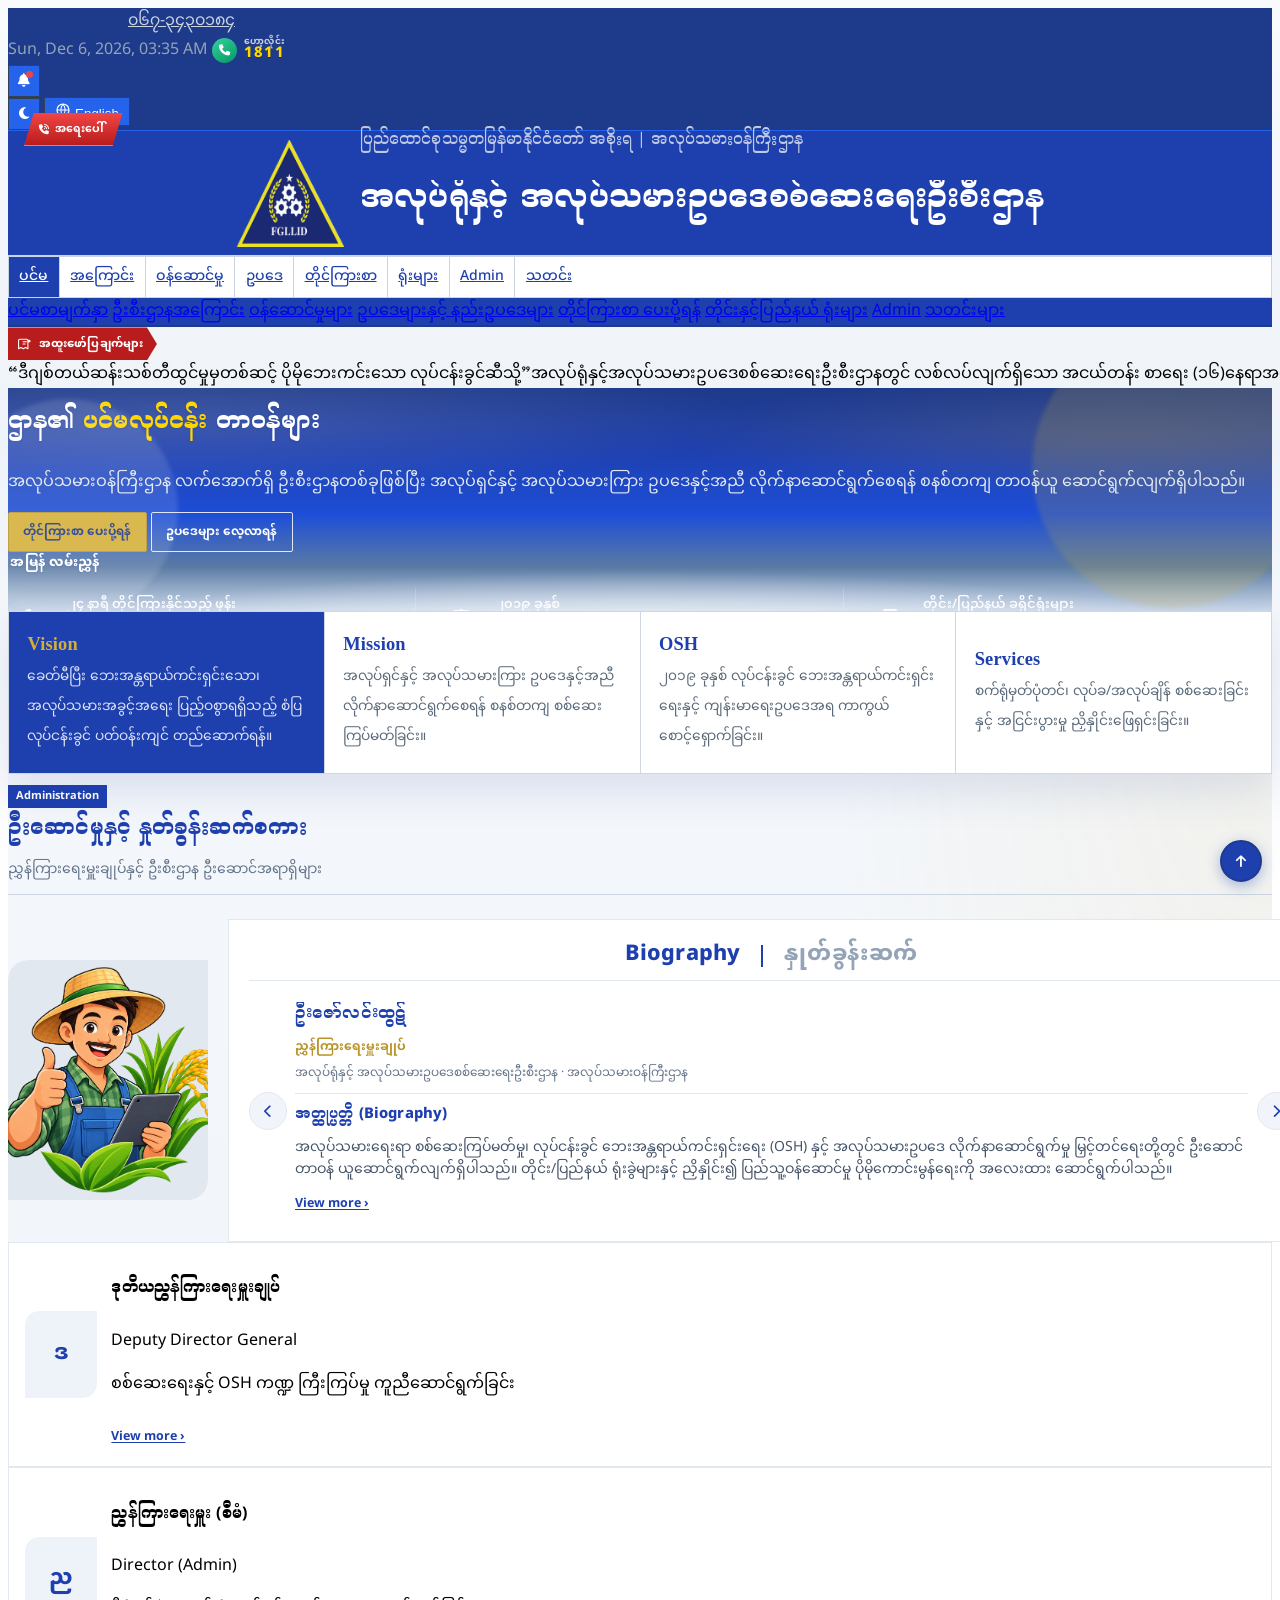
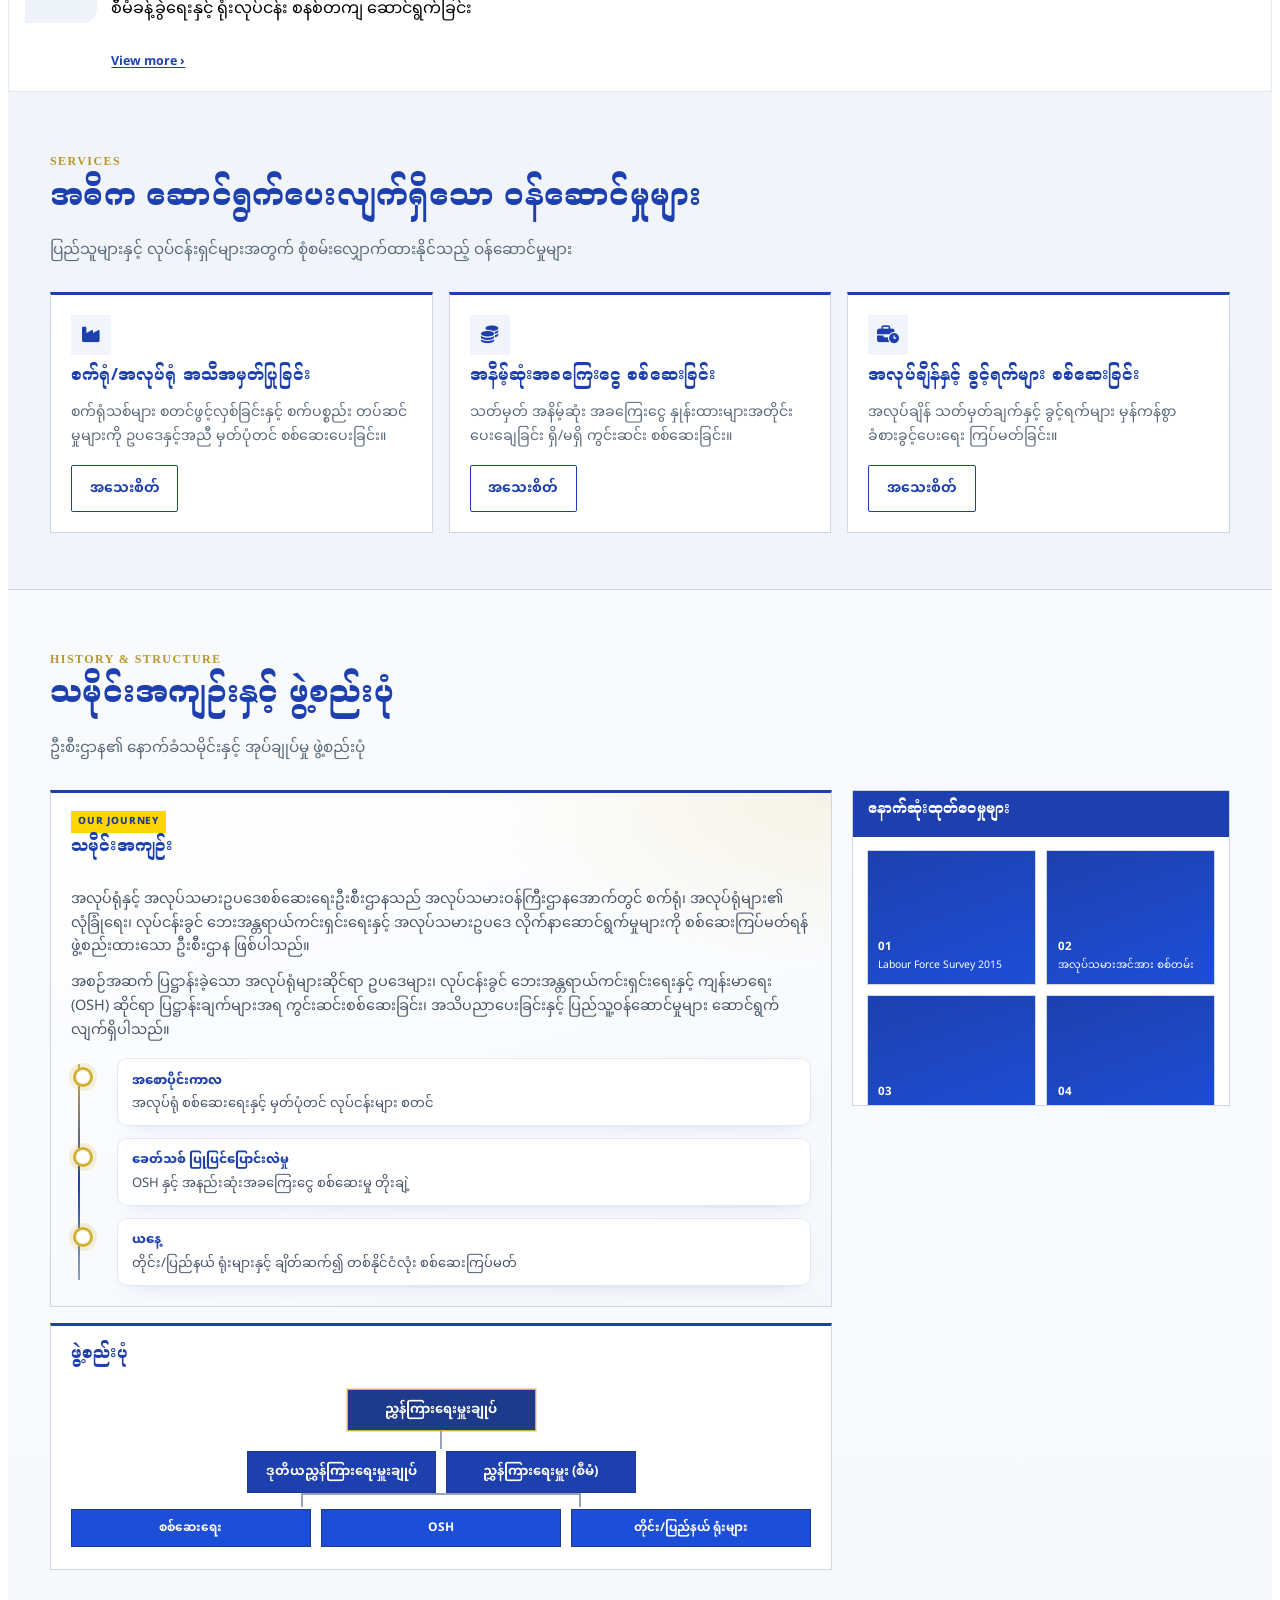
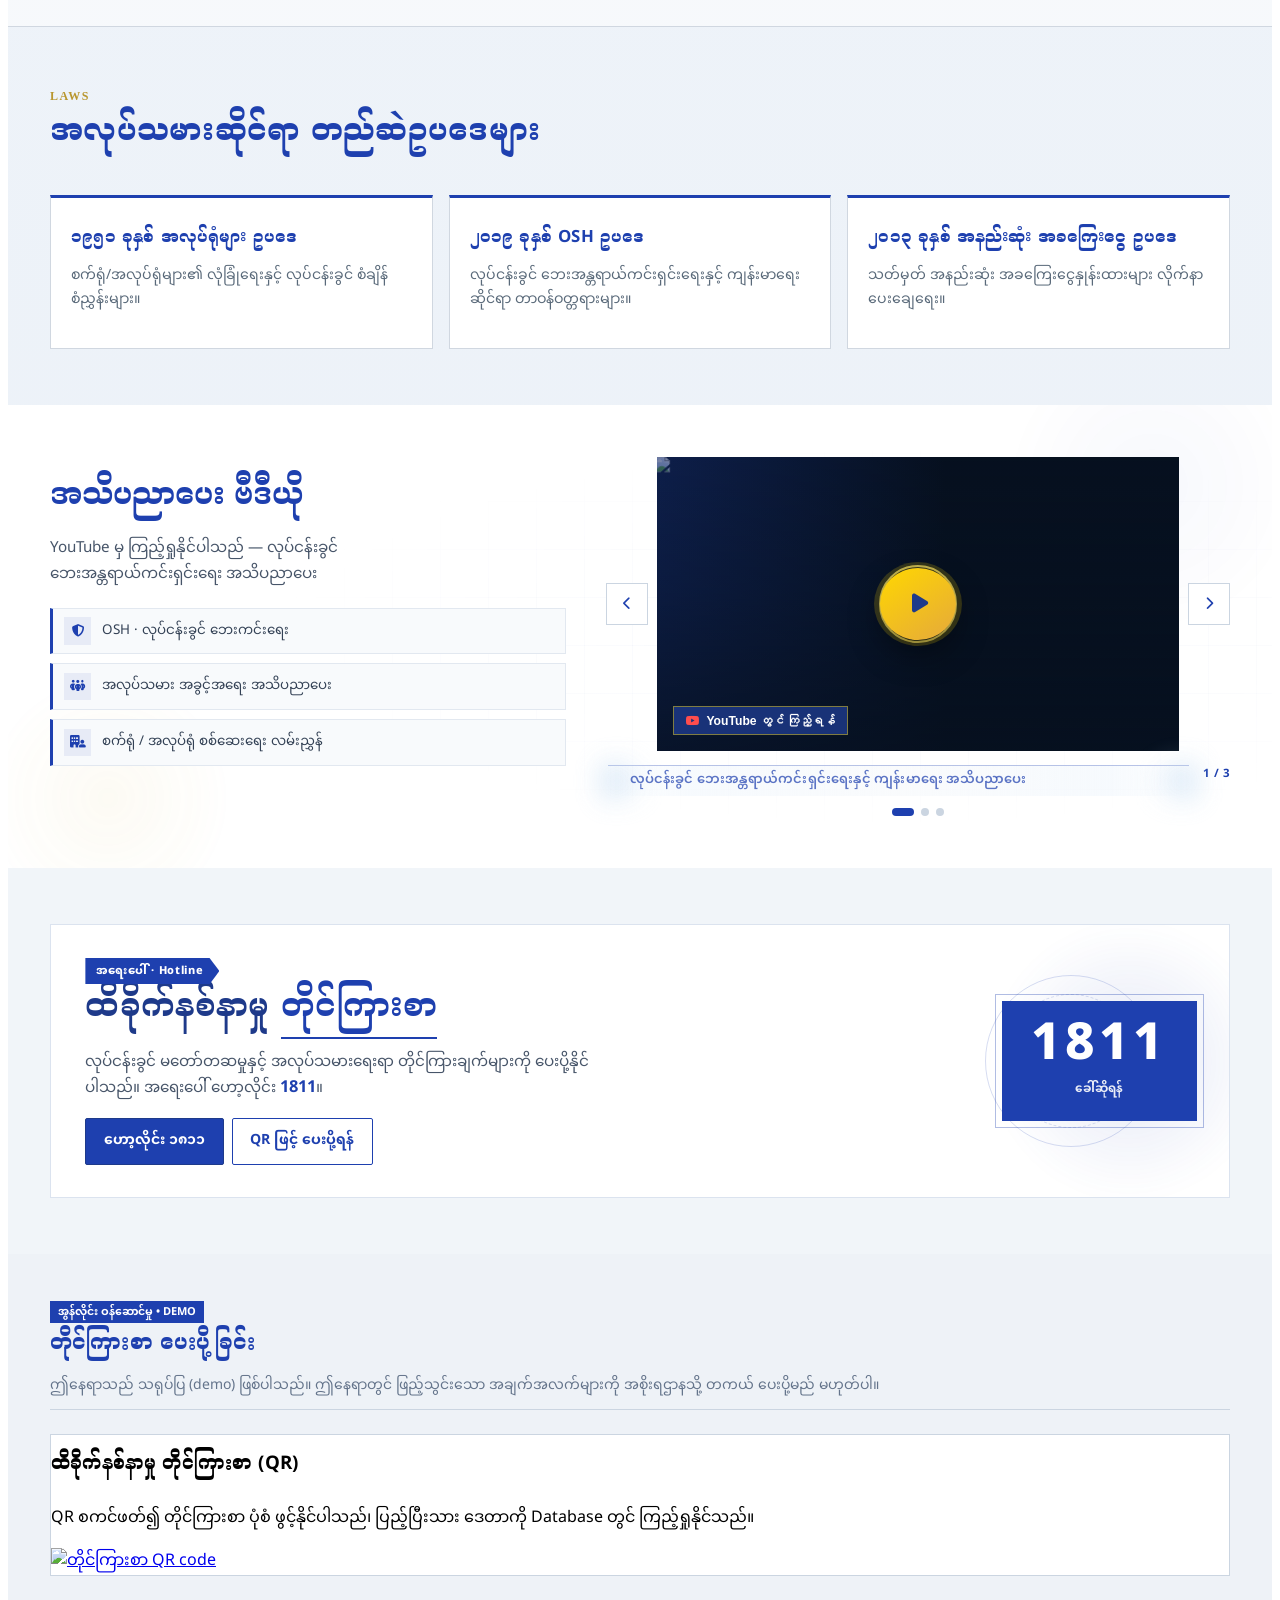
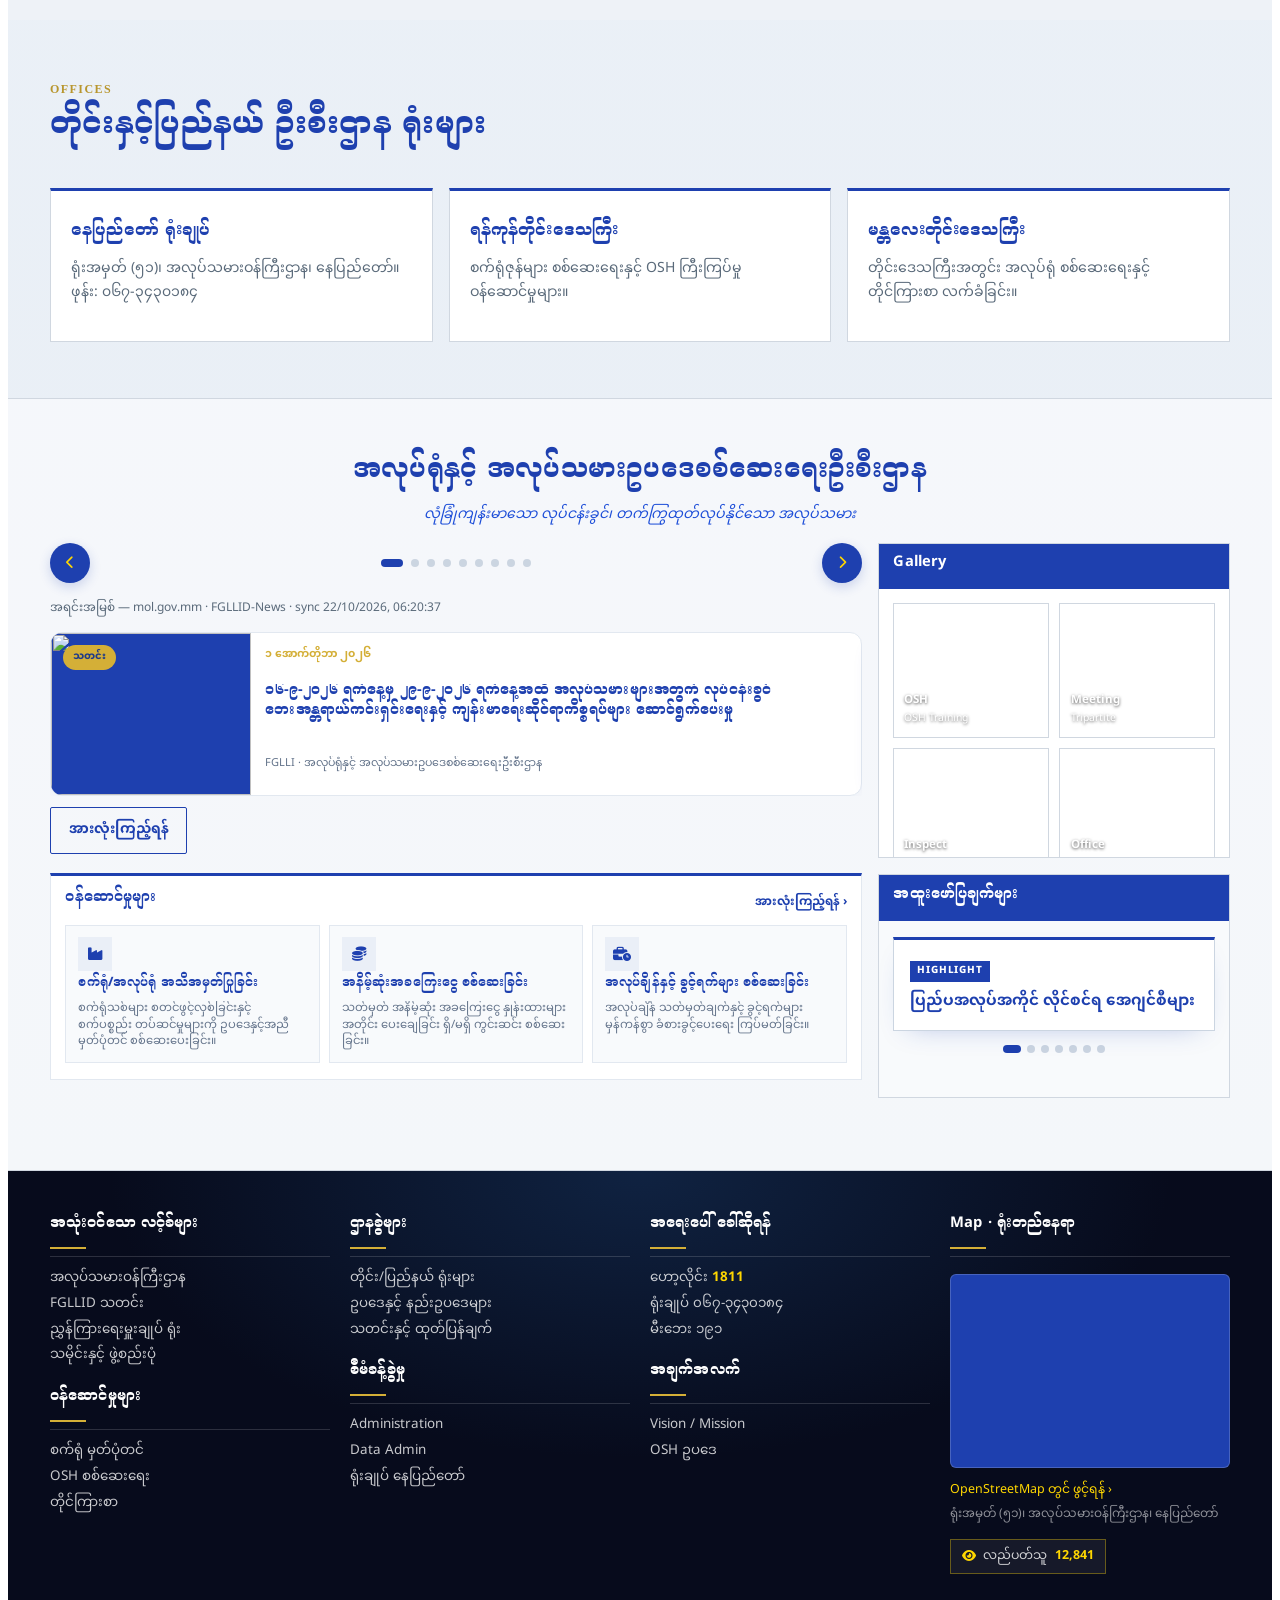
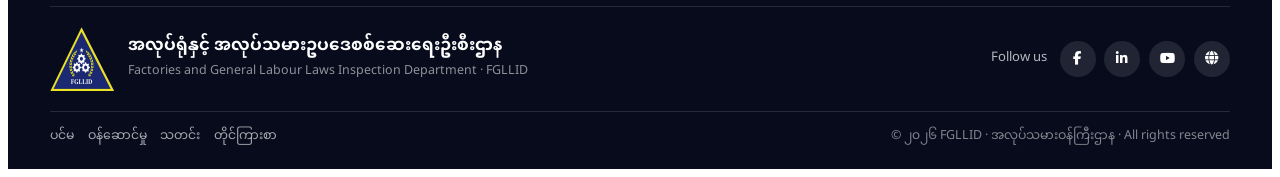
==== commit 4d424a26: "a" ====
--- a/index.html
+++ b/index.html
@@ -13,7 +13,7 @@
     <link rel="preconnect" href="https://fonts.googleapis.com" />
     <link rel="preconnect" href="https://fonts.gstatic.com" crossorigin />
     <link
-      href="https://fonts.googleapis.com/css2?family=Inter:wght@300;400;500;600;700&family=Padauk:wght@400;700&family=Noto+Sans+Myanmar:wght@300;400;500;600;700&display=swap"
+      href="https://fonts.googleapis.com/css2?family=Inter:wght@300;400;500;600;700&family=Noto+Sans+Myanmar:wght@300;400;500;600;700&family=Noto+Serif+Myanmar:wght@400;500;600;700&display=swap"
       rel="stylesheet"
     />
     <link
@@ -32,7 +32,7 @@
               safety: { 600: "#2D6A4F", 700: "#1B4D3E" },
             },
             fontFamily: {
-              mm: ["Padauk", "Noto Sans Myanmar", "sans-serif"],
+              mm: ["Noto Sans Myanmar", "Noto Serif Myanmar", "Padauk", "sans-serif"],
               en: ["Inter", "sans-serif"],
             },
           },
--- a/styles.css
+++ b/styles.css
@@ -1,10 +1,43 @@
 ﻿body {
-  font-family: 'Padauk', 'Noto Sans Myanmar', 'Inter', sans-serif;
+  font-family: "Noto Sans Myanmar", "Noto Serif Myanmar", Padauk, sans-serif;
   background: linear-gradient(180deg, #f8fafc 0%, #eef3f9 50%, #ffffff 100%);
   background-attachment: fixed;
+  line-height: 1.7;
+  font-feature-settings: "kern" 1;
+  text-rendering: optimizeLegibility;
 }
 body.is-en {
-  font-family: Inter, 'Padauk', 'Noto Sans Myanmar', sans-serif;
+  font-family: Inter, "Noto Sans Myanmar", sans-serif;
+  line-height: 1.6;
+}
+/* Elegant Myanmar for titles / brand */
+h1, h2, h3, h4,
+.brand-title,
+.brand-eyebrow,
+.lu-head h2,
+.bio-tab,
+.bio-slide-title,
+.dg-caption h4,
+.media-stage-title,
+.complaint-band h2,
+.home-soft-title {
+  font-family: "Noto Serif Myanmar", "Noto Sans Myanmar", Padauk, serif;
+  letter-spacing: 0.01em;
+}
+body.is-en h1,
+body.is-en h2,
+body.is-en h3,
+body.is-en h4,
+body.is-en .brand-title,
+body.is-en .brand-eyebrow,
+body.is-en .lu-head h2,
+body.is-en .bio-tab,
+body.is-en .bio-slide-title,
+body.is-en .dg-caption h4,
+body.is-en .media-stage-title,
+body.is-en .complaint-band h2,
+body.is-en .home-soft-title {
+  font-family: Inter, "Noto Serif Myanmar", sans-serif;
 }
         /* Special-announcements ticker: pause when hovered or touched */
         #official-ticker {
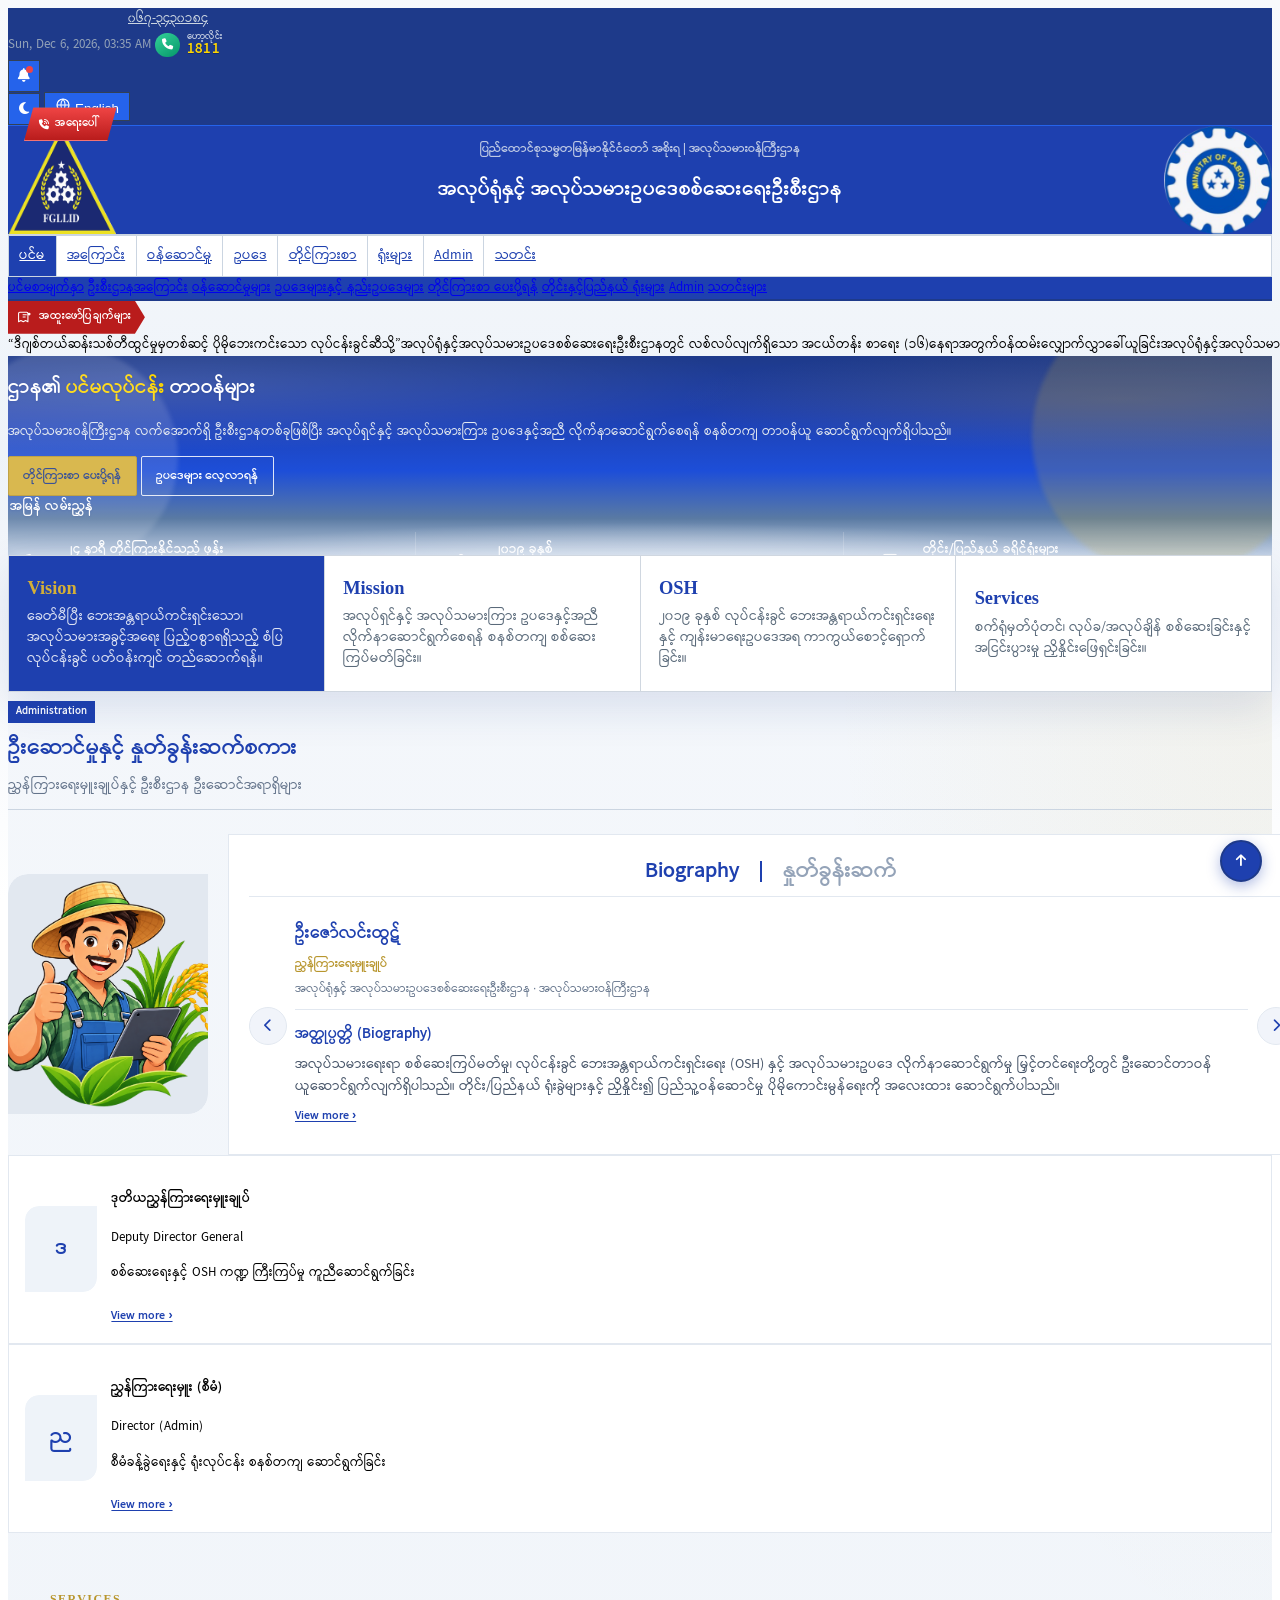
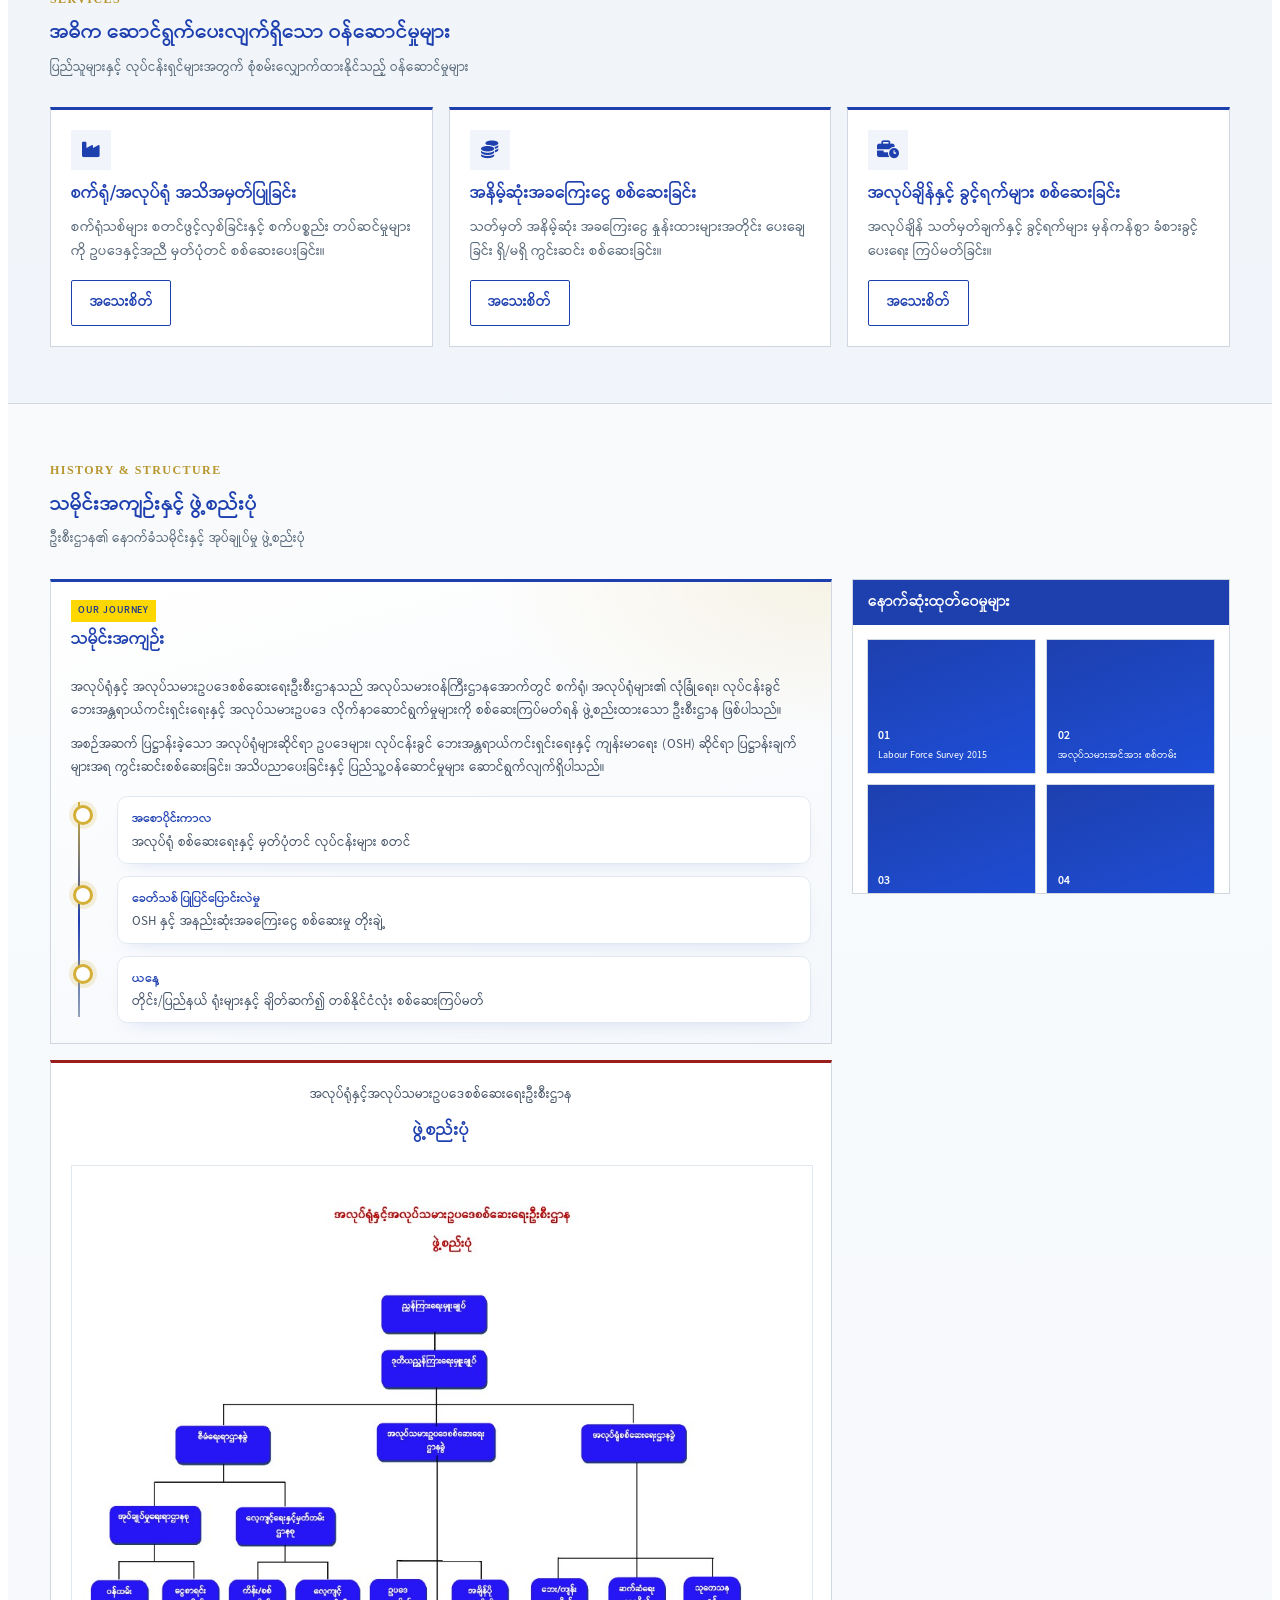
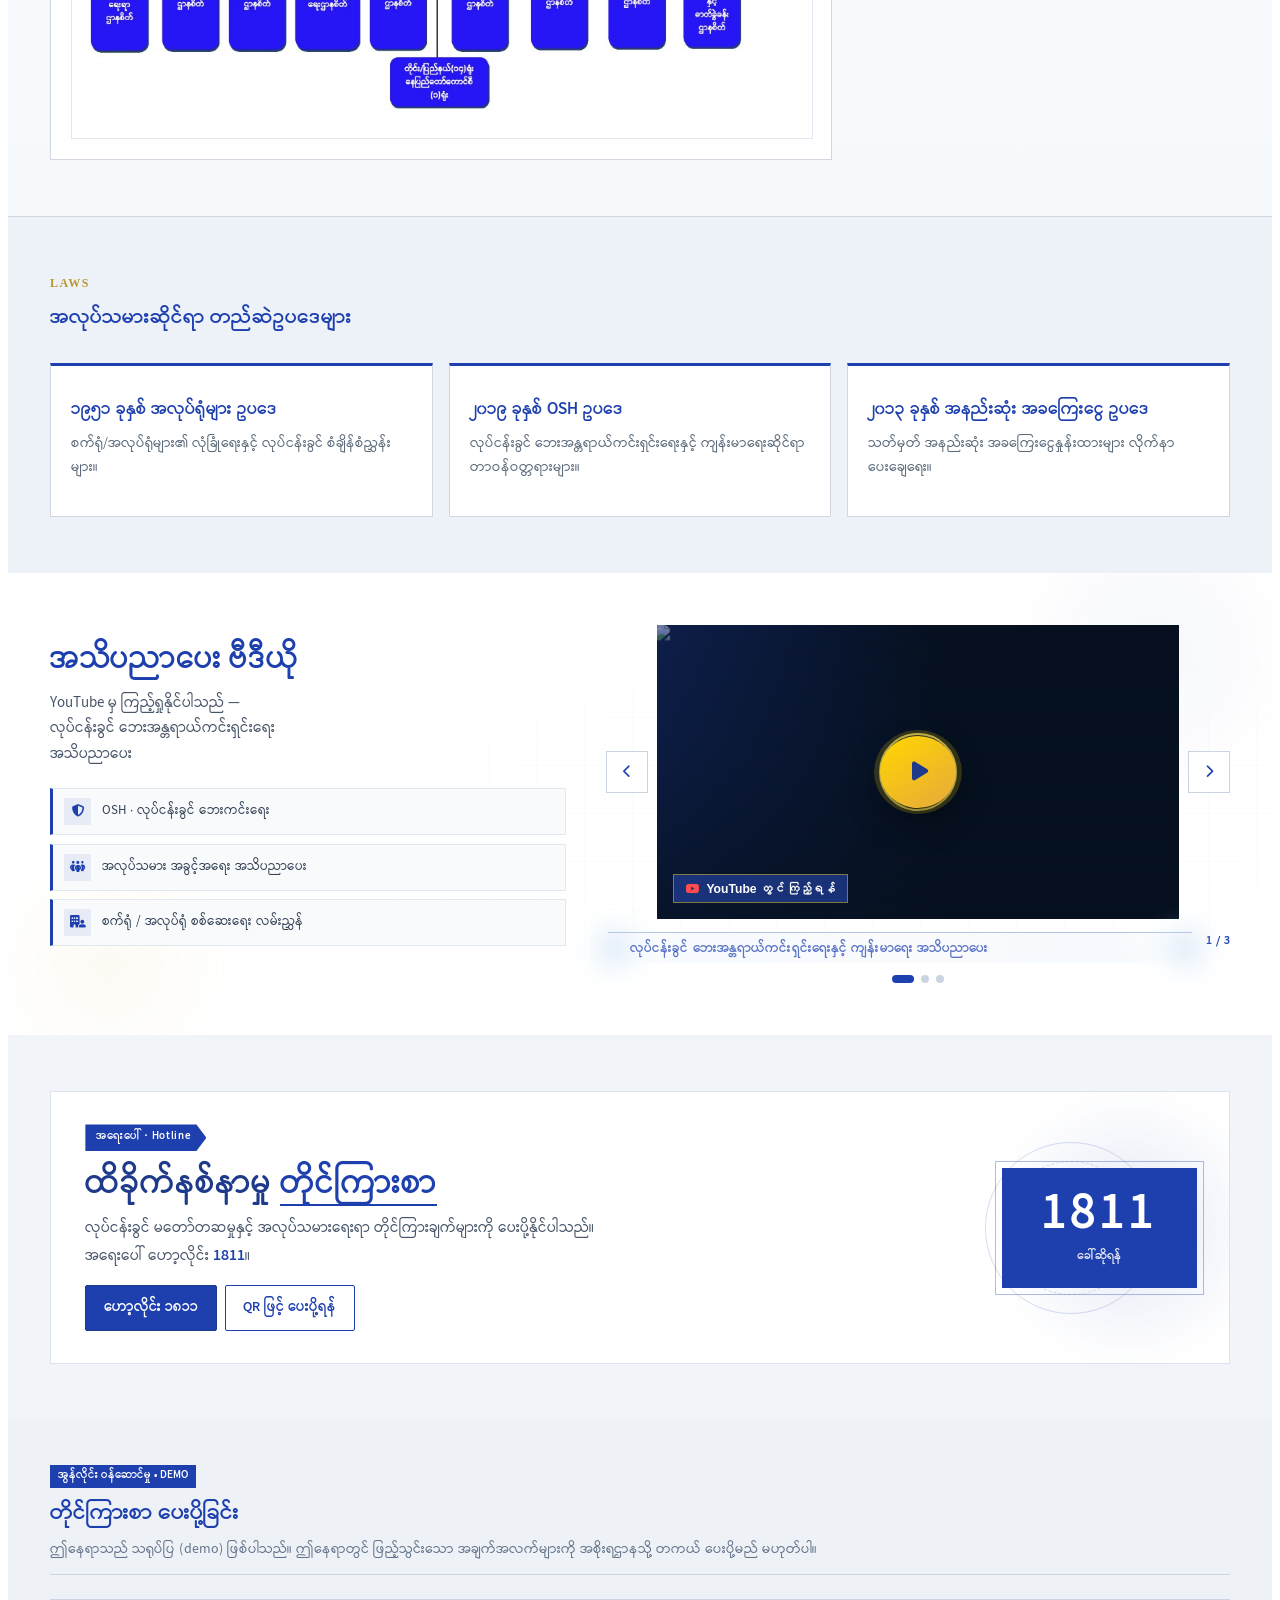
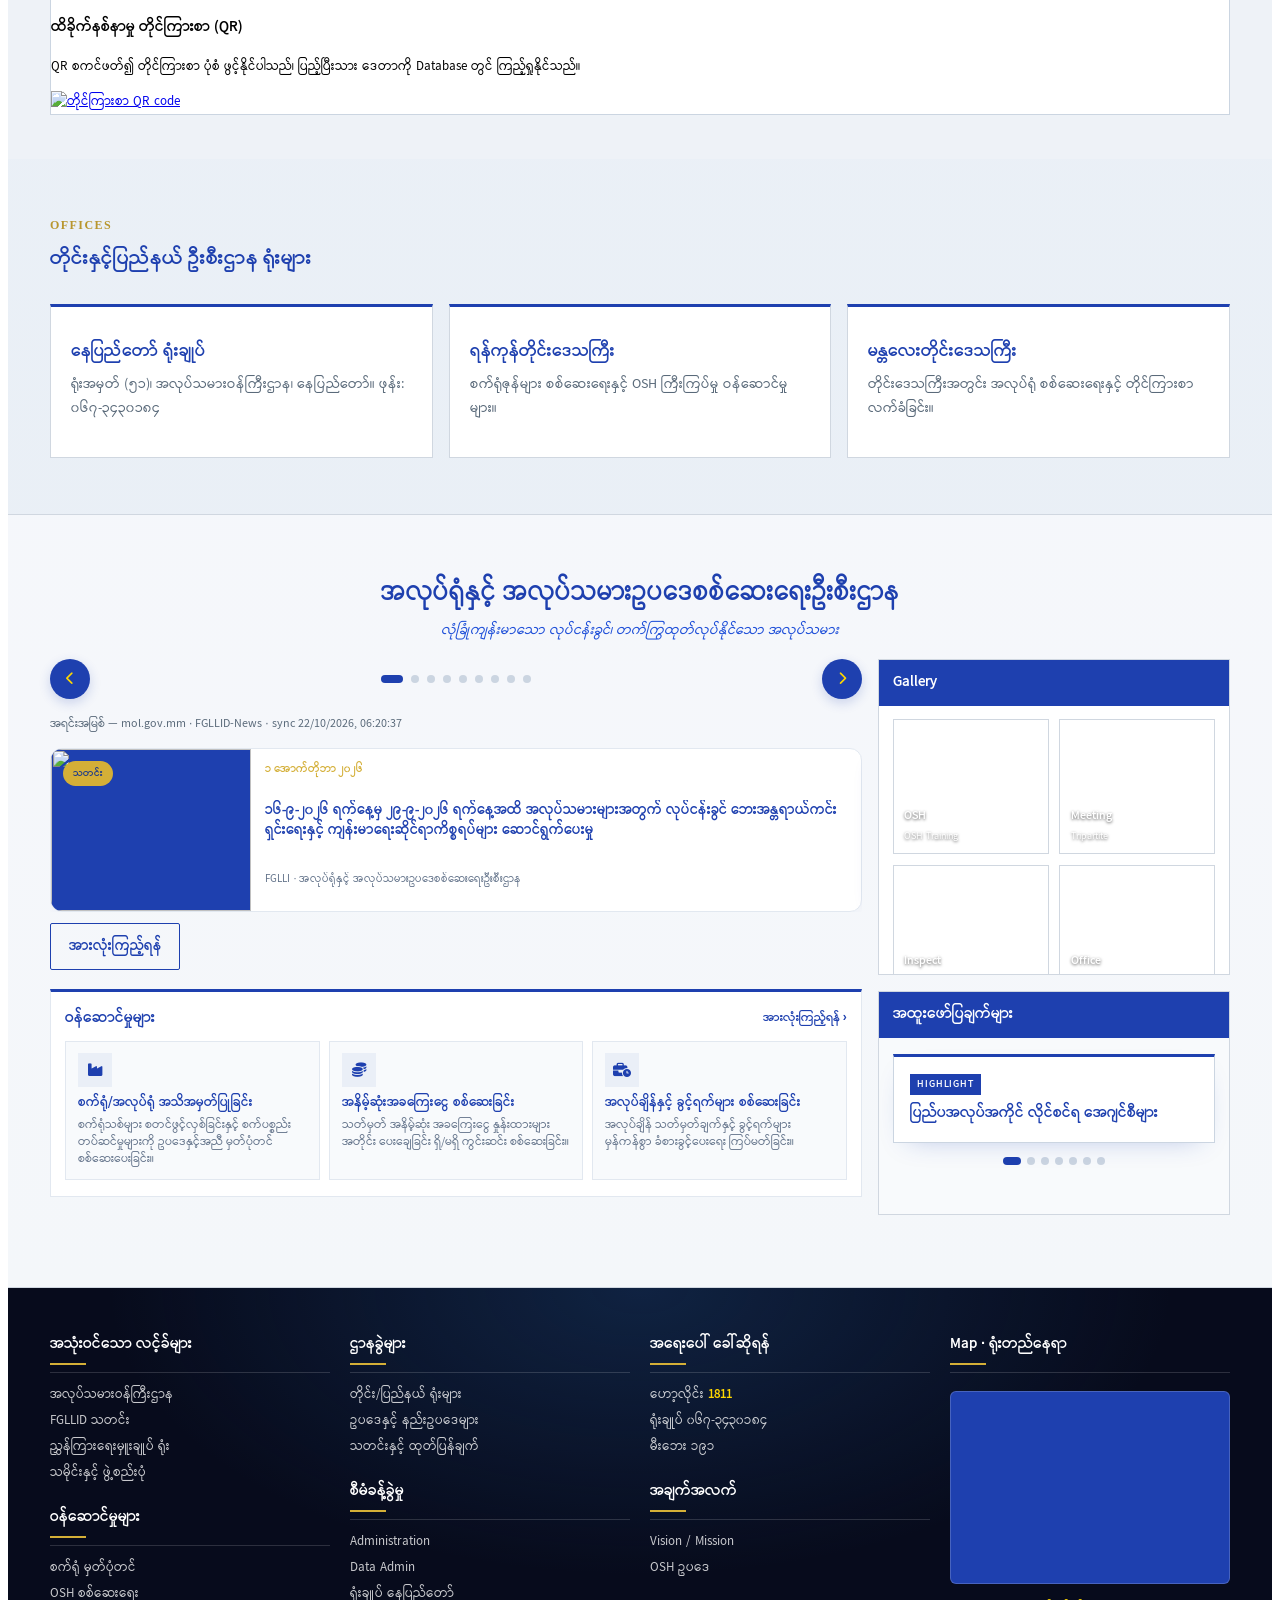
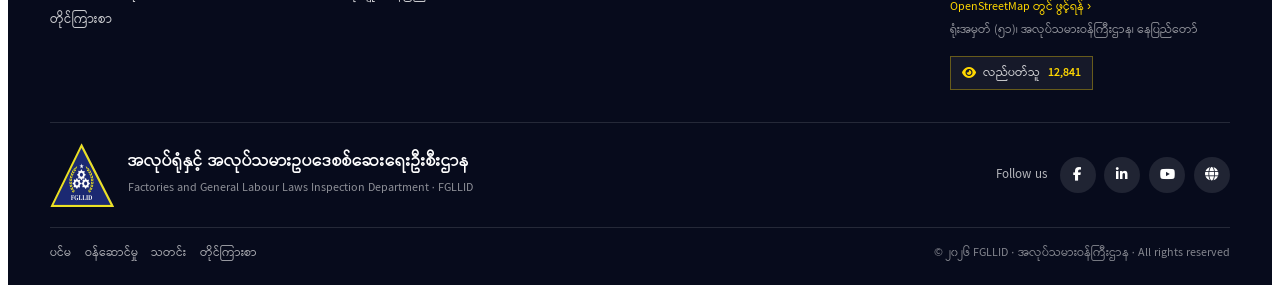
==== commit 0f9edc2c: "a" ====
--- a/index.html
+++ b/index.html
@@ -13,7 +13,7 @@
     <link rel="preconnect" href="https://fonts.googleapis.com" />
     <link rel="preconnect" href="https://fonts.gstatic.com" crossorigin />
     <link
-      href="https://fonts.googleapis.com/css2?family=Inter:wght@300;400;500;600;700&family=Noto+Sans+Myanmar:wght@300;400;500;600;700&family=Noto+Serif+Myanmar:wght@400;500;600;700&display=swap"
+      href="https://fonts.googleapis.com/css2?family=Inter:wght@300;400;500;600;700&display=swap"
       rel="stylesheet"
     />
     <link
@@ -32,7 +32,7 @@
               safety: { 600: "#2D6A4F", 700: "#1B4D3E" },
             },
             fontFamily: {
-              mm: ["Noto Sans Myanmar", "Noto Serif Myanmar", "Padauk", "sans-serif"],
+              mm: ["Pyidaungsu", "Padauk", "Noto Sans Myanmar", "sans-serif"],
               en: ["Inter", "sans-serif"],
             },
           },
@@ -176,6 +176,13 @@
               အလုပ်ရုံနှင့် အလုပ်သမားဥပဒေစစ်ဆေးရေးဦးစီးဌာန
             </h1>
           </div>
+          <img
+            class="site-logo site-logo-m"
+            src="assets/m_logo.ico"
+            alt="Ministry Logo"
+            width="108"
+            height="108"
+          />
         </div>
         <button
           type="button"
@@ -568,20 +575,23 @@
                     </li>
                   </ol>
                 </article>
-                <article class="about-block">
-                  <h3 data-i18n="org.head">ဖွဲ့စည်းပုံ</h3>
+                <article class="about-block about-block-org">
                   <div class="org-chart" aria-label="ဦးစီးဌာန ဖွဲ့စည်းပုံ">
-                    <div class="org-node org-node-top" data-i18n="org.dg">ညွှန်ကြားရေးမှူးချုပ်</div>
-                    <div class="org-branch" aria-hidden="true"></div>
-                    <div class="org-row">
-                      <div class="org-node" data-i18n="org.ddg">ဒုတိယညွှန်ကြားရေးမှူးချုပ်</div>
-                      <div class="org-node" data-i18n="org.dir">ညွှန်ကြားရေးမှူး (စီမံ)</div>
+                    <div class="org-chart-head">
+                      <p class="org-chart-dept mm-title" data-i18n="org.dept">
+                        အလုပ်ရုံနှင့်အလုပ်သမားဥပဒေစစ်ဆေးရေးဦးစီးဌာန
+                      </p>
+                      <h3 class="org-chart-title mm-subtitle" data-i18n="org.head">ဖွဲ့စည်းပုံ</h3>
                     </div>
-                    <div class="org-branch org-branch-wide" aria-hidden="true"></div>
-                    <div class="org-row org-row-3">
-                      <div class="org-node org-node-sm" data-i18n="org.insp">စစ်ဆေးရေး</div>
-                      <div class="org-node org-node-sm" data-i18n="org.osh">OSH</div>
-                      <div class="org-node org-node-sm" data-i18n="org.offices">တိုင်း/ပြည်နယ် ရုံးများ</div>
+                    <div class="org-chart-scroll">
+                      <img
+                        class="org-chart-img"
+                        src="assets/org-chart.png"
+                        alt="ညွှန်ကြားရေးမှူးချုပ် → ဒုတိယညွှန်ကြားရေးမှူးချုပ် → စီမံရေးရာ / အလုပ်သမားဥပဒေစစ်ဆေးရေး / အလုပ်ရုံစစ်ဆေးရေး ဌာနခွဲများနှင့် တိုင်းပြည်နယ်ရုံးများ"
+                        width="2000"
+                        height="1545"
+                        loading="lazy"
+                      />
                     </div>
                   </div>
                 </article>
--- a/styles.css
+++ b/styles.css
@@ -1,5 +1,41 @@
-﻿body {
-  font-family: "Noto Sans Myanmar", "Noto Serif Myanmar", Padauk, sans-serif;
+﻿@font-face {
+  font-family: "Pyidaungsu";
+  src: local("Pyidaungsu"), local("Pyidaungsu Regular"),
+    url("assets/fonts/Pyidaungsu-Regular.ttf") format("truetype");
+  font-weight: 400;
+  font-style: normal;
+  font-display: swap;
+}
+@font-face {
+  font-family: "Pyidaungsu";
+  src: local("Pyidaungsu Bold"),
+    url("assets/fonts/Pyidaungsu-Bold.ttf") format("truetype");
+  font-weight: 700;
+  font-style: normal;
+  font-display: swap;
+}
+/*
+  Myanmar type scale — aligned with mol.gov.mm FGLLID page habits:
+  - Page / dept title: 17–20px, bold
+  - Section heading: 15–17px, bold
+  - Subsection: 14–15px, bold
+  - Body / list: 13px, normal
+  - Caption / meta: 11–12px, normal or semibold
+*/
+:root {
+  --mm-fs-xs: 11px;
+  --mm-fs-sm: 12px;
+  --mm-fs-base: 13px;
+  --mm-fs-md: 15px;
+  --mm-fs-lg: 17px;
+  --mm-fs-xl: 20px;
+  --mm-fw-normal: 400;
+  --mm-fw-bold: 700;
+}
+body {
+  font-family: "Pyidaungsu", Padauk, "Noto Sans Myanmar", sans-serif;
+  font-size: var(--mm-fs-base);
+  font-weight: var(--mm-fw-normal);
   background: linear-gradient(180deg, #f8fafc 0%, #eef3f9 50%, #ffffff 100%);
   background-attachment: fixed;
   line-height: 1.7;
@@ -7,10 +43,26 @@
   text-rendering: optimizeLegibility;
 }
 body.is-en {
-  font-family: Inter, "Noto Sans Myanmar", sans-serif;
+  font-family: Inter, "Pyidaungsu", sans-serif;
+  font-size: var(--mm-fs-base);
   line-height: 1.6;
 }
-/* Elegant Myanmar for titles / brand */
+.mm-title {
+  font-size: var(--mm-fs-lg);
+  font-weight: var(--mm-fw-bold);
+}
+.mm-subtitle {
+  font-size: var(--mm-fs-md);
+  font-weight: var(--mm-fw-bold);
+}
+.mm-body {
+  font-size: var(--mm-fs-base);
+  font-weight: var(--mm-fw-normal);
+}
+.mm-caption {
+  font-size: var(--mm-fs-sm);
+  font-weight: var(--mm-fw-normal);
+}
 h1, h2, h3, h4,
 .brand-title,
 .brand-eyebrow,
@@ -21,8 +73,7 @@
 .media-stage-title,
 .complaint-band h2,
 .home-soft-title {
-  font-family: "Noto Serif Myanmar", "Noto Sans Myanmar", Padauk, serif;
-  letter-spacing: 0.01em;
+  font-family: "Pyidaungsu", Padauk, sans-serif;
 }
 body.is-en h1,
 body.is-en h2,
@@ -37,7 +88,7 @@
 body.is-en .media-stage-title,
 body.is-en .complaint-band h2,
 body.is-en .home-soft-title {
-  font-family: Inter, "Noto Serif Myanmar", sans-serif;
+  font-family: Inter, "Pyidaungsu", sans-serif;
 }
         /* Special-announcements ticker: pause when hovered or touched */
         #official-ticker {
@@ -618,14 +669,16 @@
           justify-content: center;
           gap: 0.35rem;
         }
+        /* logo | title (centre-mid) | m_logo */
         .header-brand-center {
           display: flex;
           align-items: center;
           justify-content: center;
-          gap: 0.75rem;
+          gap: 0.65rem;
           min-width: 0;
           max-width: 100%;
-          text-align: left;
+          width: 100%;
+          text-align: center;
         }
         @media (min-width: 640px) {
           .header-brand-center { gap: 1rem; }
@@ -652,12 +705,13 @@
             flex: 1 1 auto;
             min-width: 0;
             max-width: calc(100% - 3rem);
-            justify-content: flex-start;
+            justify-content: center;
             overflow: hidden;
           }
           .brand-title-wrap {
             min-width: 0;
             overflow: hidden;
+            text-align: center;
           }
           .header-menu-btn {
             position: relative;
@@ -670,12 +724,27 @@
         @media (min-width: 1024px) {
           .header-menu-btn { display: none; }
         }
-        .brand-title-wrap { min-width: 0; }
+        .brand-title-wrap {
+          min-width: 0;
+          flex: 1 1 auto;
+          display: flex;
+          flex-direction: column;
+          align-items: center;
+          justify-content: center;
+          text-align: center;
+          align-self: center;
+        }
         .brand-title-wrap h1 {
             display: -webkit-box;
             -webkit-line-clamp: 2;
             -webkit-box-orient: vertical;
             overflow: hidden;
+            text-align: center;
+            width: 100%;
+        }
+        .brand-title-wrap .brand-eyebrow {
+          text-align: center;
+          width: 100%;
         }
 
         /* Simple News Card Slider */
@@ -825,7 +894,6 @@
             overflow-y: auto;
         }
 
-        /* Plain visible logo — no frame / background */
         .site-logo {
             width: 4.75rem;
             height: 4.75rem;
@@ -837,12 +905,17 @@
             box-shadow: none;
             outline: none;
             padding: 0;
+            align-self: center;
         }
         @media (min-width: 640px) {
             .site-logo { width: 5.75rem; height: 5.75rem; }
         }
         @media (min-width: 1024px) {
             .site-logo { width: 6.75rem; height: 6.75rem; }
+        }
+        @media (max-width: 480px) {
+            .site-logo { width: 3.5rem; height: 3.5rem; }
+            .header-brand-center { gap: 0.4rem; }
         }
 
         /* Soft emergency badge */
@@ -982,8 +1055,19 @@
   font-family: Georgia, "Times New Roman", serif;
 }
 .lu-head { max-width: 42rem; margin-bottom: 1.75rem; }
-.lu-head h2 { margin: 0 0 0.4rem; font-size: clamp(1.4rem, 3vw, 1.95rem); color: var(--lu-navy); }
-.lu-head p { margin: 0; color: var(--lu-muted); font-size: 0.95rem; }
+.lu-head h2 {
+  margin: 0 0 0.4rem;
+  font-size: var(--mm-fs-xl);
+  font-weight: var(--mm-fw-bold);
+  color: var(--lu-navy);
+  font-family: "Pyidaungsu", Padauk, sans-serif;
+}
+.lu-head p {
+  margin: 0;
+  color: var(--lu-muted);
+  font-size: var(--mm-fs-base);
+  font-weight: var(--mm-fw-normal);
+}
 .lu-head-row {
   display: flex; justify-content: space-between; align-items: flex-end;
   gap: 1rem; flex-wrap: wrap; margin-bottom: 1.5rem;
@@ -1804,14 +1888,33 @@
 }
 .about-block h3 {
   margin: 0 0 0.65rem;
-  font-size: 1.05rem;
+  font-size: var(--mm-fs-lg);
+  font-weight: var(--mm-fw-bold);
   color: #1e40af;
+  font-family: "Pyidaungsu", Padauk, sans-serif;
 }
 .about-block p {
   margin: 0 0 0.75rem;
-  font-size: 0.9rem;
-  line-height: 1.65;
+  font-size: var(--mm-fs-base);
+  font-weight: var(--mm-fw-normal);
+  line-height: 1.75;
   color: #475569;
+}
+.lu-head h2 {
+  font-size: var(--mm-fs-xl);
+  font-weight: var(--mm-fw-bold);
+}
+.lu-head p {
+  font-size: var(--mm-fs-base);
+  font-weight: var(--mm-fw-normal);
+}
+.brand-title {
+  font-size: clamp(13px, 2.2vw, var(--mm-fs-xl));
+  font-weight: var(--mm-fw-bold);
+}
+.brand-eyebrow {
+  font-size: var(--mm-fs-sm);
+  font-weight: var(--mm-fw-bold);
 }
 .about-block p:last-child { margin-bottom: 0; }
 
@@ -1936,67 +2039,50 @@
   }
   .history-dot { animation: none; }
 }
+/* Official org chart (MOL-style title + diagram) */
+.about-block-org {
+  border-top-color: #9b1c1c;
+}
 .org-chart {
   display: flex;
   flex-direction: column;
-  align-items: center;
-  gap: 0;
-  padding: 0.35rem 0 0.15rem;
-}
-.org-node {
-  background: #1e40af;
-  color: #fff;
-  font-size: 0.82rem;
+  align-items: stretch;
+  gap: 0.75rem;
+  padding: 0.15rem 0 0;
+}
+.org-chart-head {
+  text-align: center;
+  margin: 0;
+}
+.org-chart-dept {
+  margin: 0 0 0.2rem;
+  color: #9b1c1c;
+  font-family: "Pyidaungsu", Padauk, sans-serif;
+  font-size: 17px;
   font-weight: 700;
-  text-align: center;
-  padding: 0.55rem 0.85rem;
-  min-width: 10rem;
-  border: 1px solid #1e3a8a;
-}
-.org-node-top {
-  background: #1e3a8a;
-  border-color: #d4af37;
-  box-shadow: 0 0 0 1px rgba(212, 175, 55, 0.35);
-}
-.org-node-sm {
-  min-width: 0;
-  flex: 1;
-  font-size: 0.75rem;
-  padding: 0.5rem 0.55rem;
-  background: #1d4ed8;
-}
-.org-branch {
-  width: 2px;
-  height: 18px;
-  background: #94a3b8;
-}
-.org-branch-wide {
-  width: min(70%, 280px);
-  height: 2px;
-  margin: 0 auto;
-  position: relative;
-}
-.org-branch-wide::before,
-.org-branch-wide::after {
-  content: "";
-  position: absolute;
-  top: 0;
-  width: 2px;
-  height: 14px;
-  background: #94a3b8;
-}
-.org-branch-wide::before { left: 0; }
-.org-branch-wide::after { right: 0; }
-.org-row {
-  display: flex;
-  flex-wrap: wrap;
-  justify-content: center;
-  gap: 0.65rem;
+  line-height: 1.45;
+}
+.org-chart-title {
+  margin: 0;
+  color: #9b1c1c;
+  font-family: "Pyidaungsu", Padauk, sans-serif;
+  font-size: 15px;
+  font-weight: 700;
+  line-height: 1.4;
+}
+.org-chart-scroll {
   width: 100%;
-  margin-top: 0.15rem;
-}
-.org-row-3 {
-  margin-top: 0.85rem;
+  overflow-x: auto;
+  -webkit-overflow-scrolling: touch;
+  border: 1px solid #e2e8f0;
+  background: #fff;
+}
+.org-chart-img {
+  display: block;
+  width: 100%;
+  max-width: 100%;
+  height: auto;
+  min-width: 520px;
 }
 .about-org-aside .sidebar-panel {
   margin-bottom: 0;
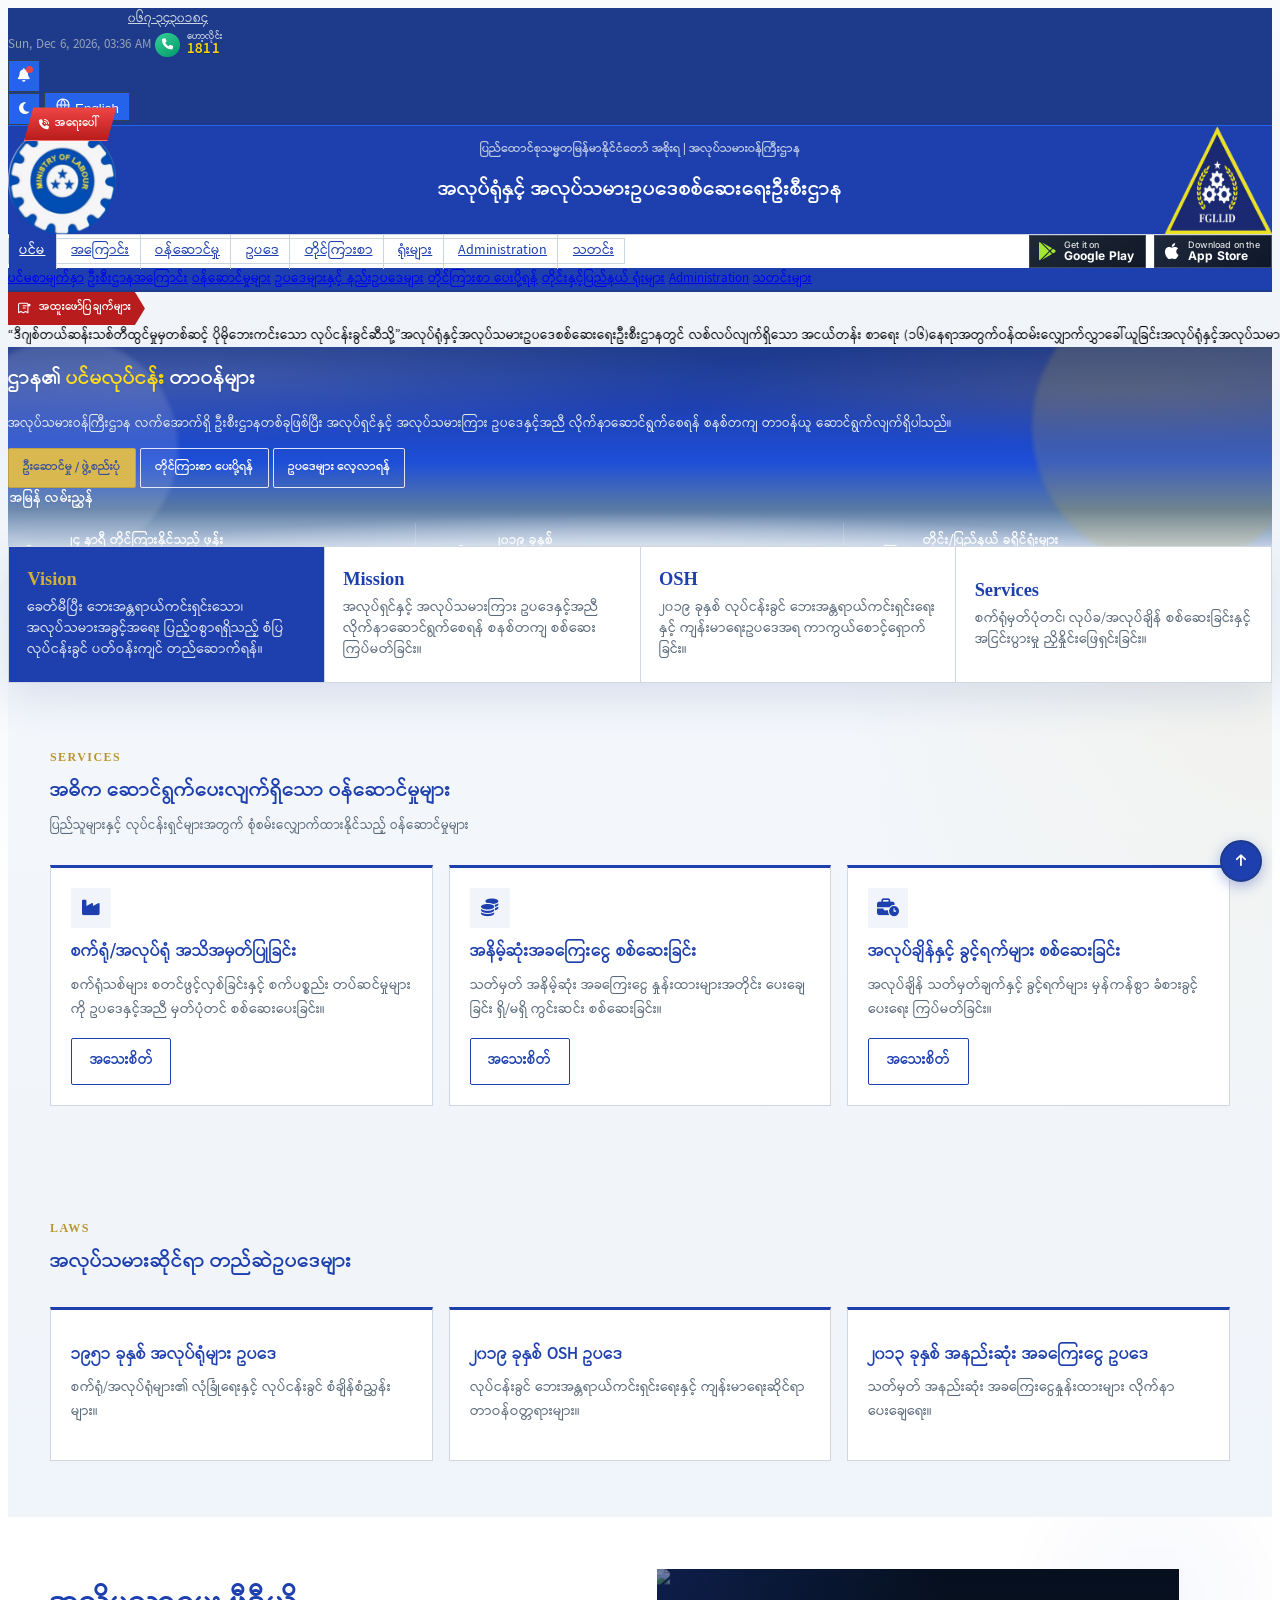
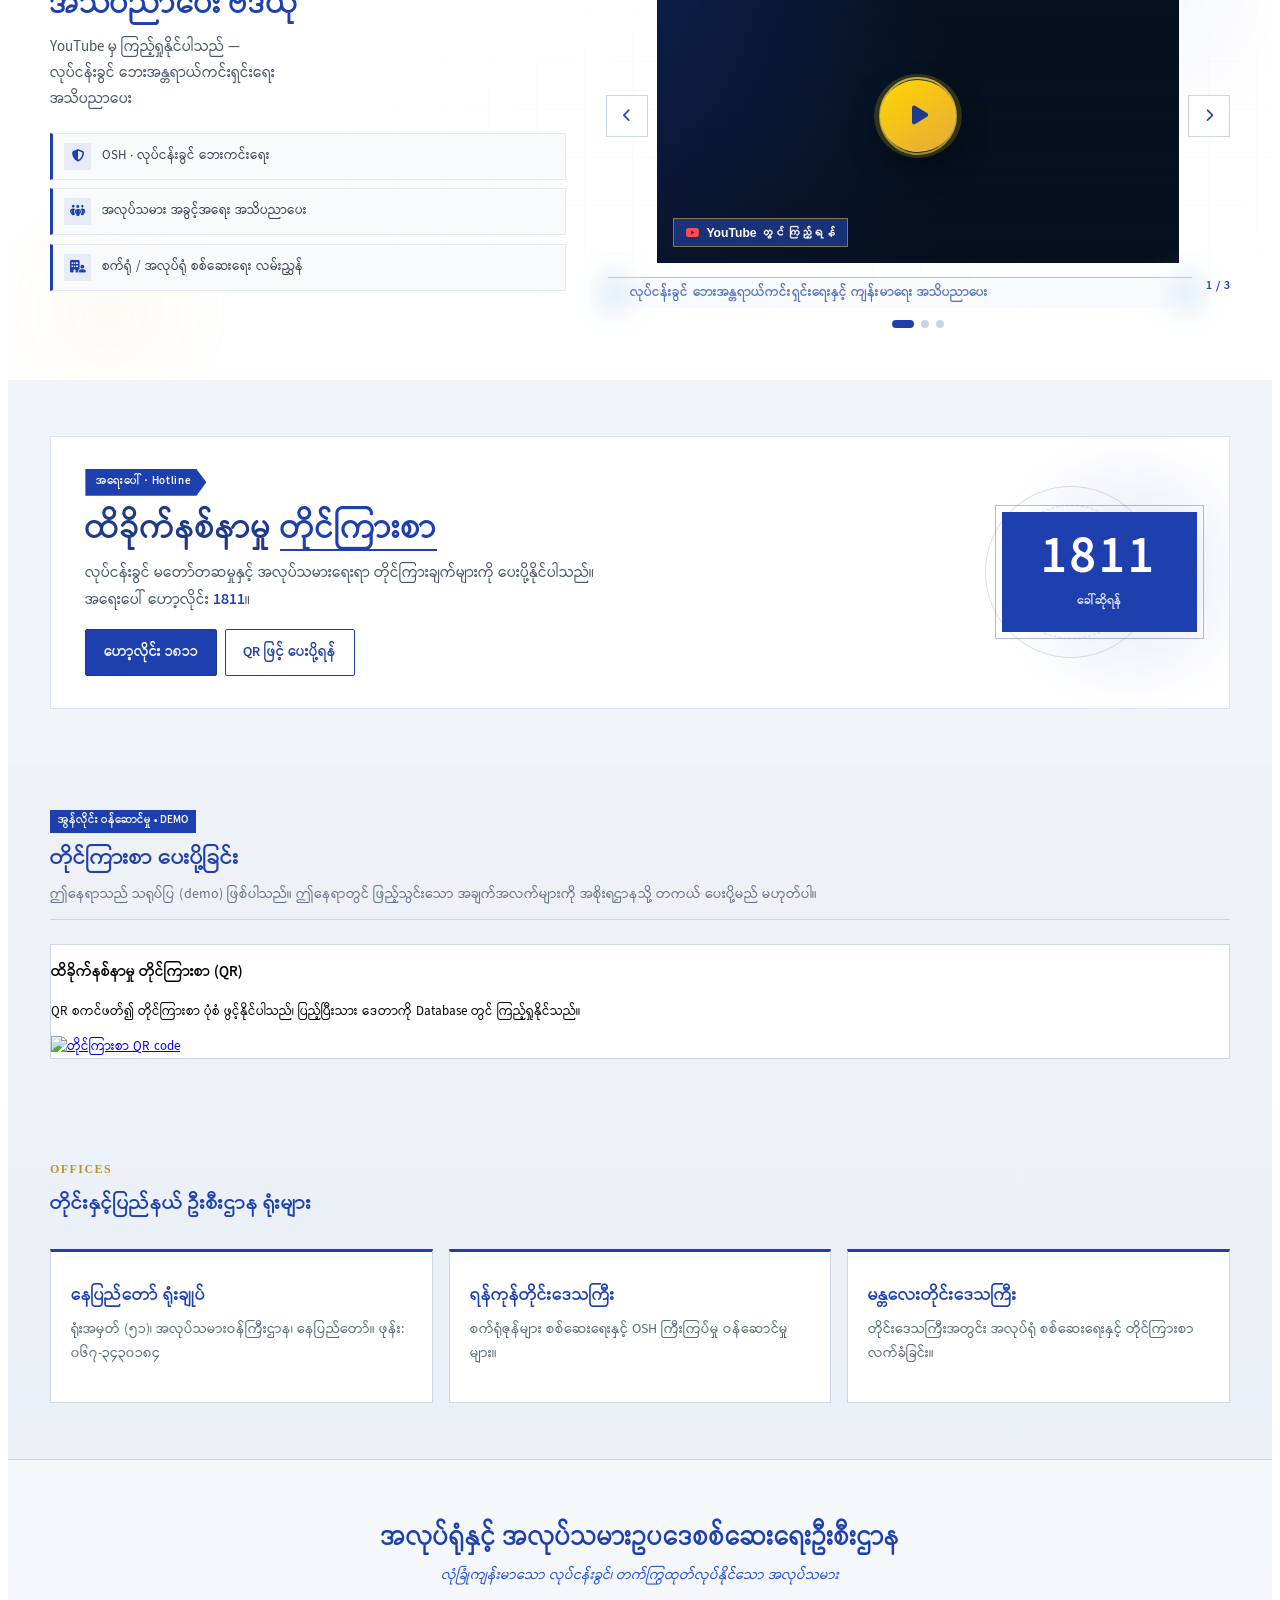
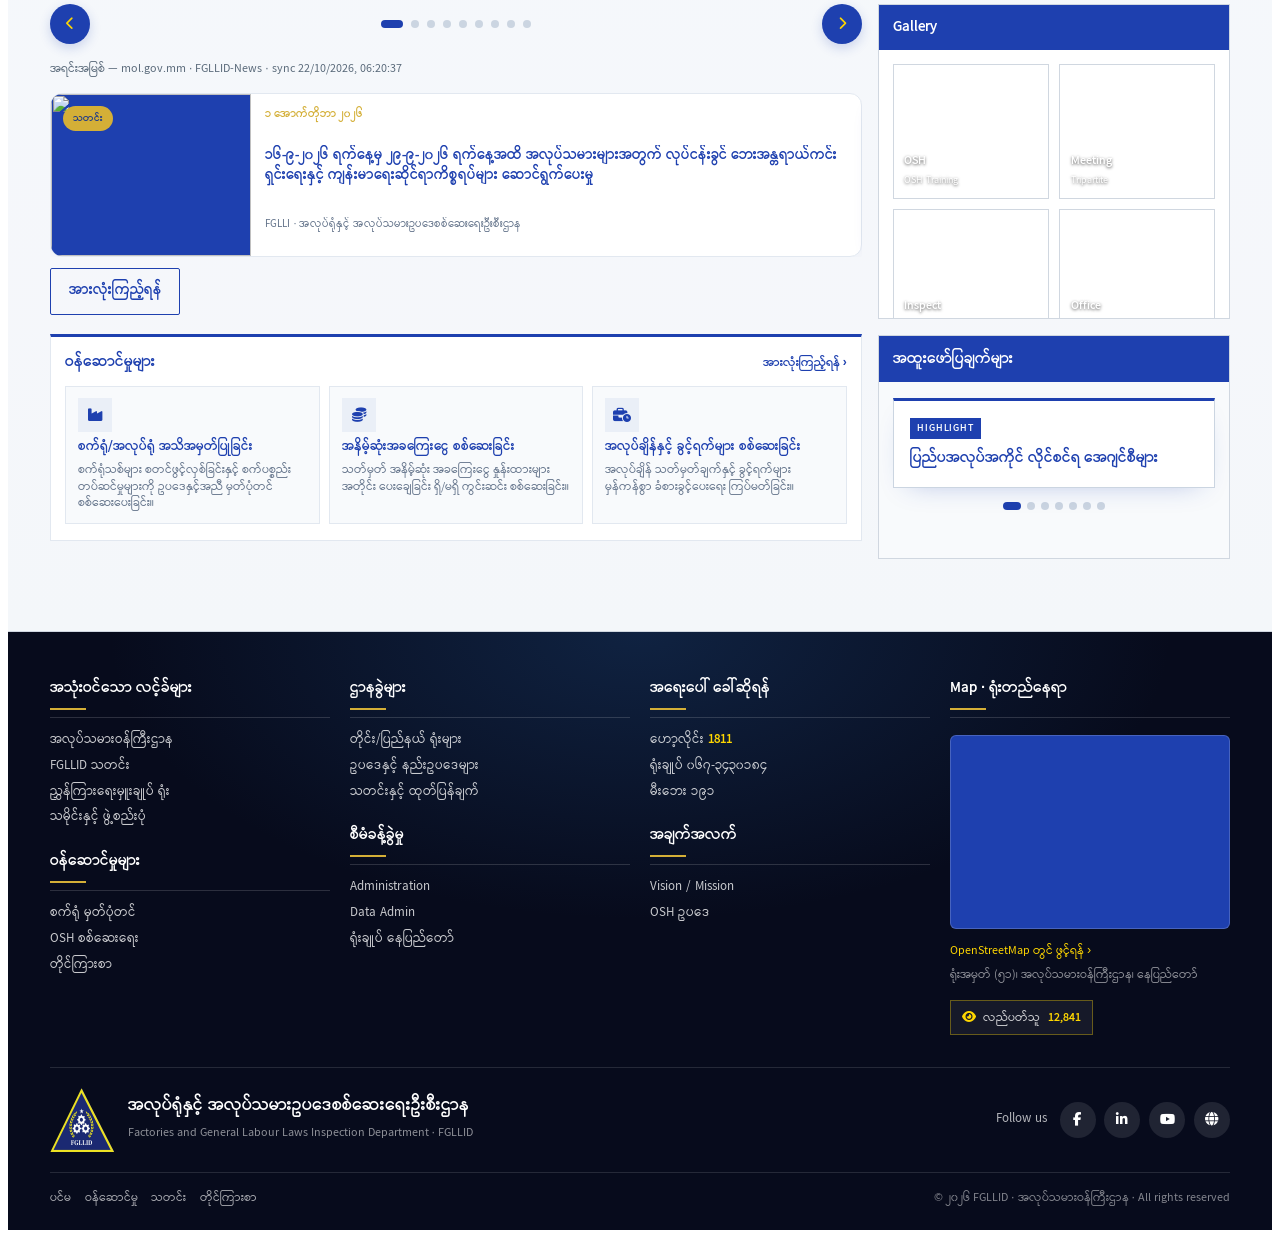
==== commit 51132d06: "a" ====
--- a/index.html
+++ b/index.html
@@ -160,10 +160,11 @@
 
       <div class="header-brand-bar max-w-7xl mx-auto px-3 sm:px-4 py-2.5 sm:py-3">
         <div class="header-brand-center">
+          <!-- 1st: ministry seal -->
           <img
-            class="site-logo"
-            src="assets/logo.ico"
-            alt="FGLLID Logo"
+            class="site-logo site-logo-m"
+            src="assets/m_logo.ico"
+            alt="Ministry Logo"
             width="108"
             height="108"
           />
@@ -176,10 +177,11 @@
               အလုပ်ရုံနှင့် အလုပ်သမားဥပဒေစစ်ဆေးရေးဦးစီးဌာန
             </h1>
           </div>
+          <!-- 2nd: FGLLID triangle logo -->
           <img
-            class="site-logo site-logo-m"
-            src="assets/m_logo.ico"
-            alt="Ministry Logo"
+            class="site-logo site-logo-fg"
+            src="assets/logo.ico"
+            alt="FGLLID Logo"
             width="108"
             height="108"
           />
@@ -196,17 +198,49 @@
         </button>
       </div>
 
-      <div class="nav-under-logo max-w-7xl mx-auto px-3 sm:px-4 pb-2.5 hidden lg:block">
-        <nav class="primary-nav-boxed font-medium" aria-label="Primary">
-          <a href="#home" class="active" data-i18n="nav.home">ပင်မ</a>
-          <a href="#about" data-i18n="nav.about">အကြောင်း</a>
-          <a href="#services" data-i18n="nav.services">ဝန်ဆောင်မှု</a>
-          <a href="#laws" data-i18n="nav.laws">ဥပဒေ</a>
-          <a href="#complaints" data-i18n="nav.complaints">တိုင်ကြားစာ</a>
-          <a href="#offices" data-i18n="nav.offices">ရုံးများ</a>
-          <a href="#admin" data-i18n="nav.admin">Admin</a>
-          <a href="#news" data-i18n="nav.news">သတင်း</a>
-        </nav>
+      <div class="nav-under-logo max-w-7xl mx-auto px-3 sm:px-4 pb-2.5">
+        <div class="nav-under-logo-inner">
+          <nav class="primary-nav-boxed font-medium hidden lg:flex" aria-label="Primary">
+            <a href="#home" class="active" data-i18n="nav.home">ပင်မ</a>
+            <a href="#about" data-i18n="nav.about">အကြောင်း</a>
+            <a href="#services" data-i18n="nav.services">ဝန်ဆောင်မှု</a>
+            <a href="#laws" data-i18n="nav.laws">ဥပဒေ</a>
+            <a href="#complaints" data-i18n="nav.complaints">တိုင်ကြားစာ</a>
+            <a href="#offices" data-i18n="nav.offices">ရုံးများ</a>
+            <a href="#administration" data-page-link="administration" data-i18n="nav.admin">Administration</a>
+            <a href="#news" data-i18n="nav.news">သတင်း</a>
+          </nav>
+          <div class="header-app-downloads" aria-label="App downloads">
+            <a
+              class="app-dl-btn app-dl-android"
+              href="https://play.google.com/store"
+              target="_blank"
+              rel="noopener noreferrer"
+              data-i18n-aria="app.android.aria"
+              aria-label="Android အက်ပ် ဒေါင်းလုဒ်"
+            >
+              <i class="fa-brands fa-google-play" aria-hidden="true"></i>
+              <span class="app-dl-text">
+                <span class="app-dl-kicker" data-i18n="app.get">Get it on</span>
+                <span class="app-dl-name" data-i18n="app.android">Google Play</span>
+              </span>
+            </a>
+            <a
+              class="app-dl-btn app-dl-ios"
+              href="https://apps.apple.com/"
+              target="_blank"
+              rel="noopener noreferrer"
+              data-i18n-aria="app.ios.aria"
+              aria-label="iOS အက်ပ် ဒေါင်းလုဒ်"
+            >
+              <i class="fa-brands fa-apple" aria-hidden="true"></i>
+              <span class="app-dl-text">
+                <span class="app-dl-kicker" data-i18n="app.download">Download on the</span>
+                <span class="app-dl-name" data-i18n="app.ios">App Store</span>
+              </span>
+            </a>
+          </div>
+        </div>
       </div>
 
       <div
@@ -231,12 +265,14 @@
         <a href="#offices" class="block px-3 py-2 border-b border-navy-800 hover:bg-navy-800" data-i18n="nav.m.offices"
           >တိုင်းနှင့်ပြည်နယ် ရုံးများ</a
         >
-        <a href="#admin" class="block px-3 py-2 border-b border-navy-800 hover:bg-navy-800" data-i18n="nav.admin">Admin</a>
+        <a href="#administration" class="block px-3 py-2 border-b border-navy-800 hover:bg-navy-800" data-page-link="administration" data-i18n="nav.admin">Administration</a>
         <a href="#news" class="block px-3 py-2 hover:bg-navy-800" data-i18n="nav.m.news">သတင်းများ</a>
       </div>
     </header>
 
     <main class="flex-grow">
+      <div id="page-home" class="site-page is-active" data-page="home">
+
       <!-- Official announcements ticker -->
       <div class="bg-white border-b border-slate-300">
         <div class="max-w-7xl mx-auto px-3 sm:px-4 py-2 flex gap-3 items-center">
@@ -289,7 +325,8 @@
                   ဥပဒေနှင့်အညီ လိုက်နာဆောင်ရွက်စေရန် စနစ်တကျ တာဝန်ယူ ဆောင်ရွက်လျက်ရှိပါသည်။
                 </p>
                 <div class="home-cta home-anim home-anim-d3 flex flex-wrap gap-2 pt-4">
-                  <a href="#complaints" class="classic-btn classic-btn-gold" data-i18n="home.cta.complaint">တိုင်ကြားစာ ပေးပို့ရန်</a>
+                  <a href="#administration" class="classic-btn classic-btn-gold" data-page-link="administration" data-i18n="home.cta.admin">ဦးဆောင်မှု / ဖွဲ့စည်းပုံ</a>
+                  <a href="#complaints" class="classic-btn home-soft-outline" data-i18n="home.cta.complaint">တိုင်ကြားစာ ပေးပို့ရန်</a>
                   <a href="#laws" class="classic-btn home-soft-outline" data-i18n="home.cta.laws">ဥပဒေများ လေ့လာရန်</a>
                 </div>
               </div>
@@ -362,137 +399,6 @@
           </div>
         </div>
 
-        <!-- Administration — lb_w classic panels -->
-        <section class="py-12 sm:py-14 max-w-7xl mx-auto px-4" id="admin">
-          <div class="classic-section-head">
-            <span class="classic-label">Administration</span>
-            <h2 data-i18n="admin.head">ဦးဆောင်မှုနှင့် နှုတ်ခွန်းဆက်စကား</h2>
-            <p data-i18n="admin.sub">ညွှန်ကြားရေးမှူးချုပ်နှင့် ဦးစီးဌာန ဦးဆောင်အရာရှိများ</p>
-          </div>
-
-          <div class="admin-top-grid mb-4">
-            <!-- DG portrait — one frame only -->
-            <div class="admin-photo-panel">
-              <div class="dg-frame">
-                <img src="assets/dg.png" alt="ဦးဇော်လင်းထွဋ် — ညွှန်ကြားရေးမှူးချုပ်" />
-              </div>
-            </div>
-
-            <!-- Biography — wider column -->
-            <div class="admin-right">
-              <div class="bio-tabs" role="tablist" aria-label="DG message tabs" data-active="0">
-                <button type="button" class="bio-tab is-active" data-bio="bio" role="tab" aria-selected="true" data-i18n="admin.tab.bio">
-                  Biography
-                </button>
-                <span class="bio-tabs-rule" aria-hidden="true"></span>
-                <button type="button" class="bio-tab" data-bio="greet" role="tab" aria-selected="false" data-i18n="admin.tab.greet">
-                  နှုတ်ခွန်းဆက်
-                </button>
-              </div>
-
-              <div class="bio-pager">
-                <button type="button" class="bio-nav bio-prev" id="bioPrev" aria-label="Previous">
-                  <i class="fa-solid fa-chevron-left"></i>
-                </button>
-                <div class="bio-viewport">
-                  <div class="bio-track" id="bio-track">
-                    <article class="bio-slide is-active" data-bio="bio">
-                      <div class="dg-caption">
-                        <h4 data-i18n="admin.dg.name">ဦးဇော်လင်းထွဋ်</h4>
-                        <p class="dg-caption-role" data-i18n="admin.dg.role">ညွှန်ကြားရေးမှူးချုပ်</p>
-                        <p class="dg-caption-org" data-i18n="admin.dg.org">
-                          အလုပ်ရုံနှင့် အလုပ်သမားဥပဒေစစ်ဆေးရေးဦးစီးဌာန · အလုပ်သမားဝန်ကြီးဌာန
-                        </p>
-                      </div>
-                      <h4 class="bio-slide-title" data-i18n="admin.bio.title">အတ္ထုပ္ပတ္တိ (Biography)</h4>
-                      <p class="bio-slide-text bio-clamp" data-i18n="admin.bio.text">
-                        အလုပ်သမားရေးရာ စစ်ဆေးကြပ်မတ်မှု၊ လုပ်ငန်းခွင် ဘေးအန္တရာယ်ကင်းရှင်းရေး (OSH)
-                        နှင့် အလုပ်သမားဥပဒေ လိုက်နာဆောင်ရွက်မှု မြှင့်တင်ရေးတို့တွင် ဦးဆောင်တာဝန်
-                        ယူဆောင်ရွက်လျက်ရှိပါသည်။ တိုင်း/ပြည်နယ် ရုံးခွဲများနှင့် ညှိနှိုင်း၍
-                        ပြည်သူ့ဝန်ဆောင်မှု ပိုမိုကောင်းမွန်ရေးကို အလေးထား ဆောင်ရွက်ပါသည်။
-                      </p>
-                      <button
-                        type="button"
-                        class="admin-view-more" data-i18n="admin.viewMore"
-                        data-more-title="ဦးဇော်လင်းထွဋ် · Biography" data-more-title-en="U Zaw Lin Htut · Biography"
-                        data-more-body="ဦးဇော်လင်းထွဋ်သည် အလုပ်ရုံနှင့် အလုပ်သမားဥပဒေစစ်ဆေးရေးဦးစီးဌာန၏ ညွှန်ကြားရေးမှူးချုပ်အဖြစ် တာဝန်ထမ်းဆောင်လျက်ရှိပါသည်။ အလုပ်သမားရေးရာ စစ်ဆေးကြပ်မတ်မှု၊ လုပ်ငန်းခွင် ဘေးအန္တရာယ်ကင်းရှင်းရေး (OSH) နှင့် အလုပ်သမားဥပဒေ လိုက်နာဆောင်ရွက်မှု မြှင့်တင်ရေးတို့တွင် ဦးဆောင်တာဝန် ယူဆောင်ရွက်လျက်ရှိပါသည်။ တိုင်း/ပြည်နယ် ရုံးခွဲများနှင့် ညှိနှိုင်း၍ ပြည်သူ့ဝန်ဆောင်မှု ပိုမိုကောင်းမွန်ရေး၊ စက်ရုံ/အလုပ်ရုံများတွင် ဘေးကင်းလုံခြုံသော လုပ်ငန်းခွင် ပတ်ဝန်းကျင် တည်ဆောက်ရေးကို အလေးထား ဆောင်ရွက်ပါသည်။" data-more-body-en="U Zaw Lin Htut serves as Director General of FGLLID. He leads labour inspection, OSH, and labour-law compliance, working with State/Region offices to improve public service and safe workplaces."
-                      >
-                        View more ›
-                      </button>
-                    </article>
-                    <article class="bio-slide" data-bio="greet">
-                      <h4 class="bio-slide-title" data-i18n="admin.greet.title">ညွှန်ကြားရေးမှူးချုပ်၏ နှုတ်ခွန်းဆက်</h4>
-                      <p class="dg-caption-role" style="margin-bottom: 0.65rem" data-i18n="admin.greet.org">အလုပ်ရုံနှင့် အလုပ်သမားဥပဒေစစ်ဆေးရေးဦးစီးဌာန</p>
-                      <p class="bio-slide-text bio-clamp" data-i18n="admin.greet.text">
-                        ကျနော်တို့ ဦးစီးဌာနအနေဖြင့် စက်ရုံ၊ အလုပ်ရုံများတွင် အလုပ်သမားများ
-                        ဘေးကင်းလုံခြုံစွာ လုပ်ကိုင်နိုင်ရေးအတွက် ဥပဒေနှင့်အညီ တန်းတူညီမျှ
-                        စစ်ဆေးကြပ်မတ် လျက်ရှိပါသည်။ အလုပ်ရှင်နှင့် အလုပ်သမား အပြန်အလှန်
-                        လေးစားယုံကြည်မှုရှိသော လုပ်ငန်းခွင် ပတ်ဝန်းကျင် တည်ဆောက်ရေးကို
-                        ဦးတည်ဆောင်ရွက်ပါသည်။
-                      </p>
-                      <button
-                        type="button"
-                        class="admin-view-more" data-i18n="admin.viewMore"
-                        data-more-title="ညွှန်ကြားရေးမှူးချုပ်၏ နှုတ်ခွန်းဆက်" data-more-title-en="Message from the Director General"
-                        data-more-body="ကျနော်တို့ ဦးစီးဌာနအနေဖြင့် စက်ရုံ၊ အလုပ်ရုံများတွင် အလုပ်သမားများ ဘေးကင်းလုံခြုံစွာ လုပ်ကိုင်နိုင်ရေးအတွက် ဥပဒေနှင့်အညီ တန်းတူညီမျှ စစ်ဆေးကြပ်မတ် လျက်ရှိပါသည်။ အလုပ်ရှင်နှင့် အလုပ်သမား အပြန်အလှန် လေးစားယုံကြည်မှုရှိသော လုပ်ငန်းခွင် ပတ်ဝန်းကျင် တည်ဆောက်ရေးကို ဦးတည်ဆောင်ရွက်ပါသည်။ အလုပ်သမားအခွင့်အရေး ကာကွယ်ရေးနှင့် ဥပဒေလိုက်နာမှု မြှင့်တင်ရေးသည် ကျနော်တို့၏ အဓိက ရည်မှန်းချက် ဖြစ်ပါသည်။" data-more-body-en="Our department inspects factories so workers can work safely under the law. We aim for workplaces built on mutual respect, protecting workers' rights and promoting legal compliance."
-                      >
-                        View more ›
-                      </button>
-                    </article>
-                  </div>
-                </div>
-                <button type="button" class="bio-nav bio-next" id="bioNext" aria-label="Next">
-                  <i class="fa-solid fa-chevron-right"></i>
-                </button>
-              </div>
-            </div>
-          </div>
-
-          <!-- Deputies: square, light border -->
-          <div class="grid grid-cols-1 sm:grid-cols-2 gap-4">
-            <div class="deputy-row-card">
-              <div class="deputy-photo-frame" aria-hidden="true">
-                <span class="deputy-initials">ဒ</span>
-              </div>
-              <div class="deputy-text">
-                <h4 class="font-bold text-navy-900 text-sm mb-1" data-i18n="deputy1.title">ဒုတိယညွှန်ကြားရေးမှူးချုပ်</h4>
-                <p class="text-xs text-slate-600">Deputy Director General</p>
-                <p class="text-[11px] text-slate-500 mt-1.5 leading-relaxed" data-i18n="deputy1.desc">
-                  စစ်ဆေးရေးနှင့် OSH ကဏ္ဍ ကြီးကြပ်မှု ကူညီဆောင်ရွက်ခြင်း
-                </p>
-                <button
-                  type="button"
-                  class="admin-view-more" data-i18n="admin.viewMore"
-                  data-more-title="ဒုတိယညွှန်ကြားရေးမှူးချုပ်" data-more-title-en="Deputy Director General"
-                  data-more-body="ဒုတိယညွှန်ကြားရေးမှူးချုပ်သည် စစ်ဆေးရေးနှင့် OSH ကဏ္ဍ ကြီးကြပ်မှုတွင် ကူညီဆောင်ရွက်ပါသည်။ တိုင်း/ပြည်နယ် ရုံးများနှင့် ညှိနှိုင်း၍ စက်ရုံ စစ်ဆေးရေး၊ လုပ်ငန်းခွင် ဘေးအန္တရာယ်ကင်းရှင်းရေး စံချိန်စံညွှန်းများ လိုက်နာမှု မြှင့်တင်ရေးတို့ကို ပံ့ပိုးဆောင်ရွက်ပါသည်။" data-more-body-en="The Deputy Director General supports oversight of inspection and OSH, coordinating with State/Region offices on factory inspection and workplace safety standards."
-                >
-                  View more ›
-                </button>
-              </div>
-            </div>
-            <div class="deputy-row-card">
-              <div class="deputy-photo-frame" aria-hidden="true">
-                <span class="deputy-initials">ည</span>
-              </div>
-              <div class="deputy-text">
-                <h4 class="font-bold text-navy-900 text-sm mb-1" data-i18n="deputy2.title">ညွှန်ကြားရေးမှူး (စီမံ)</h4>
-                <p class="text-xs text-slate-600">Director (Admin)</p>
-                <p class="text-[11px] text-slate-500 mt-1.5 leading-relaxed" data-i18n="deputy2.desc">
-                  စီမံခန့်ခွဲရေးနှင့် ရုံးလုပ်ငန်း စနစ်တကျ ဆောင်ရွက်ခြင်း
-                </p>
-                <button
-                  type="button"
-                  class="admin-view-more" data-i18n="admin.viewMore"
-                  data-more-title="ညွှန်ကြားရေးမှူး (စီမံ)" data-more-title-en="Director (Admin)"
-                  data-more-body="ညွှန်ကြားရေးမှူး (စီမံ) သည် စီမံခန့်ခွဲရေးနှင့် ရုံးလုပ်ငန်းများကို စနစ်တကျ ဆောင်ရွက်ပါသည်။ ဝန်ထမ်းရေးရာ၊ ရုံးစနစ်၊ မှတ်တမ်းထိန်းသိမ်းမှုနှင့် အတွင်းရေးရာ ညှိနှိုင်းဆောင်ရွက်မှုများတွင် တာဝန်ယူပါသည်။" data-more-body-en="The Director (Admin) manages administration and office operations, including HR, office systems, records, and internal coordination."
-                >
-                  View more ›
-                </button>
-              </div>
-            </div>
-          </div>
-        </section>
-
         <!-- Services -->
         <section class="lu-section" id="services">
           <div class="lu-container">
@@ -520,106 +426,6 @@
                 <p data-i18n="svc3.desc">အလုပ်ချိန် သတ်မှတ်ချက်နှင့် ခွင့်ရက်များ မှန်ကန်စွာ ခံစားခွင့်ပေးရေး ကြပ်မတ်ခြင်း။</p>
                 <a class="lu-btn lu-btn-outline" href="#services" data-i18n="svc.detail">အသေးစိတ်</a>
               </article>
-            </div>
-          </div>
-        </section>
-
-        <!-- History + Structure + Publications -->
-        <section class="lu-section lu-section-alt" id="history">
-          <div class="lu-container">
-            <div class="lu-head">
-              <span class="lu-eyebrow">History &amp; Structure</span>
-              <h2 data-i18n="hist.head">သမိုင်းအကျဉ်းနှင့် ဖွဲ့စည်းပုံ</h2>
-              <p data-i18n="hist.sub">ဦးစီးဌာန၏ နောက်ခံသမိုင်းနှင့် အုပ်ချုပ်မှု ဖွဲ့စည်းပုံ</p>
-            </div>
-            <div class="about-org-layout">
-              <div class="about-org-main">
-                <article class="about-block history-story" id="history-story">
-                  <div class="history-story-head">
-                    <span class="history-eyebrow">Our Journey</span>
-                    <h3 data-i18n="hist.story">သမိုင်းအကျဉ်း</h3>
-                  </div>
-                  <p class="history-lead" data-i18n="hist.p1">
-                    အလုပ်ရုံနှင့် အလုပ်သမားဥပဒေစစ်ဆေးရေးဦးစီးဌာနသည် အလုပ်သမားဝန်ကြီးဌာနအောက်တွင်
-                    စက်ရုံ၊ အလုပ်ရုံများ၏ လုံခြုံရေး၊ လုပ်ငန်းခွင် ဘေးအန္တရာယ်ကင်းရှင်းရေးနှင့်
-                    အလုပ်သမားဥပဒေ လိုက်နာဆောင်ရွက်မှုများကို စစ်ဆေးကြပ်မတ်ရန် ဖွဲ့စည်းထားသော
-                    ဦးစီးဌာန ဖြစ်ပါသည်။
-                  </p>
-                  <p class="history-lead" data-i18n="hist.p2">
-                    အစဉ်အဆက် ပြဋ္ဌာန်းခဲ့သော အလုပ်ရုံများဆိုင်ရာ ဥပဒေများ၊ လုပ်ငန်းခွင်
-                    ဘေးအန္တရာယ်ကင်းရှင်းရေးနှင့် ကျန်းမာရေး (OSH) ဆိုင်ရာ ပြဋ္ဌာန်းချက်များအရ
-                    ကွင်းဆင်းစစ်ဆေးခြင်း၊ အသိပညာပေးခြင်းနှင့် ပြည်သူ့ဝန်ဆောင်မှုများ
-                    ဆောင်ရွက်လျက်ရှိပါသည်။
-                  </p>
-                  <ol class="history-rail" aria-label="သမိုင်း အဆင့်များ">
-                    <li class="history-step" style="--i: 0">
-                      <span class="history-dot" aria-hidden="true"></span>
-                      <div class="history-card">
-                        <span class="history-era" data-i18n="hist.era1">အစောပိုင်းကာလ</span>
-                        <p data-i18n="hist.era1.desc">အလုပ်ရုံ စစ်ဆေးရေးနှင့် မှတ်ပုံတင် လုပ်ငန်းများ စတင်</p>
-                      </div>
-                    </li>
-                    <li class="history-step" style="--i: 1">
-                      <span class="history-dot" aria-hidden="true"></span>
-                      <div class="history-card">
-                        <span class="history-era" data-i18n="hist.era2">ခေတ်သစ် ပြုပြင်ပြောင်းလဲမှု</span>
-                        <p data-i18n="hist.era2.desc">OSH နှင့် အနည်းဆုံးအခကြေးငွေ စစ်ဆေးမှု တိုးချဲ့</p>
-                      </div>
-                    </li>
-                    <li class="history-step" style="--i: 2">
-                      <span class="history-dot" aria-hidden="true"></span>
-                      <div class="history-card">
-                        <span class="history-era" data-i18n="hist.era3">ယနေ့</span>
-                        <p data-i18n="hist.era3.desc">တိုင်း/ပြည်နယ် ရုံးများနှင့် ချိတ်ဆက်၍ တစ်နိုင်ငံလုံး စစ်ဆေးကြပ်မတ်</p>
-                      </div>
-                    </li>
-                  </ol>
-                </article>
-                <article class="about-block about-block-org">
-                  <div class="org-chart" aria-label="ဦးစီးဌာန ဖွဲ့စည်းပုံ">
-                    <div class="org-chart-head">
-                      <p class="org-chart-dept mm-title" data-i18n="org.dept">
-                        အလုပ်ရုံနှင့်အလုပ်သမားဥပဒေစစ်ဆေးရေးဦးစီးဌာန
-                      </p>
-                      <h3 class="org-chart-title mm-subtitle" data-i18n="org.head">ဖွဲ့စည်းပုံ</h3>
-                    </div>
-                    <div class="org-chart-scroll">
-                      <img
-                        class="org-chart-img"
-                        src="assets/org-chart.png"
-                        alt="ညွှန်ကြားရေးမှူးချုပ် → ဒုတိယညွှန်ကြားရေးမှူးချုပ် → စီမံရေးရာ / အလုပ်သမားဥပဒေစစ်ဆေးရေး / အလုပ်ရုံစစ်ဆေးရေး ဌာနခွဲများနှင့် တိုင်းပြည်နယ်ရုံးများ"
-                        width="2000"
-                        height="1545"
-                        loading="lazy"
-                      />
-                    </div>
-                  </div>
-                </article>
-              </div>
-              <aside class="about-org-aside">
-                <div class="sidebar-panel">
-                  <h3 data-i18n="pubs.head">နောက်ဆုံးထုတ်ဝေမှုများ</h3>
-                  <div class="pubs-scroll-wrap" id="pubs-wrap">
-                    <div class="pubs-viewport" id="pubs-viewport">
-                      <div class="pubs pubs-list" id="pubs-list">
-                        <div class="pub-cover"><strong>01</strong> Labour Force Survey 2015</div>
-                        <div class="pub-cover"><strong>02</strong> အလုပ်သမားအင်အား စစ်တမ်း</div>
-                        <div class="pub-cover"><strong>03</strong> OSH Annual Report</div>
-                        <div class="pub-cover"><strong>04</strong> Factory Inspection Brief</div>
-                        <div class="pub-cover"><strong>05</strong> Minimum Wage Guide</div>
-                        <div class="pub-cover"><strong>06</strong> Child Labour Brief</div>
-                        <div class="pub-cover"><strong>07</strong> Dispute Settlement Notes</div>
-                        <div class="pub-cover"><strong>08</strong> Workplace Safety Leaflet</div>
-                        <div class="pub-cover pub-extra" data-popup="1"><strong>09</strong> Inspection Checklist</div>
-                        <div class="pub-cover pub-extra" data-popup="1"><strong>10</strong> Hotline Guide 1811</div>
-                      </div>
-                    </div>
-                    <button type="button" class="pubs-see-more" id="pubs-see-more" hidden>
-                      <span class="pubs-see-more-text">See more</span>
-                    </button>
-                  </div>
-                </div>
-              </aside>
             </div>
           </div>
         </section>
@@ -960,7 +766,251 @@
             </div>
           </div>
         </section>
-      </div>
+
+      </div><!-- /page-home -->
+
+      <div id="page-administration" class="site-page" data-page="administration" hidden>
+        <div class="admin-page-wrap lower-ui">
+          <div class="lu-container admin-page-bar">
+            <a href="#home" class="admin-page-back" data-page-link="home">
+              <i class="fa-solid fa-arrow-left" aria-hidden="true"></i>
+              <span data-i18n="page.backHome">ပင်မစာမျက်နှာသို့</span>
+            </a>
+          </div>
+        <!-- Administration — lb_w classic panels -->
+        <section class="py-12 sm:py-14 max-w-7xl mx-auto px-4" id="admin">
+          <div class="classic-section-head">
+            <span class="classic-label">Administration</span>
+            <h2 data-i18n="admin.head">ဦးဆောင်မှုနှင့် နှုတ်ခွန်းဆက်စကား</h2>
+            <p data-i18n="admin.sub">ညွှန်ကြားရေးမှူးချုပ်နှင့် ဦးစီးဌာန ဦးဆောင်အရာရှိများ</p>
+          </div>
+
+          <div class="admin-top-grid mb-4">
+            <!-- DG portrait — one frame only -->
+            <div class="admin-photo-panel">
+              <div class="dg-frame">
+                <img src="assets/dg.png" alt="ဦးဇော်လင်းထွဋ် — ညွှန်ကြားရေးမှူးချုပ်" />
+              </div>
+            </div>
+
+            <!-- Biography — wider column -->
+            <div class="admin-right">
+              <div class="bio-tabs" role="tablist" aria-label="DG message tabs" data-active="0">
+                <button type="button" class="bio-tab is-active" data-bio="bio" role="tab" aria-selected="true" data-i18n="admin.tab.bio">
+                  Biography
+                </button>
+                <span class="bio-tabs-rule" aria-hidden="true"></span>
+                <button type="button" class="bio-tab" data-bio="greet" role="tab" aria-selected="false" data-i18n="admin.tab.svc">
+                  ဝန်ဆောင်မှု
+                </button>
+              </div>
+
+              <div class="bio-pager">
+                <button type="button" class="bio-nav bio-prev" id="bioPrev" aria-label="Previous">
+                  <i class="fa-solid fa-chevron-left"></i>
+                </button>
+                <div class="bio-viewport">
+                  <div class="bio-track" id="bio-track">
+                    <article class="bio-slide is-active" data-bio="bio">
+                      <div class="dg-caption">
+                        <h4 data-i18n="admin.dg.name">ဦးဇော်လင်းထွဋ်</h4>
+                        <p class="dg-caption-role" data-i18n="admin.dg.role">ညွှန်ကြားရေးမှူးချုပ်</p>
+                        <p class="dg-caption-org" data-i18n="admin.dg.org">
+                          အလုပ်ရုံနှင့် အလုပ်သမားဥပဒေစစ်ဆေးရေးဦးစီးဌာန · အလုပ်သမားဝန်ကြီးဌာန
+                        </p>
+                      </div>
+                      <h4 class="bio-slide-title" data-i18n="admin.bio.title">အတ္ထုပ္ပတ္တိ (Biography)</h4>
+                      <p class="bio-slide-text bio-clamp" data-i18n="admin.bio.text">
+                        အလုပ်သမားရေးရာ စစ်ဆေးကြပ်မတ်မှု၊ လုပ်ငန်းခွင် ဘေးအန္တရာယ်ကင်းရှင်းရေး (OSH)
+                        နှင့် အလုပ်သမားဥပဒေ လိုက်နာဆောင်ရွက်မှု မြှင့်တင်ရေးတို့တွင် ဦးဆောင်တာဝန်
+                        ယူဆောင်ရွက်လျက်ရှိပါသည်။ တိုင်း/ပြည်နယ် ရုံးခွဲများနှင့် ညှိနှိုင်း၍
+                        ပြည်သူ့ဝန်ဆောင်မှု ပိုမိုကောင်းမွန်ရေးကို အလေးထား ဆောင်ရွက်ပါသည်။
+                      </p>
+                      <button
+                        type="button"
+                        class="admin-view-more" data-i18n="admin.viewMore"
+                        data-more-title="ဦးဇော်လင်းထွဋ် · Biography" data-more-title-en="U Zaw Lin Htut · Biography"
+                        data-more-body="ဦးဇော်လင်းထွဋ်သည် အလုပ်ရုံနှင့် အလုပ်သမားဥပဒေစစ်ဆေးရေးဦးစီးဌာန၏ ညွှန်ကြားရေးမှူးချုပ်အဖြစ် တာဝန်ထမ်းဆောင်လျက်ရှိပါသည်။ အလုပ်သမားရေးရာ စစ်ဆေးကြပ်မတ်မှု၊ လုပ်ငန်းခွင် ဘေးအန္တရာယ်ကင်းရှင်းရေး (OSH) နှင့် အလုပ်သမားဥပဒေ လိုက်နာဆောင်ရွက်မှု မြှင့်တင်ရေးတို့တွင် ဦးဆောင်တာဝန် ယူဆောင်ရွက်လျက်ရှိပါသည်။ တိုင်း/ပြည်နယ် ရုံးခွဲများနှင့် ညှိနှိုင်း၍ ပြည်သူ့ဝန်ဆောင်မှု ပိုမိုကောင်းမွန်ရေး၊ စက်ရုံ/အလုပ်ရုံများတွင် ဘေးကင်းလုံခြုံသော လုပ်ငန်းခွင် ပတ်ဝန်းကျင် တည်ဆောက်ရေးကို အလေးထား ဆောင်ရွက်ပါသည်။" data-more-body-en="U Zaw Lin Htut serves as Director General of FGLLID. He leads labour inspection, OSH, and labour-law compliance, working with State/Region offices to improve public service and safe workplaces."
+                      >
+                        View more ›
+                      </button>
+                    </article>
+                    <article class="bio-slide" data-bio="greet">
+                      <h4 class="bio-slide-title" data-i18n="svc.head">အဓိက ဆောင်ရွက်ပေးလျက်ရှိသော ဝန်ဆောင်မှုများ</h4>
+                      <p class="dg-caption-role" style="margin-bottom: 0.65rem" data-i18n="svc.sub">ပြည်သူများနှင့် လုပ်ငန်းရှင်များအတွက် စုံစမ်းလျှောက်ထားနိုင်သည့် ဝန်ဆောင်မှုများ</p>
+                      <ul class="admin-svc-list">
+                        <li>
+                          <strong data-i18n="svc1.title">စက်ရုံ/အလုပ်ရုံ အသိအမှတ်ပြုခြင်း</strong>
+                          <span data-i18n="svc1.desc">စက်ရုံသစ်များ စတင်ဖွင့်လှစ်ခြင်းနှင့် စက်ပစ္စည်း တပ်ဆင်မှုများကို ဥပဒေနှင့်အညီ မှတ်ပုံတင် စစ်ဆေးပေးခြင်း။</span>
+                        </li>
+                        <li>
+                          <strong data-i18n="svc2.title">အနိမ့်ဆုံးအခကြေးငွေ စစ်ဆေးခြင်း</strong>
+                          <span data-i18n="svc2.desc">သတ်မှတ် အနိမ့်ဆုံး အခကြေးငွေ နှုန်းထားများအတိုင်း ပေးချေခြင်း ရှိ/မရှိ ကွင်းဆင်း စစ်ဆေးခြင်း။</span>
+                        </li>
+                        <li>
+                          <strong data-i18n="svc3.title">အလုပ်ချိန်နှင့် ခွင့်ရက်များ စစ်ဆေးခြင်း</strong>
+                          <span data-i18n="svc3.desc">အလုပ်ချိန် သတ်မှတ်ချက်နှင့် ခွင့်ရက်များ မှန်ကန်စွာ ခံစားခွင့်ပေးရေး ကြပ်မတ်ခြင်း။</span>
+                        </li>
+                      </ul>
+                      <a class="admin-view-more" href="#services" data-page-link="home" data-i18n="svc.detail">အသေးစိတ် ›</a>
+                    </article>
+                  </div>
+                </div>
+                <button type="button" class="bio-nav bio-next" id="bioNext" aria-label="Next">
+                  <i class="fa-solid fa-chevron-right"></i>
+                </button>
+              </div>
+            </div>
+          </div>
+
+          <!-- Deputies: square, light border -->
+          <div class="grid grid-cols-1 sm:grid-cols-2 gap-4">
+            <div class="deputy-row-card">
+              <div class="deputy-photo-frame" aria-hidden="true">
+                <span class="deputy-initials">ဒ</span>
+              </div>
+              <div class="deputy-text">
+                <h4 class="font-bold text-navy-900 text-sm mb-1" data-i18n="deputy1.title">ဒုတိယညွှန်ကြားရေးမှူးချုပ်</h4>
+                <p class="text-xs text-slate-600">Deputy Director General</p>
+                <p class="text-[11px] text-slate-500 mt-1.5 leading-relaxed" data-i18n="deputy1.desc">
+                  စစ်ဆေးရေးနှင့် OSH ကဏ္ဍ ကြီးကြပ်မှု ကူညီဆောင်ရွက်ခြင်း
+                </p>
+                <button
+                  type="button"
+                  class="admin-view-more" data-i18n="admin.viewMore"
+                  data-more-title="ဒုတိယညွှန်ကြားရေးမှူးချုပ်" data-more-title-en="Deputy Director General"
+                  data-more-body="ဒုတိယညွှန်ကြားရေးမှူးချုပ်သည် စစ်ဆေးရေးနှင့် OSH ကဏ္ဍ ကြီးကြပ်မှုတွင် ကူညီဆောင်ရွက်ပါသည်။ တိုင်း/ပြည်နယ် ရုံးများနှင့် ညှိနှိုင်း၍ စက်ရုံ စစ်ဆေးရေး၊ လုပ်ငန်းခွင် ဘေးအန္တရာယ်ကင်းရှင်းရေး စံချိန်စံညွှန်းများ လိုက်နာမှု မြှင့်တင်ရေးတို့ကို ပံ့ပိုးဆောင်ရွက်ပါသည်။" data-more-body-en="The Deputy Director General supports oversight of inspection and OSH, coordinating with State/Region offices on factory inspection and workplace safety standards."
+                >
+                  View more ›
+                </button>
+              </div>
+            </div>
+            <div class="deputy-row-card">
+              <div class="deputy-photo-frame" aria-hidden="true">
+                <span class="deputy-initials">ည</span>
+              </div>
+              <div class="deputy-text">
+                <h4 class="font-bold text-navy-900 text-sm mb-1" data-i18n="deputy2.title">ညွှန်ကြားရေးမှူး (စီမံ)</h4>
+                <p class="text-xs text-slate-600">Director (Admin)</p>
+                <p class="text-[11px] text-slate-500 mt-1.5 leading-relaxed" data-i18n="deputy2.desc">
+                  စီမံခန့်ခွဲရေးနှင့် ရုံးလုပ်ငန်း စနစ်တကျ ဆောင်ရွက်ခြင်း
+                </p>
+                <button
+                  type="button"
+                  class="admin-view-more" data-i18n="admin.viewMore"
+                  data-more-title="ညွှန်ကြားရေးမှူး (စီမံ)" data-more-title-en="Director (Admin)"
+                  data-more-body="ညွှန်ကြားရေးမှူး (စီမံ) သည် စီမံခန့်ခွဲရေးနှင့် ရုံးလုပ်ငန်းများကို စနစ်တကျ ဆောင်ရွက်ပါသည်။ ဝန်ထမ်းရေးရာ၊ ရုံးစနစ်၊ မှတ်တမ်းထိန်းသိမ်းမှုနှင့် အတွင်းရေးရာ ညှိနှိုင်းဆောင်ရွက်မှုများတွင် တာဝန်ယူပါသည်။" data-more-body-en="The Director (Admin) manages administration and office operations, including HR, office systems, records, and internal coordination."
+                >
+                  View more ›
+                </button>
+              </div>
+            </div>
+          </div>
+        </section>
+
+        <!-- History + Structure + Publications -->
+        <section class="lu-section lu-section-alt" id="history">
+          <div class="lu-container">
+            <div class="lu-head">
+              <span class="lu-eyebrow">History &amp; Structure</span>
+              <h2 data-i18n="hist.head">သမိုင်းအကျဉ်းနှင့် ဖွဲ့စည်းပုံ</h2>
+              <p data-i18n="hist.sub">ဦးစီးဌာန၏ နောက်ခံသမိုင်းနှင့် အုပ်ချုပ်မှု ဖွဲ့စည်းပုံ</p>
+            </div>
+            <div class="about-org-layout">
+              <div class="about-org-main">
+                <article class="about-block history-story" id="history-story">
+                  <div class="history-story-head">
+                    <span class="history-eyebrow">Our Journey</span>
+                    <h3 data-i18n="hist.story">သမိုင်းအကျဉ်း</h3>
+                  </div>
+                  <p class="history-lead" data-i18n="hist.p1">
+                    အလုပ်ရုံနှင့် အလုပ်သမားဥပဒေစစ်ဆေးရေးဦးစီးဌာနသည် အလုပ်သမားဝန်ကြီးဌာနအောက်တွင်
+                    စက်ရုံ၊ အလုပ်ရုံများ၏ လုံခြုံရေး၊ လုပ်ငန်းခွင် ဘေးအန္တရာယ်ကင်းရှင်းရေးနှင့်
+                    အလုပ်သမားဥပဒေ လိုက်နာဆောင်ရွက်မှုများကို စစ်ဆေးကြပ်မတ်ရန် ဖွဲ့စည်းထားသော
+                    ဦးစီးဌာန ဖြစ်ပါသည်။
+                  </p>
+                  <p class="history-lead" data-i18n="hist.p2">
+                    အစဉ်အဆက် ပြဋ္ဌာန်းခဲ့သော အလုပ်ရုံများဆိုင်ရာ ဥပဒေများ၊ လုပ်ငန်းခွင်
+                    ဘေးအန္တရာယ်ကင်းရှင်းရေးနှင့် ကျန်းမာရေး (OSH) ဆိုင်ရာ ပြဋ္ဌာန်းချက်များအရ
+                    ကွင်းဆင်းစစ်ဆေးခြင်း၊ အသိပညာပေးခြင်းနှင့် ပြည်သူ့ဝန်ဆောင်မှုများ
+                    ဆောင်ရွက်လျက်ရှိပါသည်။
+                  </p>
+                  <ol class="history-rail" aria-label="သမိုင်း အဆင့်များ">
+                    <li class="history-step" style="--i: 0">
+                      <span class="history-dot" aria-hidden="true"></span>
+                      <div class="history-card">
+                        <span class="history-era" data-i18n="hist.era1">အစောပိုင်းကာလ</span>
+                        <p data-i18n="hist.era1.desc">အလုပ်ရုံ စစ်ဆေးရေးနှင့် မှတ်ပုံတင် လုပ်ငန်းများ စတင်</p>
+                      </div>
+                    </li>
+                    <li class="history-step" style="--i: 1">
+                      <span class="history-dot" aria-hidden="true"></span>
+                      <div class="history-card">
+                        <span class="history-era" data-i18n="hist.era2">ခေတ်သစ် ပြုပြင်ပြောင်းလဲမှု</span>
+                        <p data-i18n="hist.era2.desc">OSH နှင့် အနည်းဆုံးအခကြေးငွေ စစ်ဆေးမှု တိုးချဲ့</p>
+                      </div>
+                    </li>
+                    <li class="history-step" style="--i: 2">
+                      <span class="history-dot" aria-hidden="true"></span>
+                      <div class="history-card">
+                        <span class="history-era" data-i18n="hist.era3">ယနေ့</span>
+                        <p data-i18n="hist.era3.desc">တိုင်း/ပြည်နယ် ရုံးများနှင့် ချိတ်ဆက်၍ တစ်နိုင်ငံလုံး စစ်ဆေးကြပ်မတ်</p>
+                      </div>
+                    </li>
+                  </ol>
+                </article>
+                <article class="about-block about-block-org">
+                  <div class="org-chart" aria-label="ဦးစီးဌာန ဖွဲ့စည်းပုံ">
+                    <div class="org-chart-head">
+                      <p class="org-chart-dept mm-title" data-i18n="org.dept">
+                        အလုပ်ရုံနှင့်အလုပ်သမားဥပဒေစစ်ဆေးရေးဦးစီးဌာန
+                      </p>
+                      <h3 class="org-chart-title mm-subtitle" data-i18n="org.head">ဖွဲ့စည်းပုံ</h3>
+                    </div>
+                    <div class="org-chart-scroll">
+                      <img
+                        class="org-chart-img"
+                        src="assets/org-chart.png"
+                        alt="ညွှန်ကြားရေးမှူးချုပ် → ဒုတိယညွှန်ကြားရေးမှူးချုပ် → စီမံရေးရာ / အလုပ်သမားဥပဒေစစ်ဆေးရေး / အလုပ်ရုံစစ်ဆေးရေး ဌာနခွဲများနှင့် တိုင်းပြည်နယ်ရုံးများ"
+                        width="2000"
+                        height="1545"
+                        loading="lazy"
+                      />
+                    </div>
+                  </div>
+                </article>
+              </div>
+              <aside class="about-org-aside">
+                <div class="sidebar-panel">
+                  <h3 data-i18n="pubs.head">နောက်ဆုံးထုတ်ဝေမှုများ</h3>
+                  <div class="pubs-scroll-wrap" id="pubs-wrap">
+                    <div class="pubs-viewport" id="pubs-viewport">
+                      <div class="pubs pubs-list" id="pubs-list">
+                        <div class="pub-cover"><strong>01</strong> Labour Force Survey 2015</div>
+                        <div class="pub-cover"><strong>02</strong> အလုပ်သမားအင်အား စစ်တမ်း</div>
+                        <div class="pub-cover"><strong>03</strong> OSH Annual Report</div>
+                        <div class="pub-cover"><strong>04</strong> Factory Inspection Brief</div>
+                        <div class="pub-cover"><strong>05</strong> Minimum Wage Guide</div>
+                        <div class="pub-cover"><strong>06</strong> Child Labour Brief</div>
+                        <div class="pub-cover"><strong>07</strong> Dispute Settlement Notes</div>
+                        <div class="pub-cover"><strong>08</strong> Workplace Safety Leaflet</div>
+                        <div class="pub-cover pub-extra" data-popup="1"><strong>09</strong> Inspection Checklist</div>
+                        <div class="pub-cover pub-extra" data-popup="1"><strong>10</strong> Hotline Guide 1811</div>
+                      </div>
+                    </div>
+                    <button type="button" class="pubs-see-more" id="pubs-see-more" hidden>
+                      <span class="pubs-see-more-text">See more</span>
+                    </button>
+                  </div>
+                </div>
+              </aside>
+            </div>
+          </div>
+        </section>
+
+        </div>
+      </div><!-- /page-administration -->
+
     </main>
 
     <!-- See-more popup for pubs / gallery -->
@@ -982,22 +1032,22 @@
             <h4 data-i18n="ft.links">အသုံးဝင်သော လင့်ခ်များ</h4>
             <a href="https://www.mol.gov.mm/" target="_blank" rel="noopener noreferrer" data-i18n="ft.mol">အလုပ်သမားဝန်ကြီးဌာန</a>
             <a href="https://www.mol.gov.mm/category/news-fgllid/" target="_blank" rel="noopener noreferrer" data-i18n="ft.news">FGLLID သတင်း</a>
-            <a href="#admin" data-i18n="ft.dgOffice">ညွှန်ကြားရေးမှူးချုပ် ရုံး</a>
-            <a href="#history" data-i18n="ft.history">သမိုင်းနှင့် ဖွဲ့စည်းပုံ</a>
+            <a href="#administration" data-page-link="administration" data-i18n="ft.dgOffice">ညွှန်ကြားရေးမှူးချုပ် ရုံး</a>
+            <a href="#administration" data-page-link="administration" data-i18n="ft.history">သမိုင်းနှင့် ဖွဲ့စည်းပုံ</a>
             <h4 class="ft-sub" data-i18n="ft.svc">ဝန်ဆောင်မှုများ</h4>
-            <a href="#services" data-i18n="ft.reg">စက်ရုံ မှတ်ပုံတင်</a>
-            <a href="#services" data-i18n="ft.osh">OSH စစ်ဆေးရေး</a>
-            <a href="#complaints" data-i18n="ft.complaint">တိုင်ကြားစာ</a>
+            <a href="#services" data-page-link="home" data-i18n="ft.reg">စက်ရုံ မှတ်ပုံတင်</a>
+            <a href="#services" data-page-link="home" data-i18n="ft.osh">OSH စစ်ဆေးရေး</a>
+            <a href="#complaints" data-page-link="home" data-i18n="ft.complaint">တိုင်ကြားစာ</a>
           </div>
           <div class="ft-col">
             <h4 data-i18n="ft.depts">ဌာနခွဲများ</h4>
-            <a href="#offices" data-i18n="ft.offices">တိုင်း/ပြည်နယ် ရုံးများ</a>
-            <a href="#laws" data-i18n="ft.laws">ဥပဒေနှင့် နည်းဥပဒေများ</a>
-            <a href="#news" data-i18n="ft.newsPress">သတင်းနှင့် ထုတ်ပြန်ချက်</a>
+            <a href="#offices" data-page-link="home" data-i18n="ft.offices">တိုင်း/ပြည်နယ် ရုံးများ</a>
+            <a href="#laws" data-page-link="home" data-i18n="ft.laws">ဥပဒေနှင့် နည်းဥပဒေများ</a>
+            <a href="#news" data-page-link="home" data-i18n="ft.newsPress">သတင်းနှင့် ထုတ်ပြန်ချက်</a>
             <h4 class="ft-sub" data-i18n="ft.mgmt">စီမံခန့်ခွဲမှု</h4>
-            <a href="#admin">Administration</a>
+            <a href="#administration" data-page-link="administration">Administration</a>
             <a href="admin.html">Data Admin</a>
-            <a href="#offices" data-i18n="ft.hq">ရုံးချုပ် နေပြည်တော်</a>
+            <a href="#offices" data-page-link="home" data-i18n="ft.hq">ရုံးချုပ် နေပြည်တော်</a>
           </div>
           <div class="ft-col">
             <h4 data-i18n="ft.emergency">အရေးပေါ် ခေါ်ဆိုရန်</h4>
@@ -1005,8 +1055,8 @@
             <a href="tel:0673430184" data-i18n="ft.hqPhone">ရုံးချုပ် ၀၆၇-၃၄၃၀၁၈၄</a>
             <a href="tel:191" data-i18n="ft.fire">မီးဘေး ၁၉၁</a>
             <h4 class="ft-sub" data-i18n="ft.info">အချက်အလက်</h4>
-            <a href="#about" data-i18n="ft.vision">Vision / Mission</a>
-            <a href="#laws" data-i18n="ft.oshLaw">OSH ဥပဒေ</a>
+            <a href="#about" data-page-link="home" data-i18n="ft.vision">Vision / Mission</a>
+            <a href="#laws" data-page-link="home" data-i18n="ft.oshLaw">OSH ဥပဒေ</a>
           </div>
           <div class="ft-col ft-map-col">
             <h4 data-i18n="ft.map">Map · ရုံးတည်နေရာ</h4>
@@ -1023,7 +1073,8 @@
               href="https://www.openstreetmap.org/?mlat=19.763&amp;mlon=96.115#map=14/19.763/96.115"
               target="_blank"
               rel="noopener noreferrer"
-              data-i18n="ft.mapOpen">OpenStreetMap တွင် ဖွင့်ရန် ›</a
+              data-i18n="ft.mapOpen"
+              >OpenStreetMap တွင် ဖွင့်ရန် ›</a
             >
             <p class="ft-addr" data-i18n="ft.addr">ရုံးအမှတ် (၅၁)၊ အလုပ်သမားဝန်ကြီးဌာန၊ နေပြည်တော်</p>
             <div class="ft-viewer" aria-live="polite">
@@ -1063,10 +1114,10 @@
 
         <div class="ft-bottom">
           <div class="ft-bottom-links">
-            <a href="#home" data-i18n="nav.home">ပင်မ</a>
-            <a href="#services" data-i18n="nav.services">ဝန်ဆောင်မှု</a>
-            <a href="#news" data-i18n="nav.news">သတင်း</a>
-            <a href="#complaints" data-i18n="nav.complaints">တိုင်ကြားစာ</a>
+            <a href="#home" data-page-link="home" data-i18n="nav.home">ပင်မ</a>
+            <a href="#services" data-page-link="home" data-i18n="nav.services">ဝန်ဆောင်မှု</a>
+            <a href="#news" data-page-link="home" data-i18n="nav.news">သတင်း</a>
+            <a href="#complaints" data-page-link="home" data-i18n="nav.complaints">တိုင်ကြားစာ</a>
           </div>
           <div class="ft-copy" data-i18n="ft.copy">© ၂၀၂၆ FGLLID · အလုပ်သမားဝန်ကြီးဌာန · All rights reserved</div>
         </div>
@@ -1081,4 +1132,4 @@
     <script src="js/site-data.js"></script>
     <script src="app.js"></script>
   </body>
-</html>
+</html>
--- a/styles.css
+++ b/styles.css
@@ -997,10 +997,77 @@
             border: none;
         }
         #ticker-label svg { flex-shrink: 0; }
+/* —— Site pages: home / administration —— */
+.site-page[hidden],
+.site-page:not(.is-active) {
+  display: none !important;
+}
+.site-page.is-active {
+  display: block;
+}
+.admin-page-wrap {
+  padding-top: 0.5rem;
+  padding-bottom: 2rem;
+  min-height: 60vh;
+}
+.admin-page-bar {
+  padding-top: 1rem;
+  padding-bottom: 0.35rem;
+}
+.admin-page-back {
+  display: inline-flex;
+  align-items: center;
+  gap: 0.45rem;
+  font-size: var(--mm-fs-base, 13px);
+  font-weight: 700;
+  color: #1e40af;
+  text-decoration: none;
+  padding: 0.35rem 0.15rem;
+}
+.admin-page-back:hover {
+  color: #b8962e;
+  text-decoration: none;
+}
+.admin-svc-list {
+  list-style: none;
+  margin: 0.35rem 0 0.75rem;
+  padding: 0;
+  display: flex;
+  flex-direction: column;
+  gap: 0.65rem;
+}
+.admin-svc-list li {
+  padding: 0.55rem 0.65rem;
+  border-left: 3px solid #1e40af;
+  background: #f8fafc;
+}
+.admin-svc-list strong {
+  display: block;
+  font-size: 13px;
+  font-weight: 700;
+  color: #1e40af;
+  margin-bottom: 0.2rem;
+}
+.admin-svc-list span {
+  display: block;
+  font-size: 12px;
+  font-weight: 400;
+  line-height: 1.55;
+  color: #475569;
+}
+
 /* ========== FGLLID extras: nav under logo + lower UI ========== */
 .nav-under-logo { border-top: 1px solid #cbd5e1; }
+.nav-under-logo-inner {
+  display: flex;
+  flex-wrap: wrap;
+  align-items: center;
+  justify-content: space-between;
+  gap: 0.65rem 1rem;
+}
 .nav-under-logo .primary-nav-boxed {
-  display: flex; flex-wrap: wrap; border: 1px solid #cbd5e1;
+  flex-wrap: wrap;
+  border: 1px solid #cbd5e1;
 }
 .nav-under-logo .primary-nav-boxed a {
   padding: 0.5rem 0.65rem; font-size: 0.875rem; font-weight: 500;
@@ -1009,6 +1076,83 @@
 .nav-under-logo .primary-nav-boxed a:last-child { border-right: none; }
 .nav-under-logo .primary-nav-boxed a:hover,
 .nav-under-logo .primary-nav-boxed a.active { background: #1e40af; color: #fff; }
+
+/* App download badges under logo bar */
+.header-app-downloads {
+  display: flex;
+  flex-wrap: wrap;
+  align-items: center;
+  justify-content: flex-end;
+  gap: 0.45rem;
+  margin-left: auto;
+}
+.app-dl-btn {
+  display: inline-flex;
+  align-items: center;
+  gap: 0.45rem;
+  padding: 0.28rem 0.7rem 0.28rem 0.5rem;
+  text-decoration: none;
+  color: #fff;
+  background: #0f172a;
+  border: 1px solid rgba(255, 255, 255, 0.18);
+  line-height: 1.05;
+  transition: transform 0.15s ease, background 0.15s ease, border-color 0.15s ease;
+}
+.app-dl-btn i {
+  font-size: 1.15rem;
+  width: 1.15rem;
+  text-align: center;
+}
+.app-dl-text {
+  display: flex;
+  flex-direction: column;
+  align-items: flex-start;
+  min-width: 0;
+}
+.app-dl-kicker {
+  font-size: 9px;
+  font-weight: 500;
+  letter-spacing: 0.02em;
+  opacity: 0.85;
+  font-family: Inter, "Pyidaungsu", sans-serif;
+}
+.app-dl-name {
+  font-size: 12px;
+  font-weight: 700;
+  letter-spacing: 0.01em;
+  font-family: Inter, "Pyidaungsu", sans-serif;
+}
+.app-dl-android {
+  background: linear-gradient(145deg, #1f2937 0%, #111827 100%);
+}
+.app-dl-android i { color: #a3e635; }
+.app-dl-ios {
+  background: linear-gradient(145deg, #1e293b 0%, #0f172a 100%);
+}
+.app-dl-ios i { color: #fff; }
+.app-dl-btn:hover {
+  transform: translateY(-1px);
+  border-color: rgba(255, 215, 0, 0.55);
+  text-decoration: none;
+  color: #fff;
+}
+@media (max-width: 1023px) {
+  .nav-under-logo-inner {
+    justify-content: center;
+  }
+  .header-app-downloads {
+    margin-left: 0;
+    justify-content: center;
+    width: 100%;
+  }
+}
+@media (max-width: 480px) {
+  .app-dl-btn {
+    flex: 1 1 auto;
+    justify-content: center;
+    min-width: 9.5rem;
+  }
+}
 
 :root {
   --lu-navy: #1e40af;
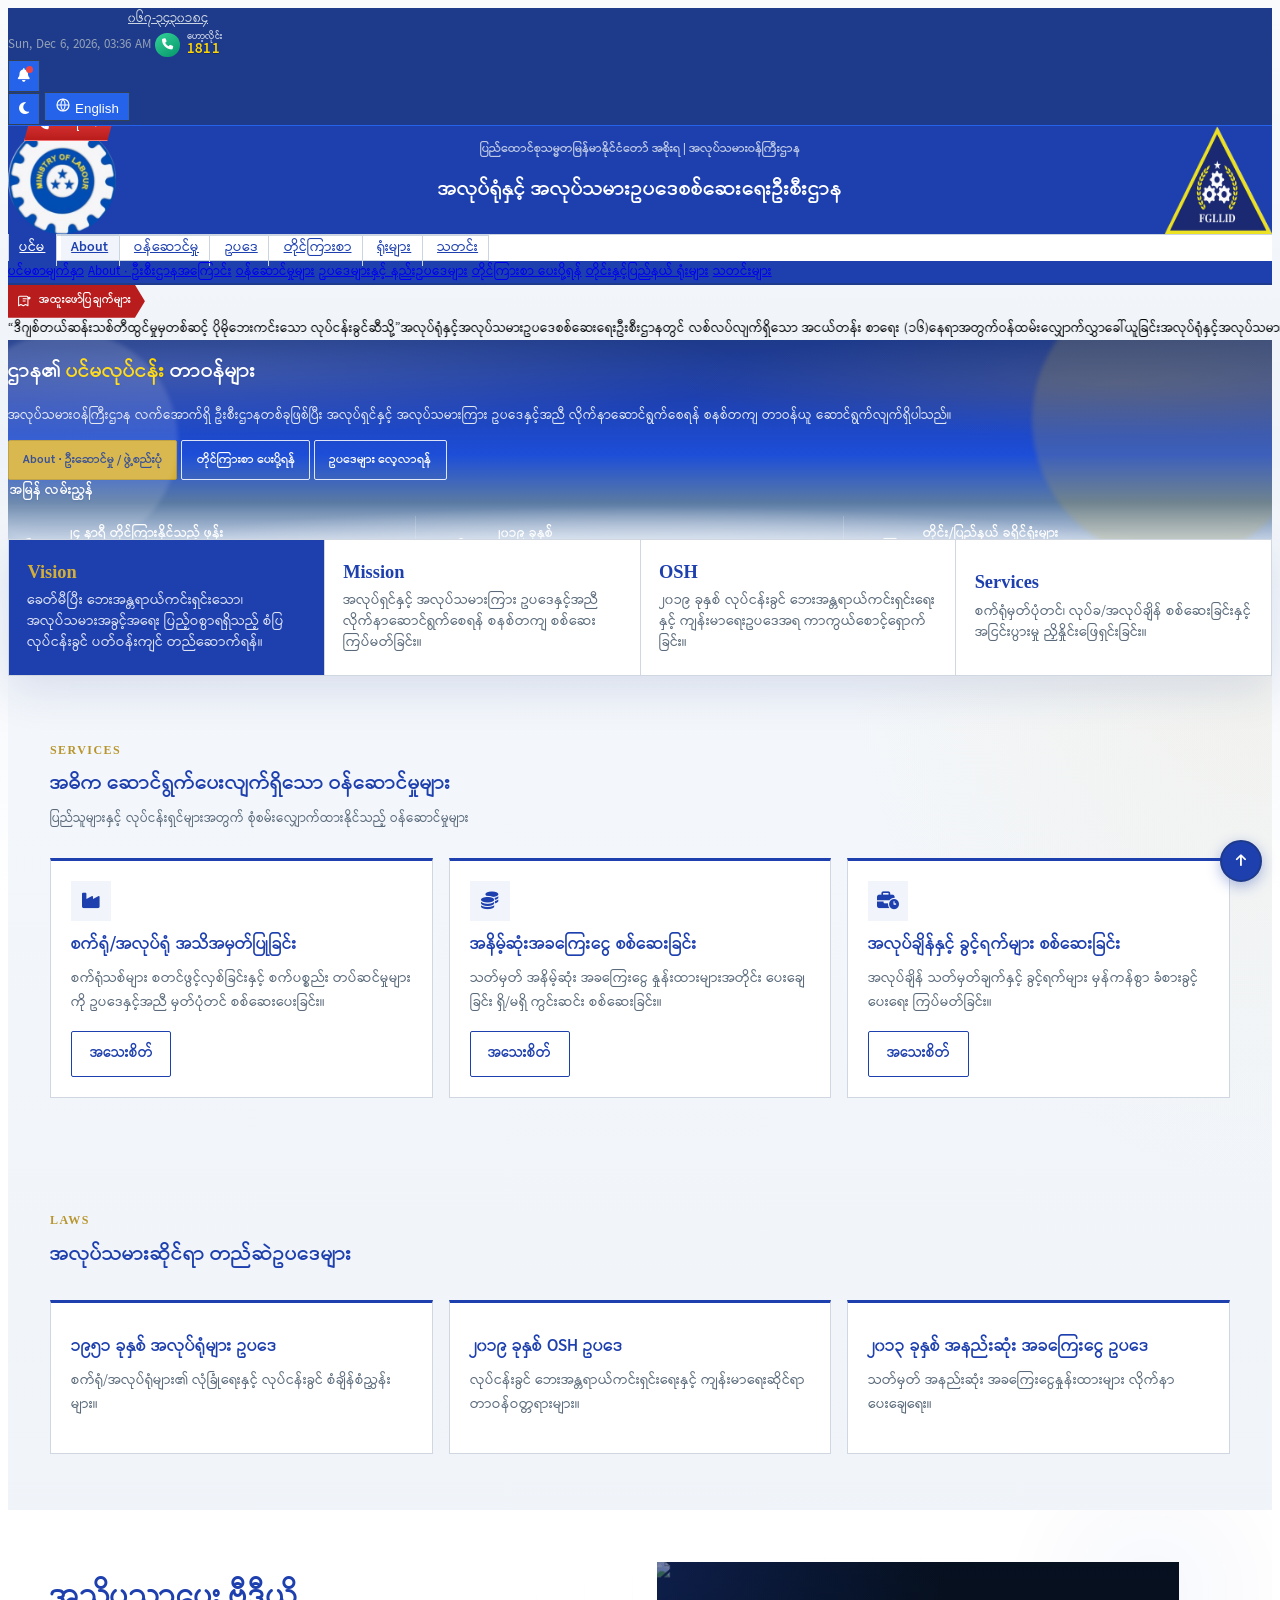
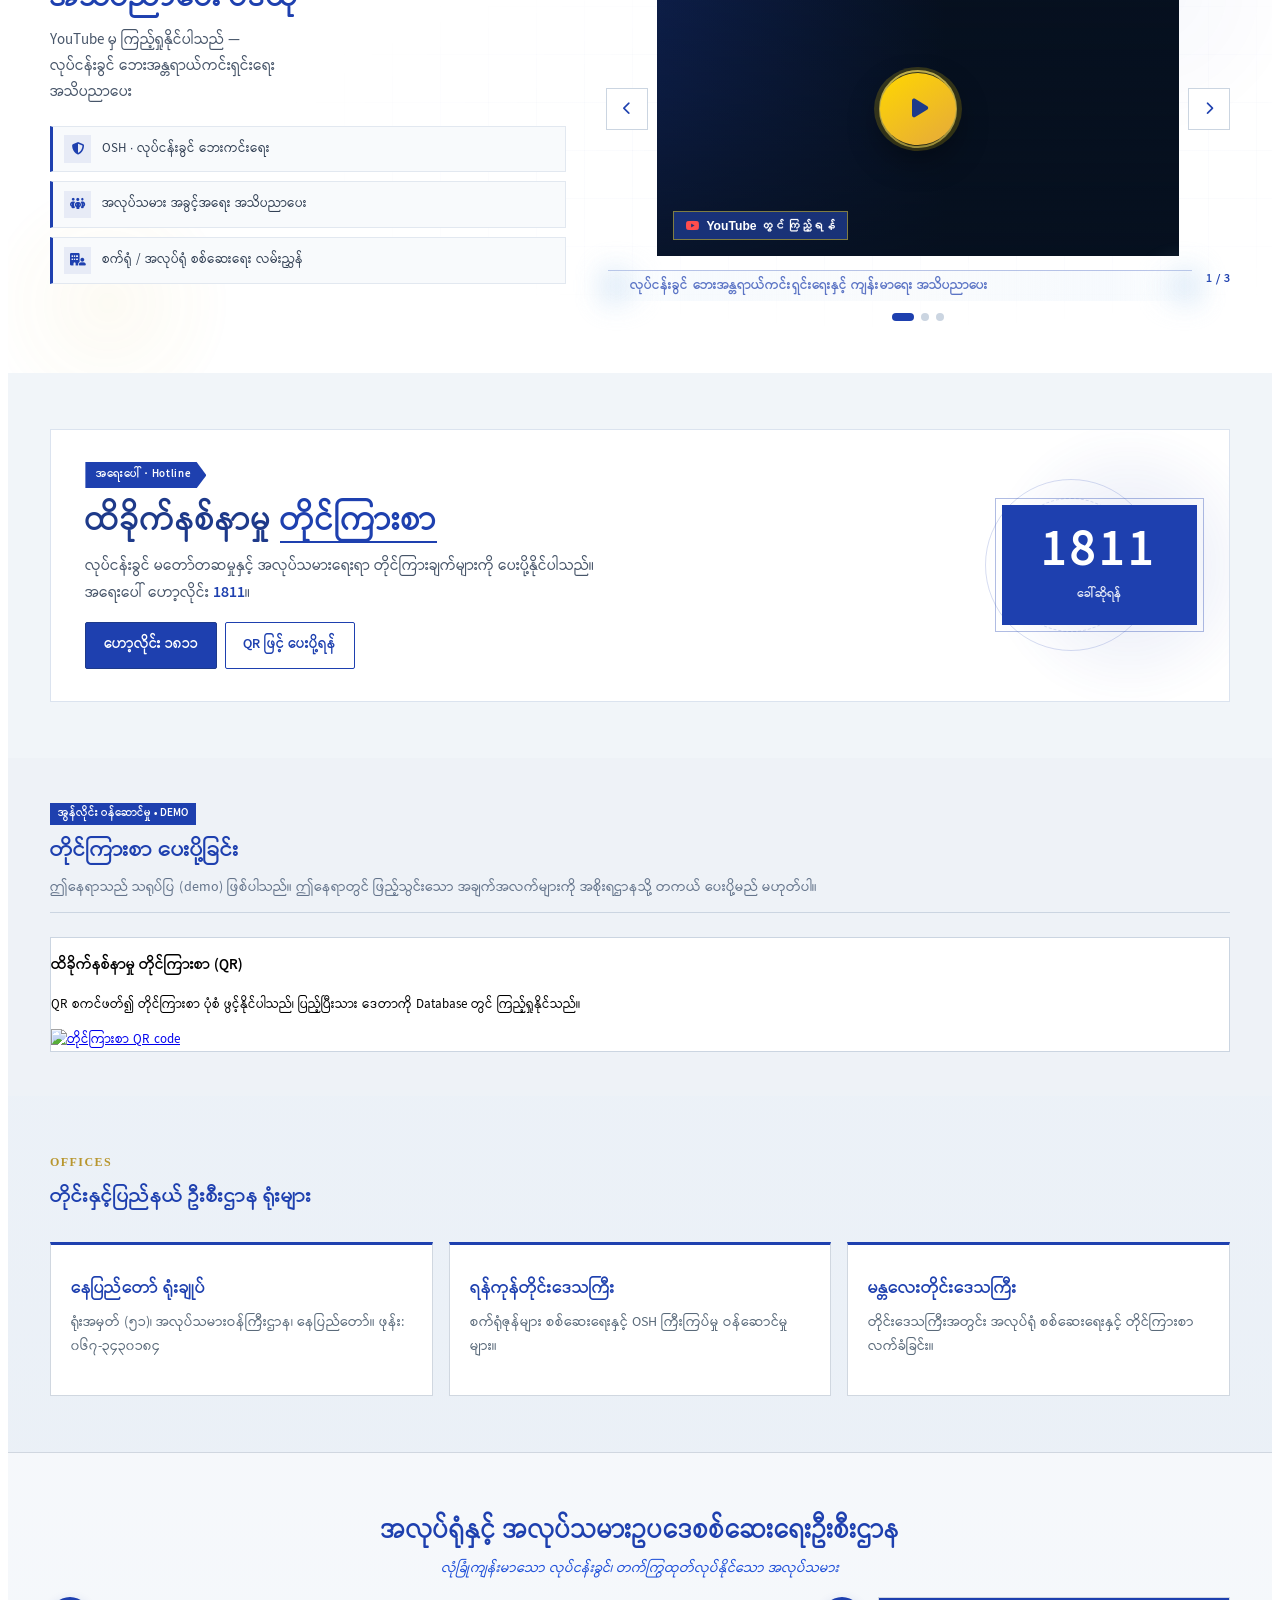
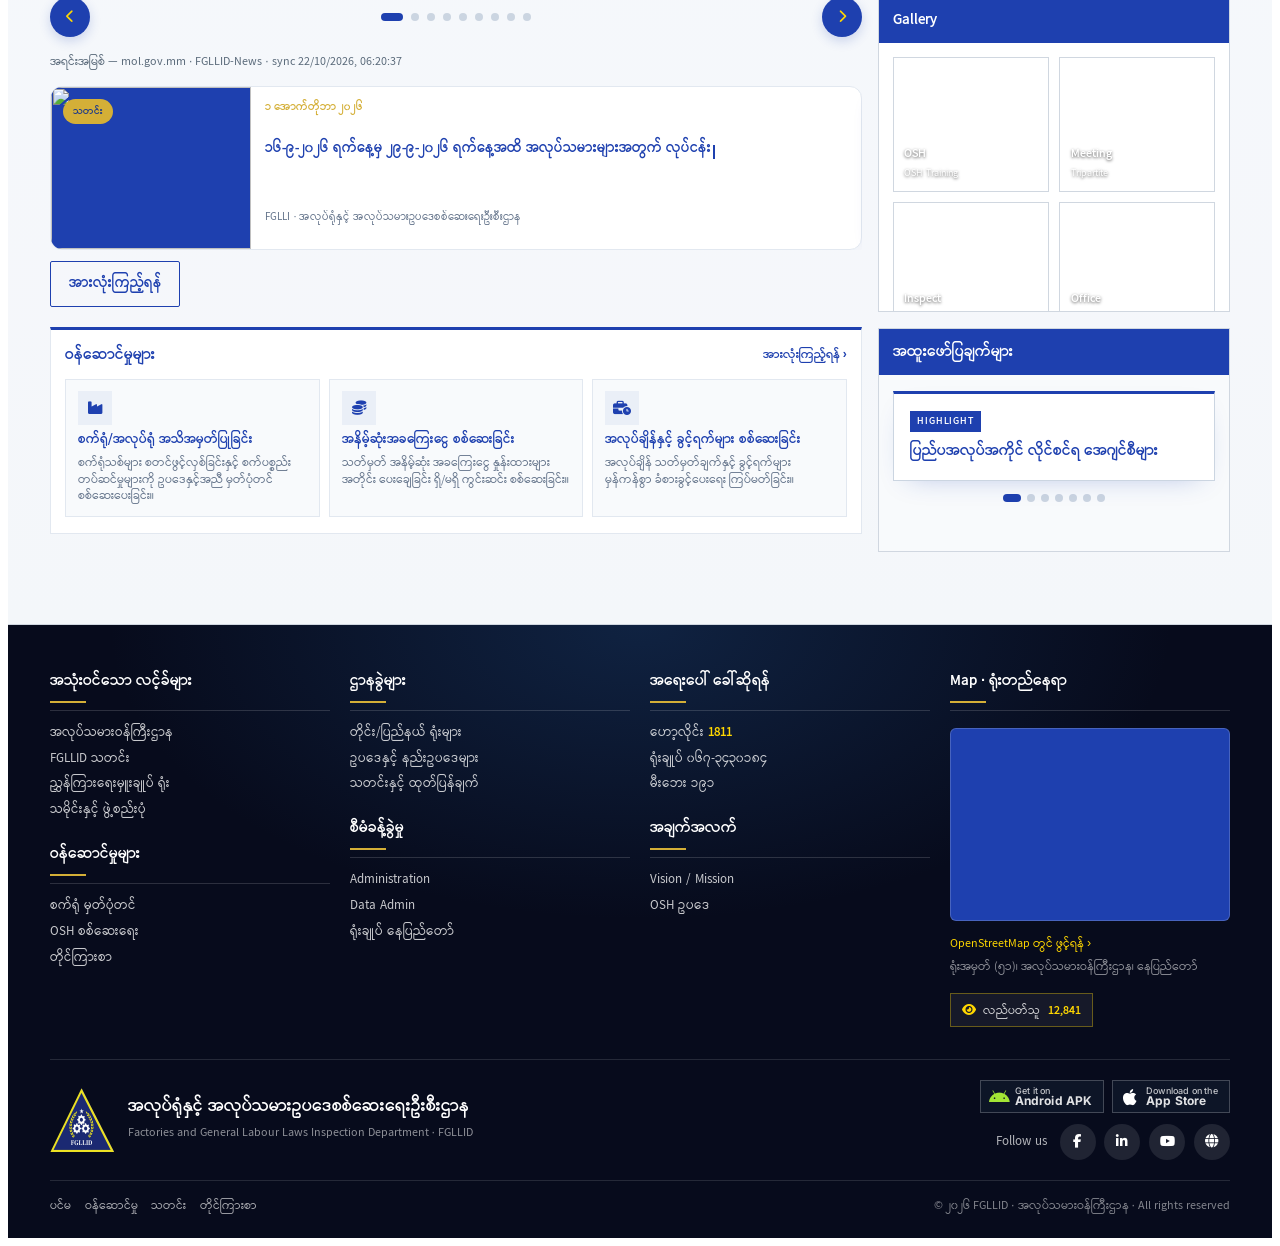
==== commit ff2f6292: "a" ====
--- a/index.html
+++ b/index.html
@@ -43,6 +43,7 @@
   </head>
   <body class="text-slate-800 antialiased flex flex-col min-h-screen">
     <!-- Top Emergency Header -->
+    <div class="noti-backdrop" id="noti-backdrop" hidden aria-hidden="true"></div>
     <div class="top-utility bg-navy-950 text-white text-xs sm:text-sm py-2 px-4 border-b border-navy-800">
       <div class="max-w-7xl mx-auto topbar-row flex flex-nowrap justify-between items-center gap-2 relative">
         <div class="topbar-cluster flex items-center flex-nowrap gap-x-2 gap-y-1 min-w-0">
@@ -200,46 +201,15 @@
 
       <div class="nav-under-logo max-w-7xl mx-auto px-3 sm:px-4 pb-2.5">
         <div class="nav-under-logo-inner">
-          <nav class="primary-nav-boxed font-medium hidden lg:flex" aria-label="Primary">
-            <a href="#home" class="active" data-i18n="nav.home">ပင်မ</a>
-            <a href="#about" data-i18n="nav.about">အကြောင်း</a>
-            <a href="#services" data-i18n="nav.services">ဝန်ဆောင်မှု</a>
-            <a href="#laws" data-i18n="nav.laws">ဥပဒေ</a>
-            <a href="#complaints" data-i18n="nav.complaints">တိုင်ကြားစာ</a>
-            <a href="#offices" data-i18n="nav.offices">ရုံးများ</a>
-            <a href="#administration" data-page-link="administration" data-i18n="nav.admin">Administration</a>
-            <a href="#news" data-i18n="nav.news">သတင်း</a>
+          <nav class="primary-nav-boxed font-medium hidden lg:flex" aria-label="Primary" id="primary-nav">
+            <a href="#home" class="active" data-page-link="home" data-i18n="nav.home">ပင်မ</a>
+            <a href="#administration" class="nav-about-btn" data-page-link="administration" data-i18n="nav.about">About</a>
+            <a href="#services" data-page-link="home" data-i18n="nav.services">ဝန်ဆောင်မှု</a>
+            <a href="#laws" data-page-link="home" data-i18n="nav.laws">ဥပဒေ</a>
+            <a href="#complaints" data-page-link="home" data-i18n="nav.complaints">တိုင်ကြားစာ</a>
+            <a href="#offices" data-page-link="home" data-i18n="nav.offices">ရုံးများ</a>
+            <a href="#news" data-page-link="home" data-i18n="nav.news">သတင်း</a>
           </nav>
-          <div class="header-app-downloads" aria-label="App downloads">
-            <a
-              class="app-dl-btn app-dl-android"
-              href="https://play.google.com/store"
-              target="_blank"
-              rel="noopener noreferrer"
-              data-i18n-aria="app.android.aria"
-              aria-label="Android အက်ပ် ဒေါင်းလုဒ်"
-            >
-              <i class="fa-brands fa-google-play" aria-hidden="true"></i>
-              <span class="app-dl-text">
-                <span class="app-dl-kicker" data-i18n="app.get">Get it on</span>
-                <span class="app-dl-name" data-i18n="app.android">Google Play</span>
-              </span>
-            </a>
-            <a
-              class="app-dl-btn app-dl-ios"
-              href="https://apps.apple.com/"
-              target="_blank"
-              rel="noopener noreferrer"
-              data-i18n-aria="app.ios.aria"
-              aria-label="iOS အက်ပ် ဒေါင်းလုဒ်"
-            >
-              <i class="fa-brands fa-apple" aria-hidden="true"></i>
-              <span class="app-dl-text">
-                <span class="app-dl-kicker" data-i18n="app.download">Download on the</span>
-                <span class="app-dl-name" data-i18n="app.ios">App Store</span>
-              </span>
-            </a>
-          </div>
         </div>
       </div>
 
@@ -247,26 +217,25 @@
         id="mobile-nav"
         class="hidden lg:hidden bg-navy-900 text-white px-4 pt-2 pb-4 space-y-0 border-t border-navy-800"
       >
-        <a href="#home" class="block px-3 py-2 border-b border-navy-800 hover:bg-navy-800" data-i18n="nav.m.home"
+        <a href="#home" class="block px-3 py-2 border-b border-navy-800 hover:bg-navy-800" data-page-link="home" data-i18n="nav.m.home"
           >ပင်မစာမျက်နှာ</a
         >
-        <a href="#about" class="block px-3 py-2 border-b border-navy-800 hover:bg-navy-800" data-i18n="nav.m.about"
-          >ဦးစီးဌာနအကြောင်း</a
+        <a href="#administration" class="block px-3 py-2 border-b border-navy-800 hover:bg-navy-800" data-page-link="administration" data-i18n="nav.m.about"
+          >About · ဦးစီးဌာနအကြောင်း</a
         >
-        <a href="#services" class="block px-3 py-2 border-b border-navy-800 hover:bg-navy-800" data-i18n="nav.m.services"
+        <a href="#services" class="block px-3 py-2 border-b border-navy-800 hover:bg-navy-800" data-page-link="home" data-i18n="nav.m.services"
           >ဝန်ဆောင်မှုများ</a
         >
-        <a href="#laws" class="block px-3 py-2 border-b border-navy-800 hover:bg-navy-800" data-i18n="nav.m.laws"
+        <a href="#laws" class="block px-3 py-2 border-b border-navy-800 hover:bg-navy-800" data-page-link="home" data-i18n="nav.m.laws"
           >ဥပဒေများနှင့် နည်းဥပဒေများ</a
         >
-        <a href="#complaints" class="block px-3 py-2 border-b border-navy-800 hover:bg-navy-800" data-i18n="nav.m.complaints"
+        <a href="#complaints" class="block px-3 py-2 border-b border-navy-800 hover:bg-navy-800" data-page-link="home" data-i18n="nav.m.complaints"
           >တိုင်ကြားစာ ပေးပို့ရန်</a
         >
-        <a href="#offices" class="block px-3 py-2 border-b border-navy-800 hover:bg-navy-800" data-i18n="nav.m.offices"
+        <a href="#offices" class="block px-3 py-2 border-b border-navy-800 hover:bg-navy-800" data-page-link="home" data-i18n="nav.m.offices"
           >တိုင်းနှင့်ပြည်နယ် ရုံးများ</a
         >
-        <a href="#administration" class="block px-3 py-2 border-b border-navy-800 hover:bg-navy-800" data-page-link="administration" data-i18n="nav.admin">Administration</a>
-        <a href="#news" class="block px-3 py-2 hover:bg-navy-800" data-i18n="nav.m.news">သတင်းများ</a>
+        <a href="#news" class="block px-3 py-2 hover:bg-navy-800" data-page-link="home" data-i18n="nav.m.news">သတင်းများ</a>
       </div>
     </header>
 
@@ -325,7 +294,7 @@
                   ဥပဒေနှင့်အညီ လိုက်နာဆောင်ရွက်စေရန် စနစ်တကျ တာဝန်ယူ ဆောင်ရွက်လျက်ရှိပါသည်။
                 </p>
                 <div class="home-cta home-anim home-anim-d3 flex flex-wrap gap-2 pt-4">
-                  <a href="#administration" class="classic-btn classic-btn-gold" data-page-link="administration" data-i18n="home.cta.admin">ဦးဆောင်မှု / ဖွဲ့စည်းပုံ</a>
+                  <a href="#administration" class="classic-btn classic-btn-gold" data-page-link="administration" data-i18n="home.cta.about">About · ဦးဆောင်မှု / ဖွဲ့စည်းပုံ</a>
                   <a href="#complaints" class="classic-btn home-soft-outline" data-i18n="home.cta.complaint">တိုင်ကြားစာ ပေးပို့ရန်</a>
                   <a href="#laws" class="classic-btn home-soft-outline" data-i18n="home.cta.laws">ဥပဒေများ လေ့လာရန်</a>
                 </div>
@@ -800,8 +769,8 @@
                   Biography
                 </button>
                 <span class="bio-tabs-rule" aria-hidden="true"></span>
-                <button type="button" class="bio-tab" data-bio="greet" role="tab" aria-selected="false" data-i18n="admin.tab.svc">
-                  ဝန်ဆောင်မှု
+                <button type="button" class="bio-tab" data-bio="greet" role="tab" aria-selected="false" data-i18n="admin.tab.greet">
+                  နှုတ်ခွန်းဆက်
                 </button>
               </div>
 
@@ -836,23 +805,23 @@
                       </button>
                     </article>
                     <article class="bio-slide" data-bio="greet">
-                      <h4 class="bio-slide-title" data-i18n="svc.head">အဓိက ဆောင်ရွက်ပေးလျက်ရှိသော ဝန်ဆောင်မှုများ</h4>
-                      <p class="dg-caption-role" style="margin-bottom: 0.65rem" data-i18n="svc.sub">ပြည်သူများနှင့် လုပ်ငန်းရှင်များအတွက် စုံစမ်းလျှောက်ထားနိုင်သည့် ဝန်ဆောင်မှုများ</p>
-                      <ul class="admin-svc-list">
-                        <li>
-                          <strong data-i18n="svc1.title">စက်ရုံ/အလုပ်ရုံ အသိအမှတ်ပြုခြင်း</strong>
-                          <span data-i18n="svc1.desc">စက်ရုံသစ်များ စတင်ဖွင့်လှစ်ခြင်းနှင့် စက်ပစ္စည်း တပ်ဆင်မှုများကို ဥပဒေနှင့်အညီ မှတ်ပုံတင် စစ်ဆေးပေးခြင်း။</span>
-                        </li>
-                        <li>
-                          <strong data-i18n="svc2.title">အနိမ့်ဆုံးအခကြေးငွေ စစ်ဆေးခြင်း</strong>
-                          <span data-i18n="svc2.desc">သတ်မှတ် အနိမ့်ဆုံး အခကြေးငွေ နှုန်းထားများအတိုင်း ပေးချေခြင်း ရှိ/မရှိ ကွင်းဆင်း စစ်ဆေးခြင်း။</span>
-                        </li>
-                        <li>
-                          <strong data-i18n="svc3.title">အလုပ်ချိန်နှင့် ခွင့်ရက်များ စစ်ဆေးခြင်း</strong>
-                          <span data-i18n="svc3.desc">အလုပ်ချိန် သတ်မှတ်ချက်နှင့် ခွင့်ရက်များ မှန်ကန်စွာ ခံစားခွင့်ပေးရေး ကြပ်မတ်ခြင်း။</span>
-                        </li>
-                      </ul>
-                      <a class="admin-view-more" href="#services" data-page-link="home" data-i18n="svc.detail">အသေးစိတ် ›</a>
+                      <h4 class="bio-slide-title" data-i18n="admin.greet.title">ညွှန်ကြားရေးမှူးချုပ်၏ နှုတ်ခွန်းဆက်</h4>
+                      <p class="dg-caption-role" style="margin-bottom: 0.65rem" data-i18n="admin.greet.org">အလုပ်ရုံနှင့် အလုပ်သမားဥပဒေစစ်ဆေးရေးဦးစီးဌာန</p>
+                      <p class="bio-slide-text bio-clamp" data-i18n="admin.greet.text">
+                        ကျနော်တို့ ဦးစီးဌာနအနေဖြင့် စက်ရုံ၊ အလုပ်ရုံများတွင် အလုပ်သမားများ
+                        ဘေးကင်းလုံခြုံစွာ လုပ်ကိုင်နိုင်ရေးအတွက် ဥပဒေနှင့်အညီ တန်းတူညီမျှ
+                        စစ်ဆေးကြပ်မတ် လျက်ရှိပါသည်။ အလုပ်ရှင်နှင့် အလုပ်သမား အပြန်အလှန်
+                        လေးစားယုံကြည်မှုရှိသော လုပ်ငန်းခွင် ပတ်ဝန်းကျင် တည်ဆောက်ရေးကို
+                        ဦးတည်ဆောင်ရွက်ပါသည်။
+                      </p>
+                      <button
+                        type="button"
+                        class="admin-view-more" data-i18n="admin.viewMore"
+                        data-more-title="ညွှန်ကြားရေးမှူးချုပ်၏ နှုတ်ခွန်းဆက်" data-more-title-en="Message from the Director General"
+                        data-more-body="ကျနော်တို့ ဦးစီးဌာနအနေဖြင့် စက်ရုံ၊ အလုပ်ရုံများတွင် အလုပ်သမားများ ဘေးကင်းလုံခြုံစွာ လုပ်ကိုင်နိုင်ရေးအတွက် ဥပဒေနှင့်အညီ တန်းတူညီမျှ စစ်ဆေးကြပ်မတ် လျက်ရှိပါသည်။ အလုပ်ရှင်နှင့် အလုပ်သမား အပြန်အလှန် လေးစားယုံကြည်မှုရှိသော လုပ်ငန်းခွင် ပတ်ဝန်းကျင် တည်ဆောက်ရေးကို ဦးတည်ဆောင်ရွက်ပါသည်။ အလုပ်သမားအခွင့်အရေး ကာကွယ်ရေးနှင့် ဥပဒေလိုက်နာမှု မြှင့်တင်ရေးသည် ကျနော်တို့၏ အဓိက ရည်မှန်းချက် ဖြစ်ပါသည်။" data-more-body-en="Our department inspects factories so workers can work safely under the law. We aim for workplaces built on mutual respect, protecting workers' rights and promoting legal compliance."
+                      >
+                        View more ›
+                      </button>
                     </article>
                   </div>
                 </div>
@@ -1095,20 +1064,52 @@
               <span>Factories and General Labour Laws Inspection Department · FGLLID</span>
             </div>
           </div>
-          <div class="ft-social">
-            <span class="ft-follow">Follow us</span>
-            <a href="https://www.facebook.com/" target="_blank" rel="noopener noreferrer" aria-label="Facebook"
-              ><i class="fa-brands fa-facebook-f"></i
-            ></a>
-            <a href="https://www.linkedin.com/" target="_blank" rel="noopener noreferrer" aria-label="LinkedIn"
-              ><i class="fa-brands fa-linkedin-in"></i
-            ></a>
-            <a href="https://www.youtube.com/" target="_blank" rel="noopener noreferrer" aria-label="YouTube"
-              ><i class="fa-brands fa-youtube"></i
-            ></a>
-            <a href="https://www.mol.gov.mm/" target="_blank" rel="noopener noreferrer" aria-label="Website"
-              ><i class="fa-solid fa-globe"></i
-            ></a>
+          <div class="ft-apps-social">
+            <div class="ft-app-downloads" aria-label="App downloads">
+              <a
+                class="app-dl-btn app-dl-android"
+                href="https://play.google.com/store"
+                target="_blank"
+                rel="noopener noreferrer"
+                data-i18n-aria="app.android.aria"
+                aria-label="Android APK ဒေါင်းလုဒ်"
+              >
+                <i class="fa-brands fa-android" aria-hidden="true"></i>
+                <span class="app-dl-text">
+                  <span class="app-dl-kicker" data-i18n="app.get">Get it on</span>
+                  <span class="app-dl-name" data-i18n="app.android">Android APK</span>
+                </span>
+              </a>
+              <a
+                class="app-dl-btn app-dl-ios"
+                href="https://apps.apple.com/"
+                target="_blank"
+                rel="noopener noreferrer"
+                data-i18n-aria="app.ios.aria"
+                aria-label="iOS အက်ပ် ဒေါင်းလုဒ်"
+              >
+                <i class="fa-brands fa-apple" aria-hidden="true"></i>
+                <span class="app-dl-text">
+                  <span class="app-dl-kicker" data-i18n="app.download">Download on the</span>
+                  <span class="app-dl-name" data-i18n="app.ios">App Store</span>
+                </span>
+              </a>
+            </div>
+            <div class="ft-social">
+              <span class="ft-follow">Follow us</span>
+              <a href="https://www.facebook.com/" target="_blank" rel="noopener noreferrer" aria-label="Facebook"
+                ><i class="fa-brands fa-facebook-f"></i
+              ></a>
+              <a href="https://www.linkedin.com/" target="_blank" rel="noopener noreferrer" aria-label="LinkedIn"
+                ><i class="fa-brands fa-linkedin-in"></i
+              ></a>
+              <a href="https://www.youtube.com/" target="_blank" rel="noopener noreferrer" aria-label="YouTube"
+                ><i class="fa-brands fa-youtube"></i
+              ></a>
+              <a href="https://www.mol.gov.mm/" target="_blank" rel="noopener noreferrer" aria-label="Website"
+                ><i class="fa-solid fa-globe"></i
+              ></a>
+            </div>
           </div>
         </div>
 
--- a/styles.css
+++ b/styles.css
@@ -1076,6 +1076,15 @@
 .nav-under-logo .primary-nav-boxed a:last-child { border-right: none; }
 .nav-under-logo .primary-nav-boxed a:hover,
 .nav-under-logo .primary-nav-boxed a.active { background: #1e40af; color: #fff; }
+.nav-under-logo .primary-nav-boxed a.nav-about-btn {
+  font-weight: 700;
+  background: rgba(30, 64, 175, 0.06);
+}
+.nav-under-logo .primary-nav-boxed a.nav-about-btn.active,
+.nav-under-logo .primary-nav-boxed a.nav-about-btn:hover {
+  background: #1e40af;
+  color: #fff;
+}
 
 /* App download badges under logo bar */
 .header-app-downloads {
@@ -2603,6 +2612,9 @@
 
 /* —— Top utility: original dark navy —— */
 .top-utility {
+  position: relative;
+  z-index: 70;
+  overflow: visible;
   background: #1e3a8a;
   color: #fff;
   border-bottom: 1px solid #2563eb;
@@ -2781,24 +2793,71 @@
   100% { box-shadow: 0 0 0 0 rgba(239, 68, 68, 0); }
 }
 
-.topbar-noti-wrap { position: relative; }
+.topbar-row,
+.topbar-actions,
+.topbar-noti-wrap {
+  overflow: visible;
+}
+.topbar-noti-wrap {
+  position: relative;
+  z-index: 90;
+  flex-shrink: 0;
+}
 .noti-panel {
   position: absolute;
   right: 0;
   top: calc(100% + 0.55rem);
   width: min(340px, calc(100vw - 1.5rem));
-  z-index: 80;
+  z-index: 100;
   background: #fff;
   border: 1px solid #c5d6ea;
   box-shadow: 0 20px 48px -18px rgba(30, 58, 138, 0.45);
   overflow: hidden;
   transform-origin: top right;
   animation: notiPop 0.38s cubic-bezier(0.22, 1, 0.36, 1) both;
+  max-height: min(70vh, 420px);
+  display: flex;
+  flex-direction: column;
 }
 .noti-panel[hidden] { display: none !important; }
 @keyframes notiPop {
   from { opacity: 0; transform: translateY(-8px) scale(0.94); }
   to { opacity: 1; transform: translateY(0) scale(1); }
+}
+/* Mobile: fixed panel so it is not clipped by topbar / header */
+@media (max-width: 768px) {
+  .top-utility {
+    z-index: 80;
+  }
+  .topbar-actions {
+    gap: 0.35rem;
+  }
+  .hotline-card-label {
+    display: none;
+  }
+  .noti-panel {
+    position: fixed;
+    left: 0.65rem;
+    right: 0.65rem;
+    top: 3.1rem;
+    width: auto;
+    max-width: none;
+    max-height: min(72vh, 440px);
+    z-index: 120;
+    transform-origin: top center;
+  }
+}
+.noti-backdrop {
+  display: none;
+  position: fixed;
+  inset: 0;
+  z-index: 110;
+  background: rgba(15, 23, 42, 0.45);
+}
+@media (max-width: 768px) {
+  body.noti-open .noti-backdrop {
+    display: block;
+  }
 }
 .noti-panel-glow {
   position: absolute;
@@ -2840,6 +2899,13 @@
   padding: 0.35rem 0;
   max-height: 280px;
   overflow: auto;
+  -webkit-overflow-scrolling: touch;
+  flex: 1 1 auto;
+}
+@media (max-width: 768px) {
+  .noti-list {
+    max-height: none;
+  }
 }
 .noti-item {
   display: grid;
@@ -3747,6 +3813,40 @@
   margin-top: 0.2rem;
   font-size: 0.78rem;
   color: rgba(255, 255, 255, 0.55);
+}
+.ft-apps-social {
+  display: flex;
+  flex-direction: column;
+  align-items: flex-end;
+  gap: 0.65rem;
+}
+.ft-app-downloads {
+  display: flex;
+  flex-wrap: wrap;
+  justify-content: flex-end;
+  gap: 0.45rem;
+}
+.ft-app-downloads .app-dl-btn {
+  background: rgba(15, 23, 42, 0.85);
+  border-color: rgba(255, 255, 255, 0.22);
+}
+.ft-app-downloads .app-dl-android i { color: #a3e635; }
+.ft-app-downloads .app-dl-ios i { color: #fff; }
+@media (max-width: 720px) {
+  .ft-apps-social {
+    width: 100%;
+    align-items: stretch;
+  }
+  .ft-app-downloads {
+    justify-content: stretch;
+  }
+  .ft-app-downloads .app-dl-btn {
+    flex: 1 1 auto;
+    justify-content: center;
+  }
+  .ft-social {
+    justify-content: center;
+  }
 }
 .ft-social {
   display: flex;
